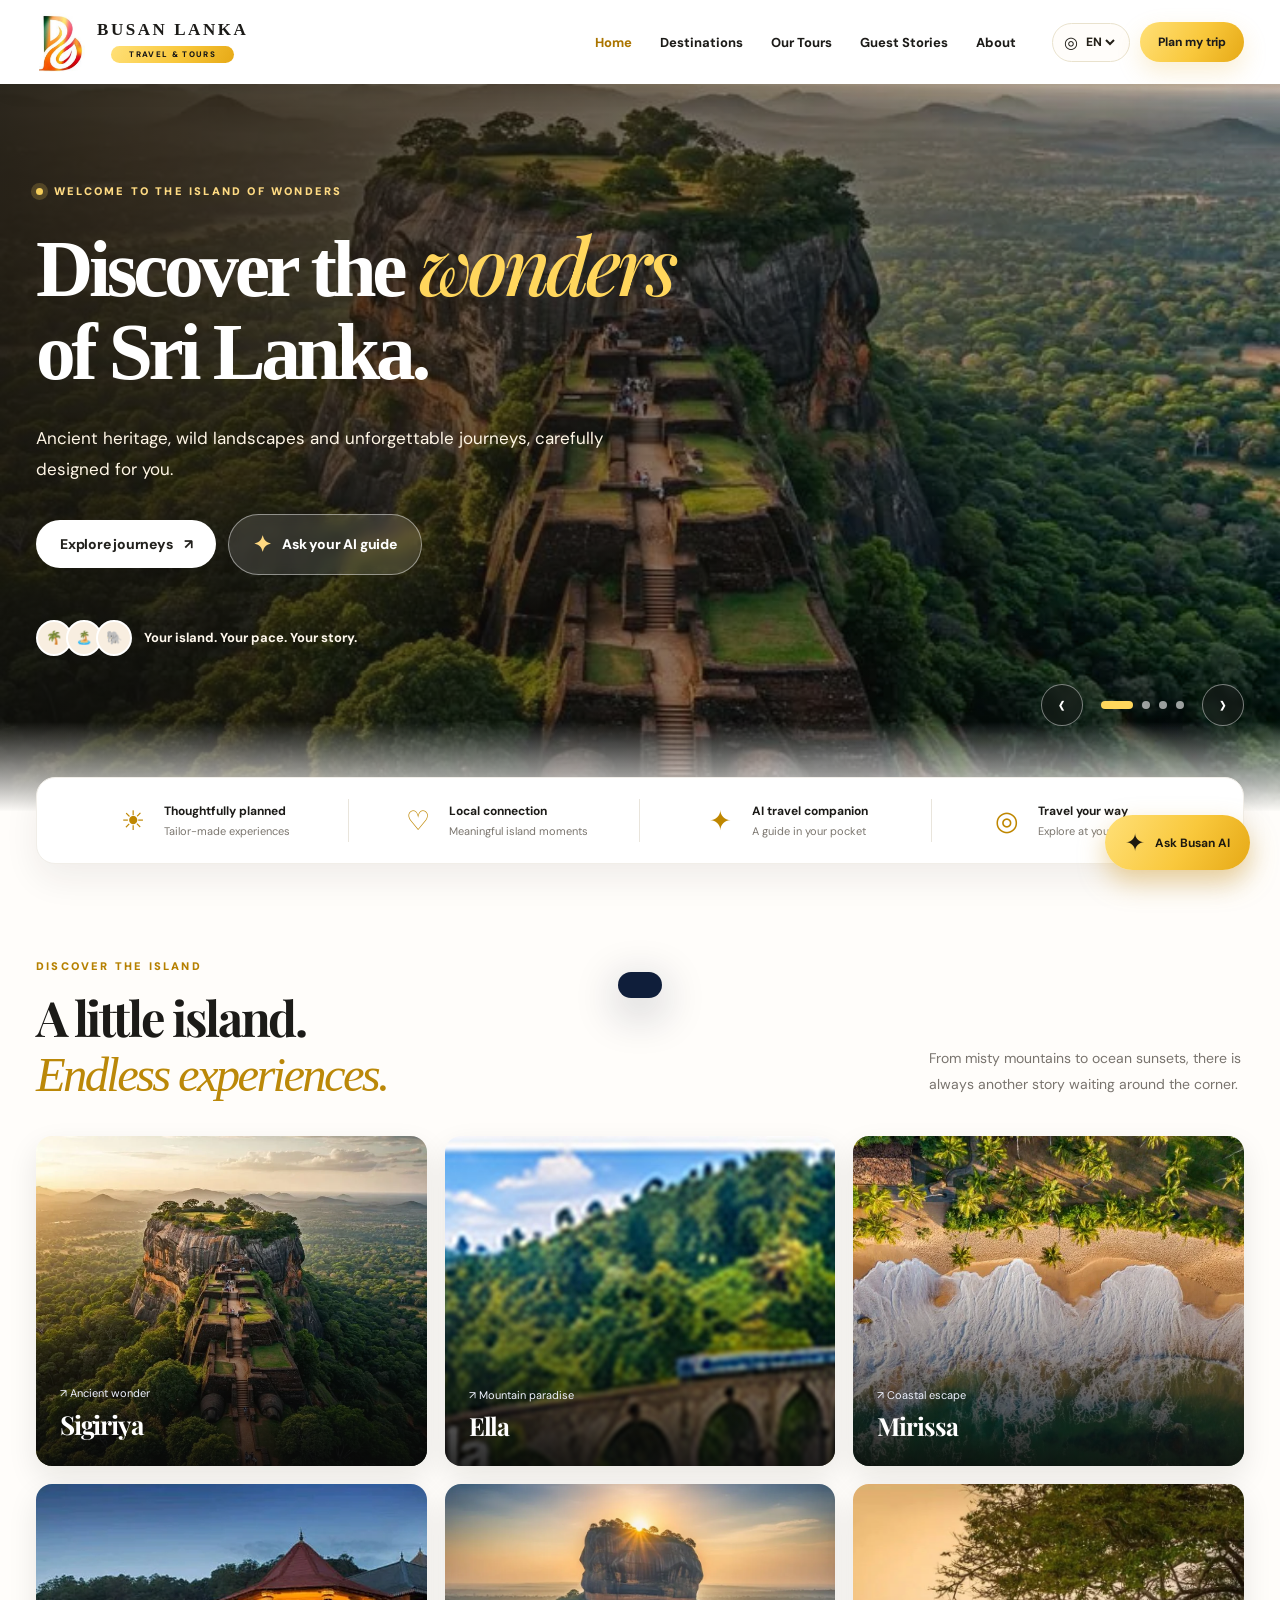
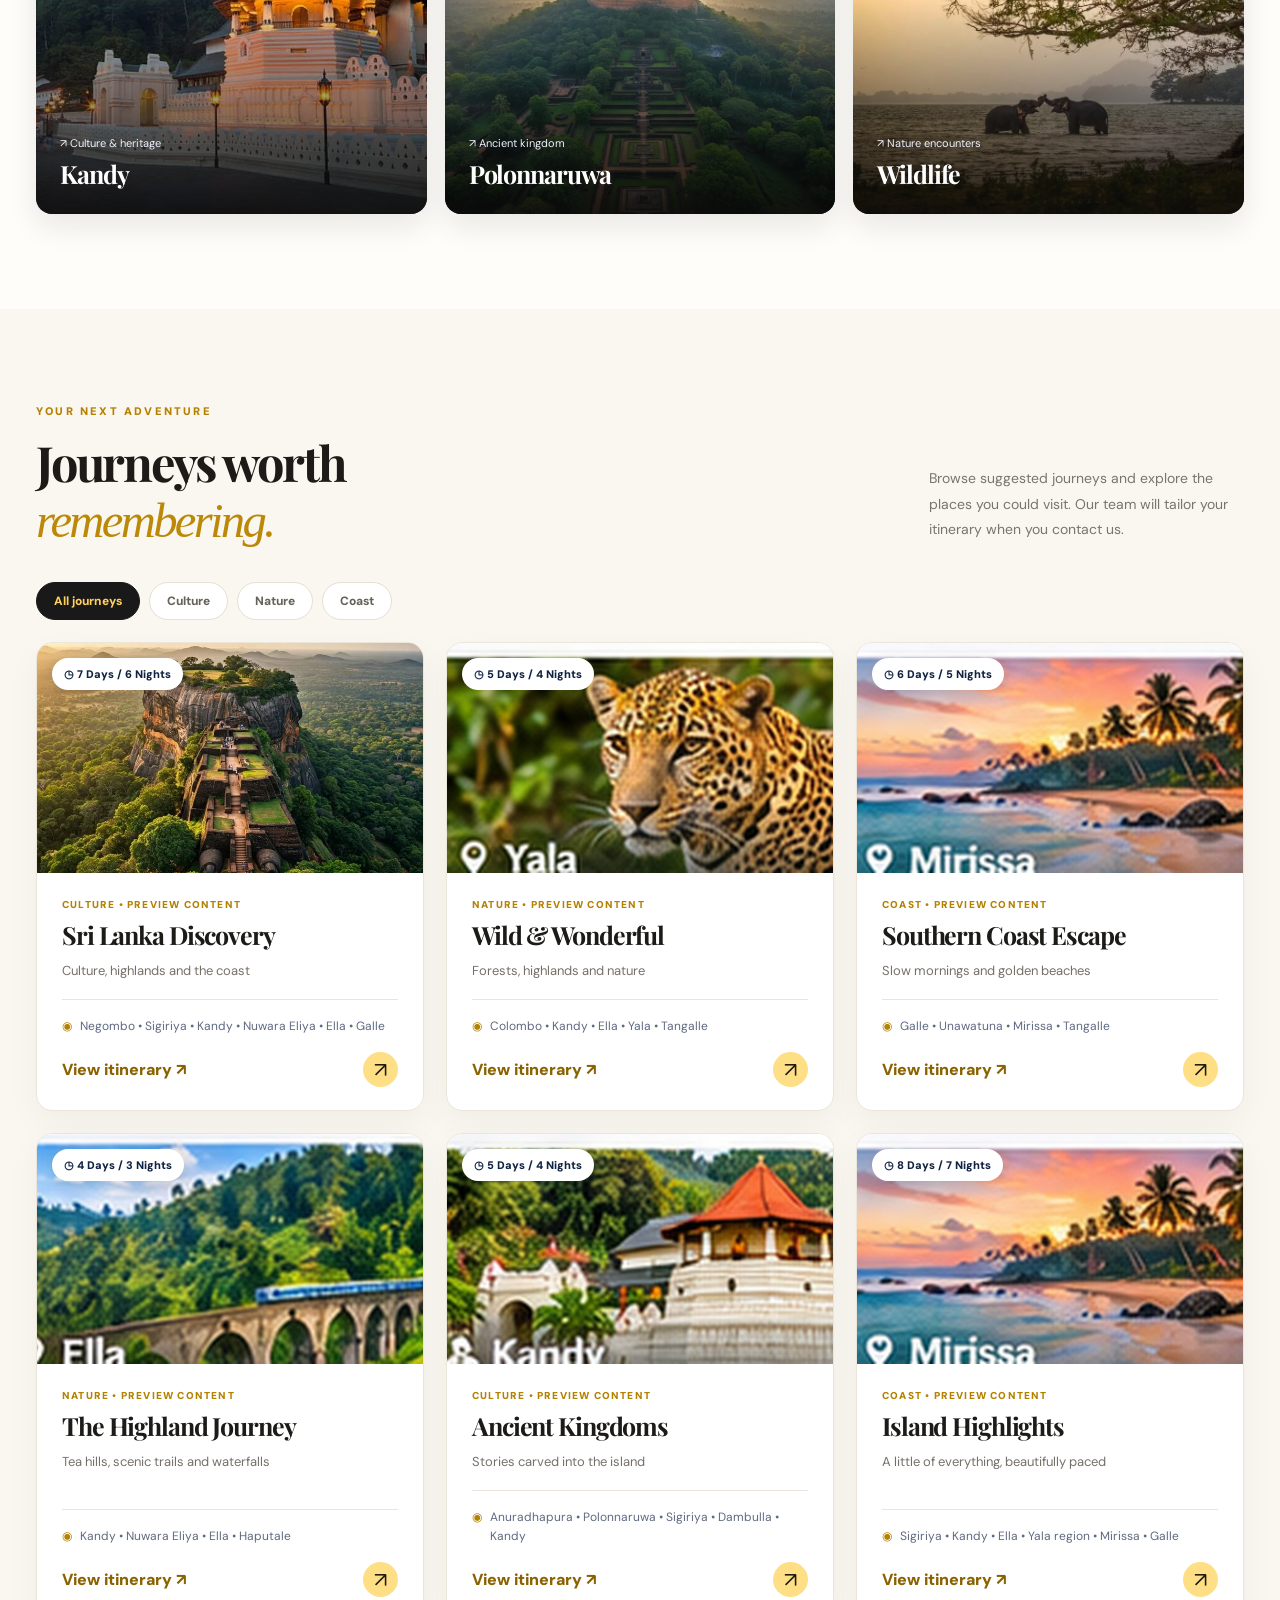
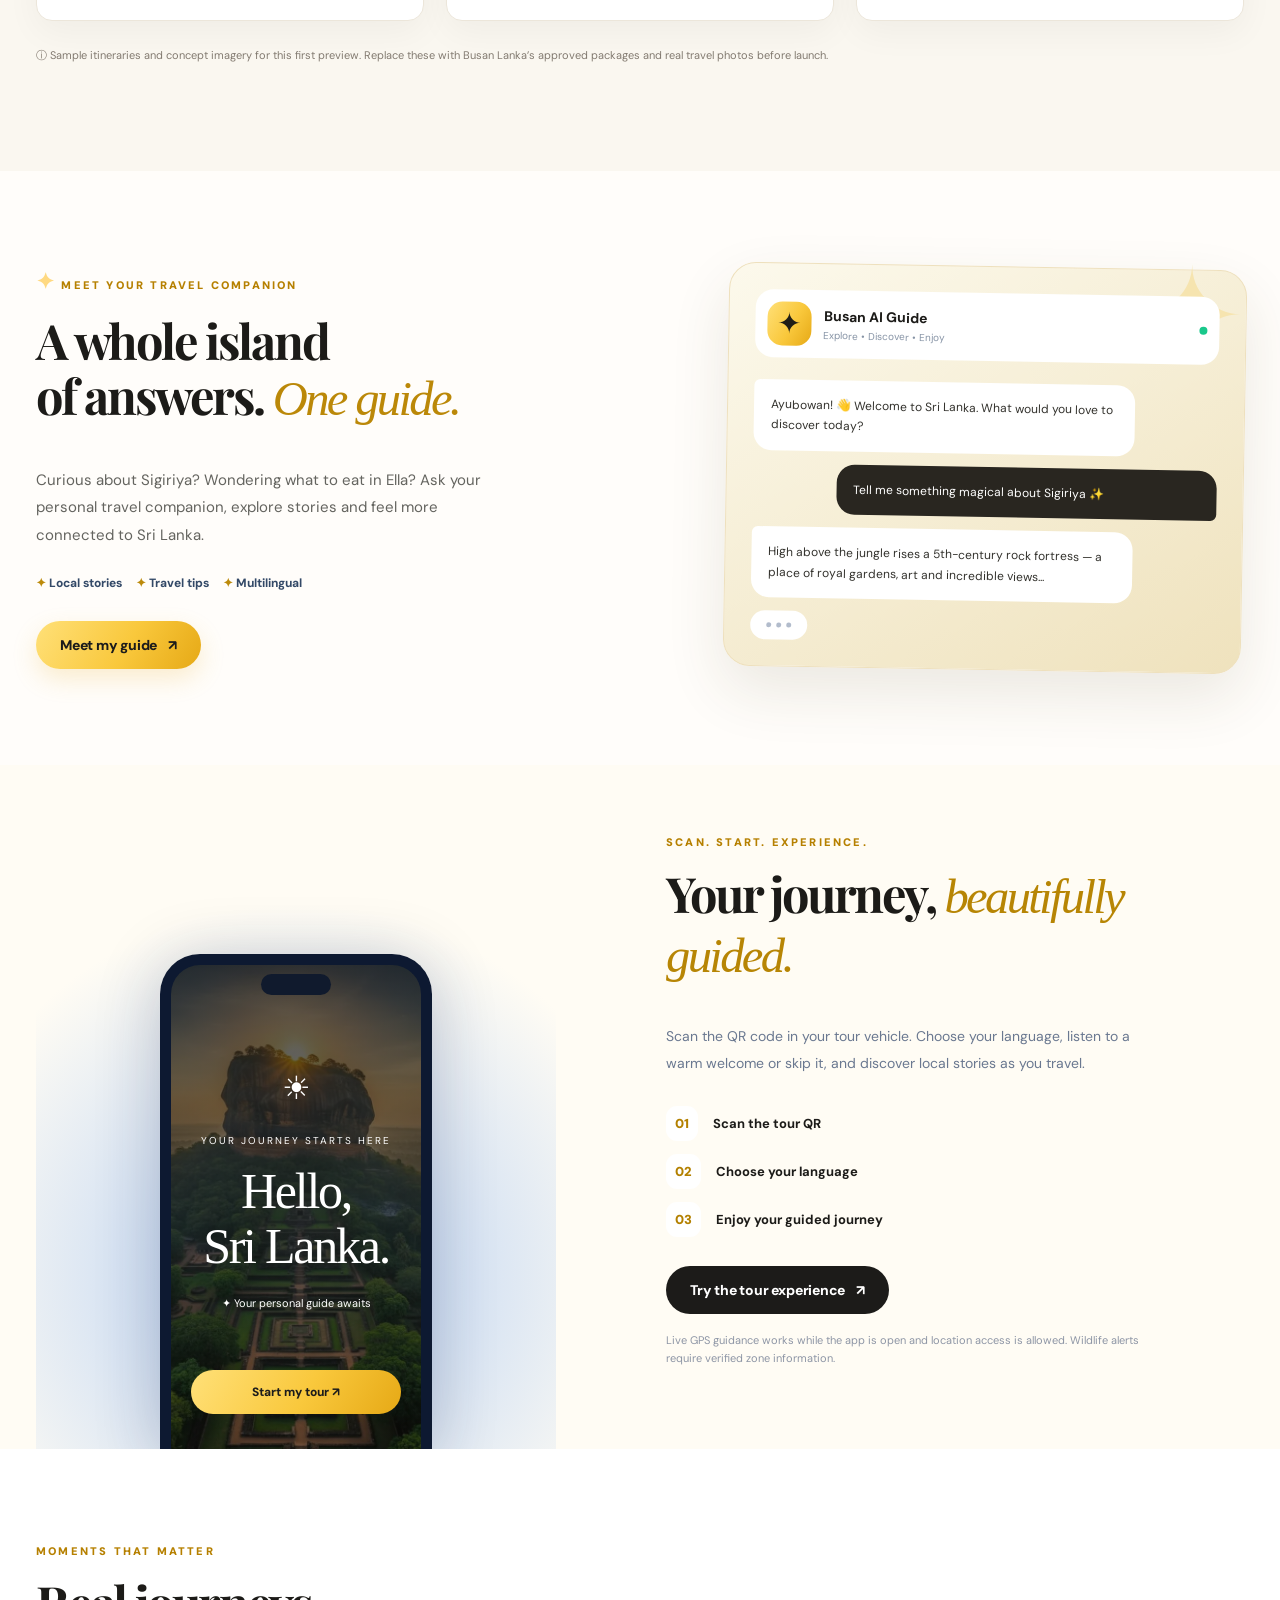
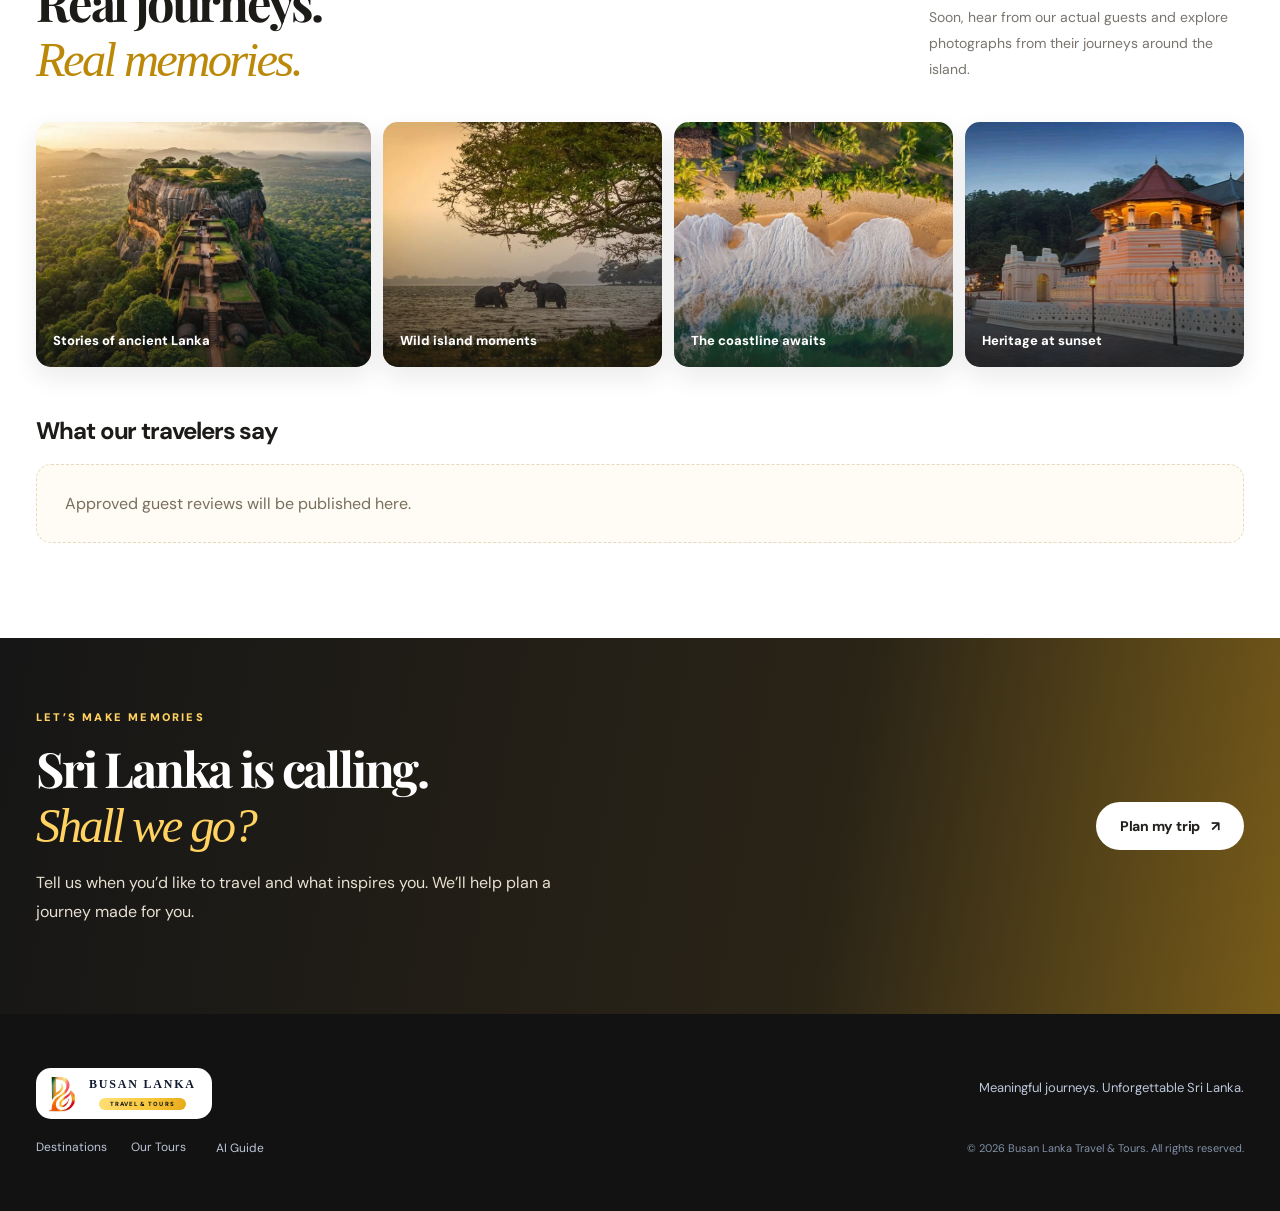
==== index.html @ 8ffa2e73 "Initial Busan Lanka V3.2 responsive travel website and CMS" ====
<!DOCTYPE html>
<html lang="en">
<head>
  <meta charset="UTF-8" />
  <meta name="viewport" content="width=device-width, initial-scale=1, viewport-fit=cover" />
  <meta name="theme-color" content="#141414" />
  <meta name="description" content="Explore Sri Lanka with Busan Lanka Travel & Tours. Discover tailored journeys and your personal travel companion." />
  <meta name="apple-mobile-web-app-capable" content="yes" />
  <meta name="apple-mobile-web-app-status-bar-style" content="default" />
  <link rel="icon" type="image/png" href="./assets/icon-192.png" />
  <link rel="apple-touch-icon" href="./assets/icon-192.png" />
  <link rel="manifest" href="./manifest.webmanifest" />
  <link rel="stylesheet" href="./styles.css" />
  <link rel="stylesheet" href="./theme-v2.css" />
  <link rel="stylesheet" href="./responsive-v3-2.css" />
  <title>Busan Lanka — Explore Sri Lanka</title>
</head>
<body>
  <header class="site-header">
    <div class="container header-inner">
      <a class="brand" href="#home" aria-label="Busan Lanka home">
        <img src="./assets/logo-mark.jpg" alt="" />
        <span class="brand-type"><b>BUSAN LANKA</b><small>TRAVEL & TOURS</small></span>
      </a>
      <nav class="desktop-nav" aria-label="Main navigation">
        <a class="active" href="#home" data-i18n="home">Home</a>
        <a href="#destinations" data-i18n="destinations">Destinations</a>
        <a href="#tours" data-i18n="tours">Our Tours</a>
        <a href="#stories" data-i18n="stories">Guest Stories</a>
        <a href="#about" data-i18n="about">About</a>
      </nav>
      <div class="header-actions">
        <label class="lang-select"><span aria-hidden="true">◎</span><span class="sr-only">Language</span><select id="langSelect" aria-label="Language"><option value="en">EN</option><option value="de">DE</option><option value="fr">FR</option><option value="ru">RU</option><option value="ko">KO</option><option value="si">සිං</option></select></label>
        <button type="button" class="button button-small button-gradient header-plan" id="headerContact" data-i18n="planTrip">Plan my trip</button>
      </div>
    </div>
  </header>

  <main>
    <section id="home" class="hero">
      <div class="hero-slides" id="heroSlides" aria-hidden="true"></div>
      <div class="container hero-content">
        <p class="eyebrow light"><span class="eyebrow-dot"></span><span id="heroKicker">A JOURNEY BEYOND THE ORDINARY</span></p>
        <h1 id="heroTitle">Find your <em>wonder</em><br />in Sri Lanka.</h1>
        <p class="hero-lead" id="heroLead">The island of golden beaches, wild nature, timeless stories and warm smiles. Your unforgettable journey starts here.</p>
        <div class="hero-buttons">
          <a href="#tours" class="button button-white"><span data-i18n="exploreTours">Explore journeys</span><span aria-hidden="true">↗</span></a>
          <button type="button" class="button button-ghost" id="heroGuide"><span class="sparkle">✦</span> <span data-i18n="askGuide">Ask your AI guide</span></button>
        </div>
        <div class="hero-proof"><span class="mini-avatars"><span>🌴</span><span>🏝️</span><span>🐘</span></span><span data-i18n="heroProof">Your island. Your pace. Your story.</span></div>
      </div>
      <div class="container hero-controls" id="heroControls"><button type="button" data-move="-1" aria-label="Previous hero image">‹</button><div class="hero-dots" id="heroDots" aria-label="Hero image carousel"></div><button type="button" data-move="1" aria-label="Next hero image">›</button></div><div class="hero-bottom-gradient"></div>
    </section>

    <section class="experience-strip container" aria-label="Trip highlights">
      <div><span class="strip-icon">☀</span><span><b data-i18n="feature1">Thoughtfully planned</b><small data-i18n="feature1s">Tailor-made experiences</small></span></div>
      <div><span class="strip-icon">♡</span><span><b data-i18n="feature2">Local connection</b><small data-i18n="feature2s">Meaningful island moments</small></span></div>
      <div><span class="strip-icon">✦</span><span><b data-i18n="feature3">AI travel companion</b><small data-i18n="feature3s">A guide in your pocket</small></span></div>
      <div><span class="strip-icon">◎</span><span><b data-i18n="feature4">Travel your way</b><small data-i18n="feature4s">Explore at your own pace</small></span></div>
    </section>

    <section class="section container" id="destinations">
      <div class="section-heading"><div><div class="section-kicker" data-i18n="discoverIsland">DISCOVER THE ISLAND</div><h2 data-i18n-html="destTitle">A little island.<br /><em>Endless experiences.</em></h2></div><p class="section-intro" data-i18n="destIntro">From misty mountains to ocean sunsets, there is always another story waiting around the corner.</p></div>
      <div class="destination-grid" id="destinationGrid"></div>
    </section>

    <section class="section section-tours" id="tours">
      <div class="container">
        <div class="section-heading"><div><div class="section-kicker" data-i18n="journeys">YOUR NEXT ADVENTURE</div><h2 data-i18n-html="toursTitle">Journeys worth<br /><em>remembering.</em></h2></div><p class="section-intro" data-i18n="toursIntro">Browse sample itineraries, discover the places you'll see, and contact our team to create your ideal trip. No public prices.</p></div>
        <div class="filters" id="tourFilters" role="group" aria-label="Filter tours"></div>
        <div class="tour-grid" id="tourGrid"></div>
        <p class="content-note"><span aria-hidden="true">ⓘ</span> <span data-i18n="sampleNote">Sample itineraries and concept imagery for this first preview. Replace these with Busan Lanka's approved packages and real travel photos before launch.</span></p>
      </div>
    </section>

    <section class="ai-section section container" id="ai">
      <div class="ai-left"><div class="section-kicker"><span class="sparkle">✦</span> <span data-i18n="aiKicker">MEET YOUR TRAVEL COMPANION</span></div><h2 data-i18n-html="aiTitle">A whole island<br />of answers. <em>One guide.</em></h2><p data-i18n="aiText">Curious about Sigiriya? Wondering what to eat in Ella? Ask your personal travel companion, explore stories and feel more connected to Sri Lanka.</p><div class="ai-features"><span>✦ <span data-i18n="aiFeat1">Local stories</span></span><span>✦ <span data-i18n="aiFeat2">Travel tips</span></span><span>✦ <span data-i18n="aiFeat3">Multilingual</span></span></div><button type="button" class="button button-gradient" id="sectionGuide"><span data-i18n="openGuide">Meet my guide</span> <span>↗</span></button></div>
      <div class="ai-preview" aria-hidden="true"><div class="ai-preview-header"><span class="ai-orb">✦</span><span><b>Busan AI Guide</b><small>Explore • Discover • Enjoy</small></span><span class="online-dot"></span></div><div class="ai-bubble bot">Ayubowan! 👋 Welcome to Sri Lanka. What would you love to discover today?</div><div class="ai-bubble guest">Tell me something magical about Sigiriya ✨</div><div class="ai-bubble bot">High above the jungle rises a 5th-century rock fortress — a place of royal gardens, art and incredible views...</div><div class="ai-typing"><span></span><span></span><span></span></div></div>
    </section>

    <section class="journey-section" id="journey"><div class="container journey-inner"><div class="journey-cover"><div class="journey-phone"><div class="phone-dot"></div><div class="phone-sun">☀</div><span>YOUR JOURNEY STARTS HERE</span><h3>Hello,<br />Sri Lanka.</h3><small>✦ Your personal guide awaits</small><div class="journey-phone-btn">Start my tour ↗</div></div></div><div class="journey-copy"><div class="section-kicker" data-i18n="qrKicker">SCAN. START. EXPERIENCE.</div><h2 data-i18n-html="qrTitle">Your journey, <em>beautifully guided.</em></h2><p data-i18n="qrText">Scan the QR code in your tour vehicle. Choose your language, listen to a warm welcome or skip it, and discover local stories as you travel.</p><div class="journey-steps"><div><span>01</span><b data-i18n="step1">Scan the tour QR</b></div><div><span>02</span><b data-i18n="step2">Choose your language</b></div><div><span>03</span><b data-i18n="step3">Enjoy your guided journey</b></div></div><button class="button button-dark" id="tryTour"><span data-i18n="demoTour">Try the tour experience</span><span>↗</span></button><p class="tiny-note" data-i18n="gpsNote">Live GPS guidance works while the app is open and location access is allowed. Wildlife alerts require verified zone information.</p></div></div></section>

    <section class="section gallery-section" id="stories"><div class="container"><div class="section-heading"><div><div class="section-kicker" data-i18n="memories">MOMENTS THAT MATTER</div><h2 data-i18n-html="storiesTitle">Real journeys.<br /><em>Real memories.</em></h2></div><p class="section-intro" data-i18n="storiesIntro">Explore curated travel imagery and real traveler stories.</p></div><div class="gallery-grid" id="galleryGrid"></div><h3 class="review-title" data-i18n="realReviews">What our travelers say</h3><div class="reviews-grid" id="reviewsGrid"></div></div></section>

    <section class="last-cta"><div class="container cta-inner"><div><div class="section-kicker" data-i18n="ctaKicker">LET'S MAKE MEMORIES</div><h2 data-i18n-html="ctaTitle">Sri Lanka is calling.<br /><em>Shall we go?</em></h2><p data-i18n="ctaText">Tell us when you'd like to travel and what inspires you. We'll help plan a journey made for you.</p></div><button class="button button-white" id="footerContact"><span data-i18n="planTrip">Plan my trip</span><span>↗</span></button></div></section>
  </main>

  <footer class="footer" id="about"><div class="container footer-inner"><a class="brand footer-brand" href="#home"><img src="./assets/logo-mark.jpg" alt=""/><span class="brand-type"><b>BUSAN LANKA</b><small>TRAVEL & TOURS</small></span></a><p data-i18n="footerText">Meaningful journeys. Unforgettable Sri Lanka.</p><div class="footer-links"><a href="#destinations" data-i18n="destinations">Destinations</a><a href="#tours" data-i18n="tours">Our Tours</a><button id="footerAi" data-i18n="aiGuide">AI Guide</button></div><div id="footerSocialLinks" class="footer-social-links" aria-label="Social media links"></div><small>© <span id="year"></span> Busan Lanka Travel & Tours. <span data-i18n="rights">All rights reserved.</span></small></div></footer>

  <nav class="bottom-nav" aria-label="Mobile app navigation">
    <a href="#home" class="is-active" data-mobile="home" aria-current="page">
      <span class="mobile-nav-icon" aria-hidden="true"><svg viewBox="0 0 24 24" fill="none" stroke="currentColor" stroke-width="1.8" stroke-linecap="round" stroke-linejoin="round"><path d="m3 10 9-7 9 7v10a1 1 0 0 1-1 1h-5v-7H9v7H4a1 1 0 0 1-1-1z"/></svg></span>
      <small data-i18n="home">Home</small>
    </a>
    <a href="#tours" data-mobile="tours">
      <span class="mobile-nav-icon" aria-hidden="true"><svg viewBox="0 0 24 24" fill="none" stroke="currentColor" stroke-width="1.8" stroke-linecap="round" stroke-linejoin="round"><rect x="3" y="6" width="18" height="15" rx="2"/><path d="M8 6V4a2 2 0 0 1 2-2h4a2 2 0 0 1 2 2v2M3 12h18M10 12v2h4v-2"/></svg></span>
      <small data-i18n="tours">Tours</small>
    </a>
    <button type="button" id="bottomGuide" class="bottom-ai" data-mobile="guide" aria-label="Open AI Guide">
      <span class="mobile-nav-icon" aria-hidden="true"><svg viewBox="0 0 24 24" fill="none" stroke="currentColor" stroke-width="1.8" stroke-linecap="round" stroke-linejoin="round"><rect x="4" y="7" width="16" height="13" rx="4"/><path d="M12 3v4M9 3h6M8 13h.01M16 13h.01M9 17c1.8 1 4.2 1 6 0"/><circle cx="8" cy="13" r=".6" fill="currentColor"/><circle cx="16" cy="13" r=".6" fill="currentColor"/></svg></span>
      <small data-i18n="aiGuide">AI Guide</small>
    </button>
    <button type="button" id="bottomTrip" data-mobile="trip" aria-label="Open My Tour">
      <span class="mobile-nav-icon" aria-hidden="true"><svg viewBox="0 0 24 24" fill="none" stroke="currentColor" stroke-width="1.8" stroke-linecap="round" stroke-linejoin="round"><path d="M3 6 9 3l6 3 6-3v15l-6 3-6-3-6 3zM9 3v15M15 6v15"/><path d="m11 10 1.5 1.5L15 9"/></svg></span>
      <small data-i18n="myTour">My Tour</small>
    </button>
  </nav>
  <button class="floating-ai" id="floatingAi" aria-label="Open Busan AI guide"><span>✦</span><b data-i18n="askMe">Ask Busan AI</b></button>

  <div class="overlay" id="genericOverlay" hidden></div>
  <section class="modal" id="packageModal" role="dialog" aria-modal="true" aria-label="Tour itinerary" hidden><div class="modal-handle"></div><button class="close-btn" data-close="packageModal" aria-label="Close">✕</button><div id="packageModalContent"></div></section>
  <section class="modal contact-modal" id="contactModal" role="dialog" aria-modal="true" aria-label="Plan your trip enquiry" hidden><div class="modal-handle"></div><button class="close-btn" data-close="contactModal" aria-label="Close">✕</button><div class="contact-modal-inner"><div class="section-kicker" data-i18n="contactKicker">START PLANNING</div><h2 data-i18n="contactHeading">Let's plan your Sri Lanka story.</h2><p data-i18n="contactDescription">Tell us a few details and send your enquiry directly to the Busan Lanka team.</p><form id="enquiryForm"><label><span data-i18n="formName">Your name</span><input name="name" required maxlength="80" placeholder="Your name"/></label><label><span data-i18n="formEmail">Email address</span><input name="email" type="email" required maxlength="180" placeholder="you@example.com"/></label><label><span>WhatsApp / phone (optional)</span><input name="phone" type="tel" maxlength="30" autocomplete="tel" placeholder="+44 ..."/></label><div class="form-duo"><label><span data-i18n="formDays">Travel days</span><input name="days" type="number" min="1" max="60" placeholder="7"/></label><label><span data-i18n="formMonth">Travel month</span><input name="month" type="month"/></label></div><label><span data-i18n="formMessage">What would you love to explore?</span><textarea name="message" rows="4" placeholder="Tell us about your dream trip..."></textarea></label><input type="hidden" name="tour" id="enquiryTour"/><button type="submit" class="button button-gradient button-full" id="submitEnquiryButton" data-i18n="sendEnquiry">Prepare my enquiry ↗</button><p class="tiny-note">Your enquiry details may be stored securely for trip follow-up when our booking system is connected. Please do not include sensitive identity or payment information.</p><p class="tiny-note" id="whatsappExplanation">When a WhatsApp number is configured, this opens a pre-filled chat. Press Send in WhatsApp to deliver your enquiry.</p><p class="tiny-note" id="contactSetupNote"></p></form></div></section>

  <section class="guide-panel" id="guidePanel" role="dialog" aria-modal="true" aria-label="Busan AI travel guide" hidden><header class="guide-header"><div class="guide-avatar">✦</div><div><b>Busan AI Guide</b><small id="guideStatus">Travel companion • Preview</small></div><button type="button" class="guide-close" data-close="guidePanel" aria-label="Close AI guide">✕</button></header><div class="guide-messages" id="guideMessages" aria-live="polite"></div><div class="guide-quick" id="guideQuick"></div><form class="guide-form" id="guideForm"><input id="guideInput" maxlength="650" aria-label="Ask a travel question" placeholder="Ask about Sri Lanka..." required/><button type="submit" aria-label="Send message">➤</button></form><p class="guide-disclaimer" data-i18n="guideDisclaimer">Preview mode uses sample knowledge. Live AI requires a configured server-side API.</p></section>

  <section class="tour-overlay" id="tourOverlay" role="dialog" aria-modal="true" aria-label="My tour experience" hidden>
    <header class="tour-topbar"><button class="tour-back" id="tourBack" aria-label="Back">←</button><div class="tour-top-brand"><span>✦</span><b>BUSAN LANKA</b><small data-i18n="myTour">My Tour</small></div><button class="tour-exit" id="tourExit" data-i18n="exit">Exit</button></header>
    <div class="tour-stage" id="tourStage"></div>
  </section>
  <dialog id="photoLightbox" class="photo-lightbox"><button type="button" id="photoClose" aria-label="Close image">✕</button><img id="fullPhoto" alt=""/><p id="photoCaption"></p></dialog>
  <div id="toast" class="toast" role="status" aria-live="polite"></div>
  <script type="module" src="./app.js"></script>
</body>
</html>
---- styles.css ----
:root{--ink:#101c36;--muted:#707b8f;--navy:#0b1936;--blue:#a77900;--pink:#f6cc4c;--peach:#fff8f3;--background:#fff;--line:#e9edf2;--shadow:0 16px 50px rgba(17,36,65,.09);--gradient:linear-gradient(110deg,#f7d96b 0%,#edbb34 48%,#de9c16 100%)}
*{box-sizing:border-box}html{scroll-behavior:smooth;scroll-padding-top:100px}body{margin:0;color:var(--ink);background:#fff;font-family:Inter,"Segoe UI",Arial,sans-serif;-webkit-font-smoothing:antialiased}button,input,select,textarea{font:inherit}button{cursor:pointer}button:disabled{cursor:not-allowed;opacity:.55}a{text-decoration:none;color:inherit}img{display:block;max-width:100%}h1,h2,h3,p{margin-top:0}h1,h2,h3{letter-spacing:-.05em}h2{font-size:clamp(35px,3.8vw,58px);line-height:1.12}h2 em,h1 em{font-family:Georgia,serif;font-weight:500;letter-spacing:-.055em}button:focus-visible,a:focus-visible,select:focus-visible,input:focus-visible,textarea:focus-visible{outline:3px solid #60a5fa;outline-offset:3px}.container{max-width:1240px;width:calc(100% - 72px);margin:auto}.sr-only{position:absolute;width:1px;height:1px;padding:0;margin:-1px;overflow:hidden;clip:rect(0,0,0,0);white-space:nowrap;border:0}[hidden]{display:none!important}
.site-header{position:sticky;top:0;z-index:30;background:rgba(255,255,255,.98);box-shadow:0 3px 26px #20305012;backdrop-filter:blur(14px)}.header-inner{min-height:84px;display:flex;align-items:center;gap:26px}.brand{display:flex;align-items:center;gap:9px;flex-shrink:0}.brand>img{height:59px;width:52px;object-fit:contain}.brand-type{display:flex;flex-direction:column;align-items:center;line-height:1.1}.brand-type b{font-family:Georgia,"Times New Roman",serif;letter-spacing:.15em;font-size:17px;white-space:nowrap}.brand-type small{font-size:8px;letter-spacing:.22em;border-radius:50px;background:var(--gradient);color:white;padding:4px 18px;margin-top:7px;white-space:nowrap}.desktop-nav{margin-left:auto;display:flex;align-items:center;gap:28px;font-size:13px;font-weight:750}.desktop-nav a{white-space:nowrap;transition:color .2s}.desktop-nav a:hover,.desktop-nav .active{color:#a47700}.header-actions{display:flex;align-items:center;gap:10px;margin-left:10px}.lang-select{padding:8px 11px;display:flex;align-items:center;gap:4px;border:1px solid #e4e8f0;border-radius:100px;white-space:nowrap;color:#253d6a}.lang-select select{border:0;outline:0;background:transparent;font-size:12px;font-weight:800;color:#243d66;max-width:65px}.button{border:0;border-radius:50px;display:inline-flex;align-items:center;justify-content:center;gap:11px;padding:15px 24px;font-weight:800;font-size:14px;transition:transform .2s,box-shadow .2s;text-align:center}.button:hover{transform:translateY(-2px);box-shadow:0 12px 28px #061b322b}.button-small{font-size:12px;padding:12px 18px}.button-gradient{background:var(--gradient);color:white;box-shadow:0 8px 26px #dc07643a}.button-white{background:#fff;color:var(--navy)}.button-ghost{background:rgba(255,255,255,.12);border:1px solid #ffffff73;color:#fff;backdrop-filter:blur(6px)}.button-dark{background:#1c1c1c;color:white}.button-full{width:100%}.sparkle{font-size:22px;color:#ffd981}
.hero{min-height:580px;position:relative;background:var(--navy);overflow:hidden;display:flex;align-items:center}.hero-photo{position:absolute;inset:0;background-image:linear-gradient(90deg,#0d1939ef 0%,#0b1d39d0 34%,#10264e2a 100%),url('./assets/sigiriya.jpg');background-position:center,center 48%;background-size:cover;transform:scale(1.012)}.hero:before{content:"";position:absolute;inset:0;background:radial-gradient(circle at 82% 15%,#f6ab5a57,transparent 36%)}.hero-content{position:relative;z-index:1;color:white;padding:82px 0 95px}.eyebrow,.section-kicker{letter-spacing:.2em;font-size:11px;font-weight:900}.eyebrow.light{color:#e8f0fc;display:flex;align-items:center;gap:11px}.eyebrow-dot{display:inline-block;width:7px;height:7px;background:#ffbd77;border-radius:50%;box-shadow:0 0 0 5px #ffbd7729}.hero h1{font-family:Georgia,"Times New Roman",serif;font-size:clamp(56px,6.1vw,92px);letter-spacing:-.055em;line-height:1.025;margin:24px 0}.hero h1 em{background:linear-gradient(100deg,#ffd77c,#ffe3a0);-webkit-background-clip:text;background-clip:text;color:transparent}.hero-lead{line-height:1.85;color:#edf4ff;max-width:510px;font-size:16px}.hero-buttons{display:flex;gap:12px;align-items:center;margin:28px 0}.hero-proof{display:flex;gap:12px;align-items:center;font-size:13px;color:#eff5ff;font-weight:700;margin-top:45px}.mini-avatars{display:flex;padding-left:6px}.mini-avatars span{width:36px;height:36px;border:2px solid white;display:grid;place-items:center;background:#f8eee0;border-radius:50%;margin-left:-6px;color:#152346}.hero-bottom-gradient{position:absolute;bottom:-1px;left:0;right:0;height:50px;background:linear-gradient(to bottom,transparent,#fff)}
.experience-strip{display:grid;grid-template-columns:repeat(4,1fr);position:relative;z-index:2;margin-top:-30px;padding:21px 20px;border-radius:22px;background:white;box-shadow:0 15px 50px #1423431a}.experience-strip>div{display:flex;align-items:center;justify-content:center;gap:13px;padding:4px 12px;border-right:1px solid var(--line)}.experience-strip>div:last-child{border-right:0}.strip-icon{font-size:27px;color:#d9a50c;width:36px;flex-shrink:0;text-align:center}.experience-strip b{display:block;font-size:12px;white-space:nowrap}.experience-strip small{font-size:11px;color:var(--muted);display:block;margin-top:5px}.section{padding-top:112px;padding-bottom:110px}.section-heading{display:flex;justify-content:space-between;align-items:end;gap:35px;margin-bottom:34px}.section-kicker{color:#af7900;margin-bottom:17px}.section-heading h2{margin-bottom:0}.section-heading h2 em{color:#b48405}.section-intro{color:var(--muted);max-width:315px;line-height:1.85;font-size:14px;margin-bottom:5px}.destination-grid{display:grid;grid-template-columns:1.25fr 1fr 1fr 1fr;gap:15px}.destination-card{height:314px;position:relative;border-radius:20px;overflow:hidden;display:flex;flex-direction:column;justify-content:end;box-shadow:0 14px 25px #13294e16}.destination-card img{position:absolute;width:100%;height:100%;object-fit:cover;transition:transform .4s}.destination-card:hover img{transform:scale(1.08)}.destination-card:after{content:"";position:absolute;inset:35% 0 0;background:linear-gradient(transparent,#0a183ce6)}.destination-content{color:white;position:relative;z-index:1;padding:24px}.destination-content small{font-size:11px;color:#eff2ff}.destination-content h3{font-size:25px;letter-spacing:-.045em;margin:5px 0 0}.destination-card:first-child .destination-content h3{font-size:29px}
.section-tours{background:#f7f9fc}.filters{display:flex;gap:9px;flex-wrap:wrap;margin-bottom:22px}.filter{border:1px solid #e4e9f0;background:#fff;padding:10px 17px;border-radius:30px;color:#526179;font-size:12px;font-weight:800}.filter.active{background:#111e3b;color:white;border-color:#111e3b}.tour-grid{display:grid;grid-template-columns:repeat(3,minmax(0,1fr));gap:20px}.tour-card{border:1px solid #e9edf2;border-radius:20px;background:#fff;overflow:hidden;box-shadow:0 9px 24px #1122420a;display:flex;flex-direction:column}.tour-photo{height:196px;position:relative;overflow:hidden}.tour-photo img{width:100%;height:100%;object-fit:cover;transition:transform .4s}.tour-card:hover .tour-photo img{transform:scale(1.08)}.tour-badge{position:absolute;top:15px;left:15px;background:#fff;border-radius:30px;padding:9px 12px;font-size:11px;color:#102342;font-weight:850}.tour-body{padding:24px 23px 21px;display:flex;flex-direction:column;flex:1}.tour-kicker{color:#ad7900;font-weight:900;font-size:10px;letter-spacing:.12em;margin-bottom:9px}.tour-card h3{font-size:23px;line-height:1.2;margin-bottom:10px}.tour-short{font-size:13px;color:var(--muted);line-height:1.75;margin-bottom:16px}.tour-stop-row{border-top:1px solid var(--line);padding-top:17px;display:flex;gap:8px;align-items:flex-start;color:#5f6980;line-height:1.6;font-size:12px;margin-top:auto}.tour-stop-row>span:first-child{color:#b48714}.tour-action{display:flex;align-items:center;justify-content:space-between;margin-top:16px}.text-action{color:#886000;font-weight:850;border:0;background:transparent;padding:7px 0}.round-arrow{width:35px;height:35px;border-radius:50%;background:#edf4ff;color:#9c7305;border:0;font-size:21px}.content-note{font-size:11px;color:#8b94a6;line-height:1.7;margin-top:25px}
.ai-section{display:grid;grid-template-columns:1fr .85fr;gap:80px;align-items:center;padding-top:114px;padding-bottom:118px}.ai-left h2 em{color:#b18713}.ai-left>p{color:var(--muted);line-height:1.85;max-width:480px;font-size:15px}.ai-features{display:flex;gap:14px;flex-wrap:wrap;margin:25px 0 30px}.ai-features span{font-size:12px;font-weight:750;color:#334967}.ai-features>span::first-letter{color:#bc8a0a}.ai-preview{border:1px solid #e8ebf4;border-radius:27px;background:linear-gradient(150deg,#f9fbff 2%,#f2f0ff 100%);padding:26px;box-shadow:0 25px 70px #21306921;position:relative;transform:rotate(1deg)}.ai-preview:before{content:"✦";position:absolute;z-index:-1;right:-36px;top:-39px;font-size:140px;color:#e6e3ff}.ai-preview-header{display:flex;align-items:center;gap:12px;background:#fff;border-radius:18px;padding:12px;margin-bottom:22px}.ai-orb,.guide-avatar{display:grid;place-items:center;flex-shrink:0;width:44px;height:44px;border-radius:15px;background:var(--gradient);color:white;font-size:29px}.ai-preview-header b,.guide-header b{display:block;font-size:14px}.ai-preview-header small,.guide-header small{display:block;color:#8693a5;font-size:10px;margin-top:4px}.online-dot{margin-left:auto;background:#19c88b;width:8px;height:8px;border-radius:50%}.ai-bubble{padding:15px 17px;border-radius:18px;font-size:12px;line-height:1.7;max-width:82%;margin-bottom:13px}.ai-bubble.bot{background:white;color:#364767;border-top-left-radius:6px}.ai-bubble.guest{background:#40341d;color:white;margin-left:auto;border-bottom-right-radius:6px}.ai-typing{background:white;padding:12px 16px;border-radius:20px;display:flex;gap:5px;width:min-content}.ai-typing span{width:5px;height:5px;background:#b2bccc;border-radius:50%}
.journey-section{background:#f4f7fc;overflow:hidden}.journey-inner{display:grid;grid-template-columns:.9fr 1fr;align-items:center;gap:110px;min-height:610px}.journey-cover{height:100%;display:flex;align-items:end;justify-content:center;position:relative;background:radial-gradient(circle at 50% 75%,#b3cdf2,transparent 65%)}.journey-phone{position:relative;width:272px;height:495px;border:11px solid #0d1931;border-bottom:0;border-radius:40px 40px 0 0;box-shadow:0 8px 65px #1824463c;background:linear-gradient(180deg,#121c4194,#10254e9e),url('./assets/sigiriya.jpg') center/cover;color:#fff;padding:35px 22px 15px;text-align:center}.phone-dot{background:#101a2d;border-radius:100px;width:70px;height:21px;margin:-26px auto 72px}.phone-sun{font-size:32px;margin-bottom:19px}.journey-phone>span{font-size:10px;letter-spacing:.2em}.journey-phone h3{font-family:Georgia,serif;font-weight:500;font-size:50px;margin:15px auto 22px;line-height:1.1}.journey-phone small{display:block;font-size:11px}.journey-phone-btn{position:absolute;bottom:35px;left:20px;right:20px;background:#fff;color:#0c1b40;font-size:12px;font-weight:800;padding:14px 10px;border-radius:100px}.journey-copy{padding:70px 0}.journey-copy h2 em{color:#b78504}.journey-copy>p{line-height:1.9;font-size:14px;color:#6a7890;max-width:480px}.journey-steps{display:grid;gap:13px;margin:29px 0}.journey-steps>div{display:flex;align-items:center;gap:15px;font-size:13px}.journey-steps span{color:#b78504;background:white;border-radius:11px;padding:9px;font-weight:900}.tiny-note{color:#8d95a5!important;font-size:11px!important;line-height:1.7!important;margin-top:17px;max-width:465px}
.stories-grid{display:grid;grid-template-columns:1.1fr .9fr 1fr;gap:18px}.story-feature,.story-side,.story-reviews{border-radius:22px;overflow:hidden;min-height:330px;position:relative}.story-feature img,.story-side img{width:100%;height:100%;position:absolute;inset:0;object-fit:cover}.story-feature:after,.story-side:after{content:"";position:absolute;inset:40% 0 0;background:linear-gradient(transparent,#091834d4)}.story-feature>div,.story-side>div{position:absolute;z-index:2;color:white;bottom:20px;left:20px;right:15px}.story-feature b,.story-side b{display:block;font-size:19px;margin-bottom:8px}.story-feature small,.story-side small{font-size:10px;color:#d9dfef}.story-reviews{background:#fffcf1;border:1px solid #fff6df;padding:34px}.quote-icon{font-family:Georgia,serif;font-size:60px;color:#b78504;line-height:.6}.story-reviews h3{font-size:23px;line-height:1.24;margin:21px 0 13px}.story-reviews p{color:#777a89;font-size:12px;line-height:1.8}.review-pending{color:#b78504;font-size:11px;font-weight:800}.last-cta{background:linear-gradient(110deg,#171717,#46391e 65%,#664e21);color:white;padding:72px 0}.cta-inner{display:flex;justify-content:space-between;align-items:center;gap:40px}.last-cta .section-kicker{color:#ffe3a0}.cta-inner h2{margin-bottom:15px}.cta-inner h2 em{color:#ffe3a0}.cta-inner p{color:#d5ddef;max-width:540px;line-height:1.8}.footer{background:#0b1730;color:white;padding:54px 0}.footer-inner{display:grid;grid-template-columns:1fr 1fr 1fr;align-items:center;gap:20px}.footer-brand{justify-self:start;background:white;border-radius:15px;padding:7px 16px 7px 10px}.footer-brand>img{height:37px;width:34px}.footer-brand .brand-type b{font-size:12px;color:#101a30}.footer-brand .brand-type small{font-size:6px;padding:3px 11px}.footer-inner p{grid-column:2/4;color:#bbc7d9;font-size:13px;text-align:right}.footer-links{display:flex;gap:24px;font-size:12px;color:#bdc6d8}.footer-links button{border:0;background:none;color:inherit;cursor:pointer}.footer-inner>small{grid-column:2/4;text-align:right;color:#8291a7;font-size:11px}
.bottom-nav{display:none}.floating-ai{position:fixed;bottom:30px;right:30px;z-index:28;background:var(--gradient);border:0;border-radius:50px;color:white;box-shadow:0 12px 35px #9c0e7666;display:flex;align-items:center;gap:10px;padding:12px 20px;font-size:12px}.floating-ai span{font-size:24px}.overlay{position:fixed;inset:0;background:#101b34ac;backdrop-filter:blur(5px);z-index:50}.modal{position:fixed;z-index:51;left:50%;top:50%;transform:translate(-50%,-50%);background:white;border-radius:23px;box-shadow:0 35px 110px #121f4399;width:min(625px,calc(100% - 28px));max-height:min(90vh,950px);overflow-y:auto}.close-btn{border:0;width:39px;height:39px;border-radius:50%;background:#f2f5f9;font-size:17px;position:sticky;float:right;top:16px;margin:16px 16px -55px -55px;z-index:5}.modal-handle{display:none}.package-modal-hero{height:245px;object-fit:cover;width:100%}.package-content{padding:30px 33px 38px}.package-content h2{font-size:35px;margin:9px 0 10px}.package-content>p{color:#66748c;font-size:13px;line-height:1.75}.package-days{display:flex;align-items:center;gap:9px;color:#b78504;font-size:12px;font-weight:800}.itinerary{border-left:2px dashed #ecedf3;margin:25px 0 26px 9px;display:grid;gap:20px}.itinerary-day{padding-left:25px;position:relative}.itinerary-day:before{content:"";background:#b78504;border:5px solid #fff2c8;width:12px;height:12px;box-sizing:content-box;border-radius:100px;position:absolute;top:0;left:-12px}.itinerary-day h4{margin:0 0 6px;font-size:13px}.itinerary-day p{margin:0;font-size:12px;color:#718095;line-height:1.6}.contact-modal-inner{padding:36px}.contact-modal-inner h2{font-size:33px;margin-bottom:12px}.contact-modal-inner>p{font-size:13px;line-height:1.7;color:#778296}.contact-modal form{display:grid;gap:14px;margin-top:20px}.contact-modal label{display:block;font-weight:800;font-size:11px;color:#46556d}.contact-modal input,.contact-modal textarea{display:block;width:100%;border:1px solid #e0e7f0;background:#fbfcfe;border-radius:11px;padding:12px 14px;margin-top:7px;outline:0;font-size:13px}.contact-modal textarea{resize:vertical}.form-duo{display:grid;grid-template-columns:1fr 1fr;gap:12px}
.guide-panel{position:fixed;z-index:81;right:25px;bottom:20px;width:min(415px,calc(100% - 30px));height:min(655px,calc(100vh - 50px));display:flex;flex-direction:column;background:white;box-shadow:0 25px 100px #0f1c4357;border:1px solid #e6eafa;border-radius:25px;overflow:hidden}.guide-header{display:flex;align-items:center;gap:12px;padding:18px;border-bottom:1px solid #eef0f6}.guide-close{margin-left:auto;border:0;border-radius:50%;background:#f1f4f8;width:33px;height:33px}.guide-messages{background:#f8faff;flex:1;min-height:0;overflow:auto;padding:18px;display:flex;flex-direction:column;gap:12px}.chat-row{max-width:90%;border-radius:17px;padding:12px 15px;font-size:13px;line-height:1.65;white-space:pre-wrap}.chat-row.bot{background:white;border:1px solid #edf0f6;color:#34445e;align-self:start;border-top-left-radius:4px}.chat-row.user{background:#916900;color:white;align-self:end;border-bottom-right-radius:4px}.guide-quick{padding:10px 15px;display:flex;gap:8px;overflow:auto}.guide-quick button{white-space:nowrap;border:1px solid #e2e8f4;border-radius:40px;background:#fff;color:#475a78;font-size:11px;padding:8px 11px}.guide-form{display:flex;gap:8px;padding:10px 14px 12px}.guide-form input{flex:1;min-width:0;border:1px solid #e3e8f1;background:#f9fbfd;border-radius:25px;padding:12px;font-size:12px}.guide-form button{border:0;background:var(--gradient);color:white;border-radius:50%;height:41px;width:41px}.guide-disclaimer{font-size:9px;color:#8c93a1;text-align:center;line-height:1.4;padding:0 20px 9px;margin:0}
.tour-overlay{position:fixed;inset:0;background:#f7f9fd;z-index:70;overflow-y:auto}.tour-topbar{height:74px;display:flex;align-items:center;padding:0 max(22px,calc((100vw - 850px)/2));gap:16px;background:white;box-shadow:0 1px 15px #12204412}.tour-back{border:0;background:#f0f3f9;width:38px;height:38px;border-radius:50%;font-size:19px}.tour-top-brand{display:flex;gap:8px;align-items:center;flex:1}.tour-top-brand>span{font-size:22px;color:#b78504}.tour-top-brand b{font-family:Georgia,serif;letter-spacing:.15em;font-size:13px}.tour-top-brand small{color:#9ba4b1;font-size:11px;border-left:1px solid #e6e8ee;padding-left:10px}.tour-exit{border:0;background:transparent;font-size:13px;font-weight:800;color:#6a7181}.tour-stage{max-width:840px;margin:0 auto;padding:45px 25px 100px}.welcome-card{position:relative;max-width:710px;min-height:450px;background:linear-gradient(160deg,#0b1741c9,#11356870),url('./assets/sigiriya.jpg') center/cover;display:flex;flex-direction:column;justify-content:center;align-items:center;text-align:center;margin:0 auto 24px;color:white;border-radius:30px;overflow:hidden;padding:35px}.welcome-card .sun{font-size:36px}.welcome-card h2{font-family:Georgia,serif;font-size:clamp(40px,6vw,64px);margin:17px 0}.welcome-card p{font-size:14px;line-height:1.8;max-width:430px;color:#f4f5fa}.welcome-card button{margin-top:10px}.welcome-card .skip-welcome{background:none;border:0;color:#fff;font-size:12px;text-decoration:underline;opacity:.9;margin-top:18px}.welcome-controls{display:flex;align-items:center;justify-content:center;gap:10px;margin-bottom:20px;flex-wrap:wrap}.welcome-controls select{border:1px solid #dfe5ed;background:#fff;border-radius:30px;padding:11px 15px;color:#334762}.welcome-controls button{border:1px solid #dfe5ed;background:#fff;border-radius:30px;padding:11px 17px;color:#334762;font-size:12px}.tour-mini-kicker{color:#b78504;font-weight:900;font-size:11px;letter-spacing:.15em;margin:0 0 12px}.setup-heading{text-align:center}.setup-heading h2{margin-bottom:12px}.setup-heading p{color:#718198;font-size:14px;line-height:1.7}.setup-options{display:grid;gap:13px;margin:33px 0}.setup-option{background:white;border:1px solid #e7ebf3;border-radius:19px;padding:19px;display:flex;align-items:center;gap:15px}.setup-option .option-icon{height:48px;width:48px;flex-shrink:0;border-radius:14px;background:#fff0c5;color:#b78504;display:grid;place-items:center;font-size:25px}.setup-option div:nth-child(2){flex:1}.setup-option b{font-size:14px}.setup-option p{font-size:12px;color:#6d7890;line-height:1.7;margin:5px 0 0}.setup-option button{border:1px solid #ccd9eb;background:#fff;border-radius:30px;color:#7a5d16;font-weight:800;padding:10px 13px;font-size:11px}.setup-option button.enabled{background:#e8f9f0;border-color:#b9ebcf;color:#097947}.setup-footer{display:flex;justify-content:center;align-items:center;gap:12px;flex-wrap:wrap}.setup-footer button{min-width:200px}.tour-active-title{display:flex;justify-content:space-between;align-items:start;gap:20px}.tour-active-title h2{font-size:37px;margin:10px 0}.tour-active-title>span{border:1px solid #b1eacb;color:#138954;background:#e5f9ec;border-radius:30px;padding:8px 12px;font-size:11px;font-weight:850}.trip-location{background:#fff;border:1px solid #e8ebf3;border-radius:18px;padding:18px;display:flex;gap:14px;align-items:center;margin:22px 0}.trip-location>span{display:grid;place-items:center;width:44px;height:44px;border-radius:14px;background:#ebf2ff;font-size:23px}.trip-location strong{font-size:13px}.trip-location p{margin:4px 0 0;color:#728096;font-size:12px;line-height:1.5}.trip-alert{margin:16px 0 22px;padding:19px;border:1px solid #e2e8f4;background:#fff;border-radius:17px}.trip-alert.warning{border-color:#f4d395;background:#fff8eb}.trip-alert.history{border-color:#b8d8ff;background:#f2f7ff}.trip-alert b{font-size:14px}.trip-alert p{font-size:13px;line-height:1.8;color:#55647b;margin:10px 0}.trip-alert .note{font-size:10px;color:#8f7583}.trip-actions{display:flex;gap:9px;flex-wrap:wrap}.pill-btn{background:#fff;border:1px solid #d4ddeb;border-radius:40px;padding:9px 15px;font-size:12px;color:#8e680e;font-weight:800}.tour-demo-list{display:grid;grid-template-columns:repeat(3,1fr);gap:12px}.tour-demo-list button{text-align:left;border:1px solid #e3e9f1;border-radius:18px;padding:17px;background:#fff;color:#182b4b;display:flex;flex-direction:column;gap:8px;min-height:105px}.tour-demo-list span{font-size:23px}.tour-demo-list b{font-size:12px}.tour-demo-list small{color:#8591a2;font-size:10px}.trip-section-caption{font-size:11px;color:#929bab;text-transform:uppercase;font-weight:850;letter-spacing:.1em;margin:33px 0 13px}.toast{position:fixed;z-index:99;left:50%;bottom:22px;transform:translate(-50%,120px);background:#0f1e3a;color:white;padding:13px 22px;border-radius:14px;box-shadow:0 12px 45px #111c3555;font-size:12px;max-width:calc(100% - 30px);text-align:center;transition:transform .3s}.toast.show{transform:translate(-50%,0)}
@media(max-width:1150px){.container{width:calc(100% - 48px)}.desktop-nav{gap:15px}.brand-type b{font-size:14px}.brand-type small{font-size:7px}.header-actions{margin-left:0}.header-plan{display:none}.experience-strip>div{gap:8px;padding:4px}.experience-strip b{font-size:11px}.ai-section{gap:40px}.journey-inner{gap:50px}}
@media(max-width:820px){.desktop-nav{display:none}.header-inner{min-height:74px}.header-actions{margin-left:auto}.hero{min-height:580px}.hero-content{padding:82px 0 88px}.hero-photo{background-position:center,right center}.experience-strip{grid-template-columns:1fr 1fr;gap:12px;padding:17px}.experience-strip>div{justify-content:start;border-right:0}.experience-strip>div:nth-child(odd){border-right:1px solid var(--line)}.destination-grid{grid-template-columns:repeat(2,1fr)}.destination-card{height:245px}.tour-grid{grid-template-columns:repeat(2,1fr)}.ai-section{grid-template-columns:1fr;gap:40px}.ai-preview{max-width:500px;justify-self:center}.journey-inner{grid-template-columns:.85fr 1fr;gap:26px}.journey-phone{transform:scale(.86);transform-origin:bottom center}.stories-grid{grid-template-columns:1fr 1fr}.story-reviews{grid-column:1/-1;min-height:240px}.footer-inner{grid-template-columns:1fr 1fr}}
@media(max-width:600px){html{scroll-padding-top:76px}.container{width:calc(100% - 34px)}.header-inner{min-height:67px}.brand>img{height:48px;width:40px}.brand-type b{font-size:13px;letter-spacing:.11em}.brand-type small{font-size:6px;padding:4px 14px;margin-top:5px}.lang-select{padding:8px 8px}.lang-select select{font-size:11px;max-width:48px}.hero{min-height:570px;align-items:start}.hero-photo{background-image:linear-gradient(180deg,#0a1937be,#0d2350a6 57%,#0e284bdc 100%),url('./assets/sigiriya.jpg');background-position:center,61% center}.hero-content{padding:79px 0 115px}.hero h1{font-size:56px;line-height:1.05;margin:22px 0}.hero-lead{font-size:13px;line-height:1.83;max-width:330px}.hero-buttons{gap:9px;flex-wrap:wrap;margin-top:27px}.hero-buttons .button{font-size:12px;padding:13px 16px}.hero-proof{font-size:10px;margin-top:29px}.experience-strip{margin-top:-48px;gap:6px;padding:11px 10px;border-radius:17px}.experience-strip>div{gap:8px;padding:8px 3px}.strip-icon{font-size:19px;width:23px}.experience-strip b{font-size:10px;white-space:normal}.experience-strip small{font-size:9px;line-height:1.4}.section{padding-top:80px;padding-bottom:77px}.section-heading{align-items:start;display:block;margin-bottom:23px}.section-kicker{font-size:10px;letter-spacing:.16em}.section-heading h2,h2{font-size:38px}.section-intro{margin-top:16px;max-width:380px;font-size:13px}.destination-grid{grid-template-columns:1fr 1fr;gap:10px}.destination-card{height:230px;border-radius:15px}.destination-content{padding:15px}.destination-content h3,.destination-card:first-child .destination-content h3{font-size:20px}.destination-content small{font-size:10px}.filters{gap:7px}.filter{font-size:10px;padding:9px 13px}.tour-grid{grid-template-columns:1fr;gap:14px}.tour-photo{height:215px}.tour-card h3{font-size:23px}.tour-body{padding:20px}.ai-section{gap:35px}.ai-left>p{font-size:13px}.ai-preview{padding:17px;width:100%;transform:none}.ai-bubble{font-size:11px}.journey-inner{grid-template-columns:1fr;gap:0}.journey-copy{grid-row:1;padding:77px 0 20px}.journey-phone{height:430px;transform:scale(.88);margin-top:0}.journey-cover{height:400px;overflow:hidden}.stories-grid{grid-template-columns:1fr 1fr;gap:10px}.story-feature,.story-side{min-height:225px;border-radius:15px}.story-feature>div,.story-side>div{left:12px;right:10px;bottom:12px}.story-feature b,.story-side b{font-size:14px}.story-feature small,.story-side small{font-size:9px;line-height:1.5;display:block}.story-reviews{grid-column:1/-1;min-height:235px;border-radius:15px;padding:22px}.story-reviews h3{font-size:22px}.last-cta{padding:64px 0}.cta-inner{display:block}.cta-inner p{font-size:13px}.cta-inner button{margin-top:20px}.footer{padding:41px 0 100px}.footer-inner{display:flex;flex-direction:column;align-items:flex-start}.footer-inner p{margin:0}.footer-inner>small{font-size:10px}.footer-links{gap:12px;font-size:11px;flex-wrap:wrap}.bottom-nav{z-index:40;display:flex;position:fixed;bottom:0;left:0;right:0;min-height:calc(64px + env(safe-area-inset-bottom));padding:7px 6px calc(7px + env(safe-area-inset-bottom));background:#fff;border-top:1px solid #e8ebf2;box-shadow:0 -5px 25px #0f21451c;justify-content:space-around}.bottom-nav>*{width:20%;border:0;background:transparent;display:flex;align-items:center;flex-direction:column;justify-content:center;gap:2px;color:#728099;font-weight:800}.bottom-nav .is-active{color:#a77900}.bottom-nav .bottom-ai{color:#b78504}.nav-icon{font-size:24px;line-height:1.1}.bottom-nav small{font-size:10px}.floating-ai{display:none}.modal{top:auto;bottom:0;left:0;right:0;transform:none;width:100%;border-radius:23px 23px 0 0;max-height:91dvh;padding-bottom:env(safe-area-inset-bottom)}.modal-handle{display:block;width:45px;height:4px;border-radius:10px;background:#ccd4e0;margin:9px auto}.package-modal-hero{height:180px}.package-content{padding:22px 20px 30px}.package-content h2{font-size:30px}.contact-modal-inner{padding:20px}.contact-modal-inner h2{font-size:30px}.guide-panel{inset:0;width:100%;height:100dvh;border-radius:0;border:0;bottom:0}.guide-messages{padding-bottom:15px}.guide-header{padding-top:max(15px,env(safe-area-inset-top))}.guide-form{padding-bottom:calc(11px + env(safe-area-inset-bottom))}.tour-topbar{padding:0 15px;height:65px}.tour-stage{padding:25px 17px 90px}.tour-top-brand b{font-size:11px}.tour-top-brand small{font-size:10px}.welcome-card{min-height:380px;border-radius:23px}.welcome-card h2{font-size:48px}.setup-option{gap:11px;padding:15px}.setup-option b{font-size:12px}.setup-option p{font-size:11px}.setup-option button{padding:9px 10px;font-size:10px}.tour-demo-list{grid-template-columns:1fr 1fr;gap:10px}.tour-active-title h2{font-size:31px}.tour-active-title>span{font-size:9px}.tour-stage h2{font-size:32px}}
@media(max-width:380px){.brand-type b{font-size:11px}.brand>img{height:43px;width:33px}.hero h1{font-size:47px}.hero-buttons .button{font-size:11px;padding:12px}.experience-strip small{font-size:8px}.destination-card{height:205px}.bottom-nav small{font-size:9px}.section-heading h2,h2{font-size:34px}}
@media(prefers-reduced-motion:reduce){*{scroll-behavior:auto!important;animation:none!important;transition:none!important}}
---- theme-v2.css ----
/* Busan Lanka v2 — warm editorial travel design / yellow, black & white */
@import url('https://fonts.googleapis.com/css2?family=DM+Sans:wght@400;500;600;700;800&family=Playfair+Display:wght@500;600;700&display=swap');
:root{--ink:#181818;--muted:#64645f;--navy:#171717;--blue:#a77900;--pink:#f8c735;--peach:#fff9eb;--background:#fff;--line:#e9e5dc;--shadow:0 16px 45px rgba(26,24,14,.10);--gradient:linear-gradient(120deg,#ffe078 0%,#f9c83c 55%,#e6a916 100%)}
body{background:#fffdfa;color:#1c1b18;font-family:'DM Sans',Inter,'Segoe UI',Arial,sans-serif}
h1,h2,h3{letter-spacing:-.045em}h1,h2,.section-heading h2,.package-header h2{font-family:'Playfair Display',Georgia,serif}
button:focus-visible,a:focus-visible,select:focus-visible,input:focus-visible{outline-color:#e7a800}
.site-header{background:rgba(255,255,255,.97);box-shadow:0 5px 26px #1814100b}
.brand-type small{color:#171717;font-weight:850;letter-spacing:.17em}
.desktop-nav .active,.desktop-nav a:hover{color:#ab7500}
.lang-select{background:#fffdfa;border-color:#e9e2cd;color:#211f19}.lang-select select{color:#242018}
.button-gradient{background:var(--gradient);color:#1b1b1b;box-shadow:0 10px 25px #e8b23738}
.button-dark{background:#1c1b19;color:#fff}.button-white{color:#22211d}
.button{letter-spacing:-.015em}.button:hover{box-shadow:0 12px 26px #18130b25}
.hero{min-height:690px;background:#101010;isolation:isolate}
.hero-slides,.hero-slide{position:absolute;inset:0}.hero-slide{background-size:cover;background-position:center 50%;opacity:0;transition:opacity 1.05s ease-in-out,transform 7s ease;transform:scale(1.04)}.hero-slide.current{opacity:1;transform:scale(1)}
.hero:before{z-index:0;background:linear-gradient(0deg,#16130e49,transparent 30%);pointer-events:none}
.hero-content{padding:100px 0 155px;max-width:1240px;z-index:1}
.hero h1{font-size:clamp(64px,6.2vw,95px);line-height:1.05;max-width:790px;margin:24px 0 28px;color:#fff}
.hero h1 em{font-family:'Playfair Display',Georgia,serif;background:none;color:#ffd65c}
.hero-lead{font-size:17px;line-height:1.85;max-width:570px;color:#fff6e6}
.hero .eyebrow.light{color:#ffdb83}.eyebrow-dot{background:#f5ce5a;box-shadow:0 0 0 5px #f5ce5a33}
.hero-proof{color:#fff8ed}.mini-avatars span{color:#151515}
.hero-bottom-gradient{height:90px;background:linear-gradient(to bottom,transparent,#fffdfa)}
.hero-controls{position:absolute;z-index:3;bottom:85px;left:50%;transform:translateX(-50%);display:flex;gap:18px;align-items:center;justify-content:flex-end;pointer-events:none}
.hero-controls>button{pointer-events:auto;width:42px;height:42px;border-radius:50%;background:#1b1b1b7a;color:white;border:1px solid #ffffff70;font-size:28px;line-height:1;backdrop-filter:blur(5px)}
.hero-dots{display:flex;align-items:center;gap:9px;pointer-events:auto}.hero-dot{border:0;background:#ffffff9a;width:8px;height:8px;border-radius:25px;padding:0;transition:width .22s,background .22s}.hero-dot.is-active{background:#ffd75c;width:32px}
.experience-strip{border:1px solid #f1eee8;box-shadow:0 15px 35px #2a221912;margin-top:-34px;border-radius:19px}
.strip-icon{color:#bf8700}.experience-strip small{color:#7b766f}
.section{padding-top:95px;padding-bottom:95px}.section-kicker{color:#b68000}.section-heading h2 em,.ai-left h2 em{color:#bb8808}
.section-intro{color:#79746e}.section-tours{background:#faf7f0}
.destination-grid{grid-template-columns:repeat(3,minmax(0,1fr));gap:18px}.destination-card{height:330px;border-radius:16px;box-shadow:0 12px 30px #16110e18}.destination-card:first-child{grid-column:span 1}.destination-card:after{background:linear-gradient(transparent,rgba(10,10,10,.87))}
.destination-card:hover{transform:translateY(-3px)}.destination-content h3{font-family:'Playfair Display',Georgia,serif}.destination-card:first-child .destination-content h3{font-size:26px}
.filters .filter{border-color:#e6dfd2;color:#666258}.filter.active{background:#191919;border-color:#191919;color:#ffd15b}
.tour-grid{gap:22px}.tour-card{border-radius:16px;border-color:#ece6da;box-shadow:0 12px 35px #1714090b}.tour-photo{height:230px}.tour-body{padding:25px 25px 23px}.tour-card h3{font-family:'Playfair Display',Georgia,serif;font-size:25px}.tour-badge{box-shadow:0 3px 15px #0002}
.tour-kicker,.tour-stop-row>span:first-child{color:#b58200}.text-action{color:#8a6200}.round-arrow{background:#ffdf85;color:#201b10}.tour-card .tour-short{color:#767069}
.content-note{color:#827a70}
.ai-preview{background:linear-gradient(150deg,#fcf9ec,#efe2bd);box-shadow:0 24px 60px #473c1b1c;border-color:#eee0bd}.ai-preview:before{color:#f6e4af}
.ai-bubble.bot{color:#33322d}.ai-bubble.guest{background:#292620;color:#fff}.ai-orb,.guide-avatar{background:var(--gradient);color:#1f1d16}
.journey-section{background:#fffcf4}.journey-phone-btn{background:var(--gradient)!important;color:#1b1b1b!important}.journey-steps span{color:#b38000}
.gallery-section{background:#fff}.gallery-grid{display:grid;grid-template-columns:1.2fr 1fr 1fr 1fr;gap:12px}
.gallery-item{position:relative;height:245px;padding:0;border:0;border-radius:15px;overflow:hidden;background:#eee;display:block;text-align:left;box-shadow:0 10px 26px #1e171117}
.gallery-item img{width:100%;height:100%;object-fit:cover;transition:transform .4s}.gallery-item:hover img{transform:scale(1.07)}
.gallery-item:after{content:'';position:absolute;inset:35% 0 0;background:linear-gradient(transparent,#141414a8)}
.gallery-item span{position:absolute;z-index:1;bottom:18px;left:17px;right:10px;color:#fff;font-weight:800;font-size:13px}
.review-title{margin-top:48px;margin-bottom:18px;font-size:24px}.reviews-grid{display:grid;grid-template-columns:repeat(3,1fr);gap:17px}.review-empty{grid-column:1/-1;border:1px dashed #e5dabc;border-radius:15px;background:#fffcf5;padding:28px;color:#786f5d}.review-tile{background:#fff9ed;border:1px solid #ede1c4;padding:24px;border-radius:15px}.review-stars{color:#da9f00}.review-tile p{line-height:1.8;color:#3b3831;font-size:14px}.review-tile strong{display:block}.review-tile small{color:#706a60}
.last-cta{background:linear-gradient(100deg,#161616,#2a2417 65%,#775b19)}.last-cta .section-kicker,.cta-inner h2 em{color:#ffd261}.cta-inner p{color:#e7e0d1}.footer{background:#121212}
.bottom-nav{border-color:#ece2c9}.bottom-nav .is-active,.bottom-nav .bottom-ai{color:#ac7a00}.floating-ai{background:var(--gradient)!important;color:#1e1a10!important;box-shadow:0 12px 26px #dbac4580!important}
.guide-messages{background:#fcf8ef}.guide-form button{background:#dca800!important;color:#171717!important}
.guide-disclaimer{color:#706d65}.guide-panel{border-color:#eee1c6}.guide-quick button{border-color:#ecdcb7!important;color:#7b5c13!important;background:#fffaf0!important}
.tour-overlay{background:#fffaf0}.tour-topbar{box-shadow:0 1px 16px #18181810}.tour-top-brand>span,.tour-mini-kicker{color:#ad7c00}
.setup-option .option-icon{background:#fff0bf;color:#a16f00}.welcome-card{background-image:linear-gradient(160deg,#171712c9,#17171255),var(--welcome-bg,url('./assets/sigiriya-aerial.webp'))}.trip-alert.history{border-color:#f1ddb2;background:#fff9e9}.trip-location>span{background:#fff0c5}.pill-btn{color:#886300;border-color:#e2d3ae}
/* Rich itinerary modal, desktop and app-style mobile */
#packageModal{width:min(1100px,calc(100% - 32px));max-height:min(93dvh,1050px);border-radius:22px;overscroll-behavior:contain}
#packageModal .close-btn{position:sticky;background:#fff;box-shadow:0 3px 20px #0003}
.package-header{display:grid;grid-template-columns:43% 57%;min-height:245px;background:#1a1a1a;color:white}
.package-header>img{height:100%;width:100%;object-fit:cover;min-height:245px}.package-header-copy{padding:35px 45px;display:flex;flex-direction:column;justify-content:center}
.package-header-copy .section-kicker{color:#f8d364}.package-header h2{font-size:clamp(30px,3vw,44px);margin:7px 0 8px;color:white}.package-header p{font-size:14px;line-height:1.7;color:#e8dfcd}.package-header .package-days{color:#ffda61}.route-names{font-size:12px!important;opacity:.85}
.package-content{padding:30px 36px 35px}.package-heading{margin-bottom:22px}.package-heading h3{font-size:28px;font-family:'Playfair Display',Georgia,serif;margin:0 0 8px}.package-heading p{font-size:13px;color:#77716a;margin:0}
.itinerary-layout{display:grid;grid-template-columns:minmax(220px,35%) minmax(0,65%);gap:22px}
.itinerary-list{display:flex;flex-direction:column;gap:8px;max-height:500px;overflow-y:auto;padding-right:5px}
.itinerary-day-btn{border:1px solid #e8e4da;background:#fff;border-radius:12px;padding:13px 12px;display:flex;align-items:center;gap:11px;text-align:left;color:#25231e;min-width:0}
.itinerary-day-btn.active{border-color:#dcad2f;background:#fff7e0;box-shadow:0 3px 16px #d9ad2d14}
.itinerary-day-btn .day-number{display:grid;place-items:center;flex-shrink:0;width:37px;height:37px;border-radius:50%;background:#f5f2e9;color:#a57c0c;font-size:12px;font-weight:900}
.itinerary-day-btn.active .day-number{background:#f5cc55;color:#171717}
.itinerary-day-btn span:nth-child(2){flex:1;min-width:0}.itinerary-day-btn strong{display:block;font-size:13px;line-height:1.4}.itinerary-day-btn small{display:block;font-size:11px;color:#7f796d;line-height:1.55;margin-top:4px}.itinerary-day-btn>span:last-child{color:#a17a16}
.itinerary-detail{border:1px solid #eee6d8;padding:24px;border-radius:16px;background:#fffefa;min-width:0}
.day-label{display:inline-flex;align-items:center;background:#f9e6a2;color:#342a0e;border-radius:25px;padding:7px 11px;font-size:10px;letter-spacing:.07em;font-weight:900}
.day-detail-head h3{margin:15px 0 7px;font-size:27px;font-family:'Playfair Display',Georgia,serif}.day-summary{font-weight:750;font-size:13px;color:#aa7a00}
.day-description{font-size:13px;line-height:1.9;color:#5f5b55}
.day-highlights{background:#fff6d9;border-radius:11px;padding:16px 18px;margin:20px 0}.day-highlights strong{font-size:13px}.day-highlights ul{padding-left:20px;margin:11px 0 0;display:grid;gap:8px}.day-highlights li{font-size:12px;color:#494536;line-height:1.5}.day-highlights li::marker{color:#c69816}
.day-gallery-heading{display:flex;align-items:baseline;justify-content:space-between;gap:8px;margin:21px 0 13px}.day-gallery-heading strong{font-size:14px}.day-gallery-heading small{font-size:10px;color:#99917e}
.day-gallery{display:grid;grid-template-columns:repeat(3,minmax(0,1fr));gap:8px}.day-gallery button{height:115px;padding:0;border:0;border-radius:10px;overflow:hidden;background:#eee}.day-gallery img{height:100%;width:100%;object-fit:cover;transition:transform .3s}.day-gallery button:hover img{transform:scale(1.05)}
.day-navigation{display:flex;justify-content:space-between;gap:12px;margin-top:20px}.day-navigation button{background:#191919;border:0;color:#fff;font-size:12px;font-weight:700;padding:11px 15px;border-radius:30px}.day-navigation button:disabled{background:#eae8e2;color:#918c82}
.package-footer{margin-top:27px;padding-top:20px;border-top:1px solid #eae4d8;display:flex;align-items:center;gap:18px;flex-wrap:wrap}.package-footer span{font-size:12px;color:#706c62}.package-content>.tiny-note{margin:20px 0 0}
.photo-lightbox{position:fixed;z-index:999;border:0;background:#141414;padding:22px;max-width:94vw;max-height:94dvh;color:white;border-radius:14px;box-shadow:0 15px 60px #0006}.photo-lightbox::backdrop{background:#050505dc}.photo-lightbox img{max-width:85vw;max-height:73dvh;object-fit:contain}.photo-lightbox p{margin:10px 0 0;font-size:12px}.photo-lightbox button{position:absolute;right:10px;top:10px;background:#fff;color:#111;border:0;width:35px;height:35px;border-radius:50%}
@media(max-width:1050px){.container{width:calc(100% - 44px)}.destination-grid{grid-template-columns:repeat(3,1fr)}.gallery-grid{grid-template-columns:repeat(2,1fr)}.itinerary-layout{grid-template-columns:38% 62%;gap:15px}}
@media(max-width:700px){
 .container{width:calc(100% - 32px)}.hero{min-height:590px}.hero-content{padding:70px 0 115px}.hero h1{font-size:clamp(43px,11vw,64px);margin:18px 0;max-width:370px}.hero-lead{font-size:14px;max-width:370px}.hero-proof{margin-top:27px}
 .hero-controls{bottom:82px;justify-content:center;gap:14px}.hero-controls>button{width:32px;height:32px;font-size:22px}
 .destination-grid{grid-template-columns:1fr 1fr;gap:11px}.destination-card{height:225px}.gallery-grid{grid-template-columns:1fr 1fr;gap:9px}.gallery-item{height:175px}
 .reviews-grid{grid-template-columns:1fr}.section{padding-top:76px;padding-bottom:70px}.ai-section{gap:30px}.section-heading h2{font-size:39px}
 #packageModal{width:100%;max-height:95dvh;left:0;bottom:0;top:auto;transform:none;border-radius:23px 23px 0 0}
 .package-header{display:block;background:#1b1b1b}.package-header>img{height:185px;min-height:0}.package-header-copy{padding:23px}.package-header h2{font-size:31px}.package-header p{margin-bottom:8px}.route-names{margin-bottom:0}
 .package-content{padding:23px 16px 30px}.package-heading h3{font-size:23px}.itinerary-layout{display:flex;flex-direction:column;gap:14px}.itinerary-list{flex-direction:row;overflow-x:auto;max-height:none;padding:0 0 7px;scroll-snap-type:x mandatory}.itinerary-day-btn{min-width:177px;max-width:210px;scroll-snap-align:start;padding:10px}.itinerary-day-btn .day-number{width:29px;height:29px}.itinerary-day-btn strong{font-size:11px}.itinerary-day-btn small{font-size:10px}.itinerary-day-btn>span:last-child{display:none}
 .itinerary-detail{padding:17px}.day-detail-head h3{font-size:25px}.day-gallery{grid-template-columns:repeat(2,1fr)}.day-gallery button{height:125px}.package-footer{align-items:stretch;flex-direction:column}.package-footer .button{width:100%}.photo-lightbox{padding:12px}
 .bottom-nav{background:#fffdf8}.bottom-nav .nav-icon{color:#b78b18}.site-header{background:#fff}
}
@media(max-width:380px){.hero h1{font-size:42px}.gallery-item{height:145px}.destination-card{height:194px}.hero-buttons .button{font-size:11px;padding:12px 13px}}
@media(prefers-reduced-motion:reduce){.hero-slide{transition:none!important;transform:none!important}}

.journey-phone{background-image:linear-gradient(180deg,#12120bb2,#11110f75),var(--journey-bg,url('./assets/sigiriya-heritage.webp'))}

/* V3 – verified business social links */
.footer-social-links{display:flex;gap:9px;justify-content:center;align-items:center;flex-wrap:wrap;margin:12px 0}
.footer-social-links a{display:inline-flex;align-items:center;justify-content:center;gap:6px;border:1px solid #ffffff36;color:#fff;padding:9px 13px;border-radius:30px;font-size:12px;font-weight:700;text-decoration:none;transition:background .2s}
.footer-social-links a:hover,.footer-social-links a:focus-visible{background:#ffd75d;color:#171717}
#whatsappExplanation{font-size:11px;color:#796c4f;line-height:1.5}
@media(max-width:650px){.footer-social-links a{font-size:11px;padding:9px 10px}}
---- responsive-v3-2.css ----
/* Busan Lanka V3.2 — mobile-first responsive polish.
   Loaded AFTER styles.css / theme-v2.css to deliberately correct the legacy rules. */

html { max-width: 100%; scroll-padding-top: 84px; }
body { min-width: 0; max-width: 100%; overflow-x: clip; }
main, section, .container, .header-inner, .footer-inner { min-width: 0; }
img, svg, video, iframe { max-width: 100%; }
.hero { width: 100%; min-width: 0; isolation: isolate; }
.hero-content { box-sizing: border-box; min-width: 0; }
.hero h1, .hero-lead { overflow-wrap: anywhere; }
.hero-slides, .hero-slide { width: 100%; height: 100%; }
.hero-slide { background-size: cover; background-repeat: no-repeat; }
.hero-controls { max-width: calc(100% - 32px); }
.ai-section, .journey-inner, .journey-copy, .section-heading, .gallery-section, .gallery-grid,
.tour-grid, .tour-card, .destination-grid, .reviews-grid, .experience-strip { min-width: 0; }
.ai-preview { min-width: 0; }
.ai-preview::before { right: 0; font-size: clamp(70px, 12vw, 130px); }
.section-heading h2, .ai-left h2, .journey-copy h2, .cta-inner h2 { overflow-wrap: anywhere; }

@media (min-width: 601px) and (max-width: 820px) {
  .container { width: calc(100% - 48px); }
  .hero { min-height: 610px; }
  .hero-content { padding: 84px 0 120px; }
  .hero h1 { font-size: clamp(48px, 7vw, 66px); max-width: 690px; }
  .hero-slide { background-position: center center; }
  .hero-controls { bottom: 67px; }
  .ai-section { grid-template-columns: minmax(0, 1fr); }
  .journey-inner { grid-template-columns: minmax(0, 1fr) minmax(0, 1fr); }
  .gallery-grid { grid-template-columns: repeat(2,minmax(0,1fr)); }
  .tour-grid { grid-template-columns: repeat(2,minmax(0,1fr)); }
  .experience-strip { grid-template-columns: repeat(2,minmax(0,1fr)); }
}

@media (max-width: 600px) {
  :root { --mobile-gutter: clamp(15px, 4.7vw, 22px); }
  html { scroll-padding-top: 77px; }
  body { padding-bottom: calc(104px + env(safe-area-inset-bottom, 0px)); }
  .container { width: calc(100% - (var(--mobile-gutter) * 2)); max-width: none; margin-inline: auto; }
  .site-header { position: sticky; top: 0; z-index: 31; width: 100%; }
  .header-inner { gap: 8px; min-height: 66px; }
  .brand { gap: 5px; min-width: 0; }
  .brand > img { width: 38px; height: 45px; flex-shrink: 0; }
  .brand-type b { font-size: clamp(10px,3.2vw,13px); letter-spacing: .105em; }
  .brand-type small { font-size: 6px; letter-spacing: .16em; padding: 4px 11px; }
  .header-actions { margin-left: auto; min-width: 0; }
  .lang-select { padding: 8px 7px; }
  .lang-select select { font-size: 11px; max-width: 47px; }
  .header-plan, .desktop-nav { display: none; }

  /* The hero slide ALWAYS fills the screen; text never uses a desktop width. */
  .hero { width: 100%; min-height: clamp(640px, 80svh, 780px); height: auto; align-items: flex-start; overflow: hidden; }
  .hero-content { width: calc(100% - (var(--mobile-gutter) * 2)); max-width: 100%;
    min-width: 0; flex: 0 1 auto; margin: 0 auto; padding: clamp(60px, 8svh, 92px) 0 150px;
    position: relative; z-index: 2; }
  .hero-slide {
    inset: 0; min-height: 100%; background-position: 59% center !important;
    background-size: cover !important;
  }
  /* Overlay ensures text readable across bright beaches, temples and hills. */
  .hero-slides::after { content: ''; position: absolute; inset: 0;
    background: linear-gradient(180deg, rgba(8,11,9,.68) 0%, rgba(9,12,9,.45) 40%, rgba(12,13,11,.28) 65%, rgba(15,14,12,.72) 100%);
    pointer-events: none; }
  .hero h1 { font-size: clamp(37px, 9.25vw, 53px); line-height: 1.09; margin: 17px 0 19px;
    max-width: 100%; letter-spacing: -.045em; text-wrap: balance; overflow-wrap: anywhere; }
  .hero h1 em { color: #ffdf70; }
  .hero .eyebrow.light { line-height: 1.6; letter-spacing: .12em; font-size: 9px; max-width: 100%; }
  .hero-lead { font-size: clamp(12px,3.35vw,14px); line-height: 1.75; max-width: min(100%,390px); margin: 0; }
  .hero-buttons { display: flex; flex-wrap: wrap; gap: 10px; align-items: stretch; margin: 26px 0 0; max-width: 100%; }
  .hero-buttons .button { font-size: 12px; line-height: 1.3; white-space: normal; text-align: center; min-width: 0;
    min-height: 47px; padding: 12px 14px; border-radius: 15px; flex: 1 1 140px; }
  .hero-buttons .button-ghost { background: rgba(19,19,17,.24); }
  .hero-proof { align-items: center; gap: 9px; margin-top: 30px; font-size: 10px; max-width: 100%; }
  .mini-avatars span { width: 30px; height: 30px; }
  .hero-controls { position: absolute; bottom: 85px; top: auto; left: 50%; transform: translateX(-50%);
    width: auto; max-width: calc(100% - 32px); margin: 0; display: flex; justify-content: center; gap: 12px; }
  .hero-controls > button { width: 36px; height: 36px; min-width: 36px; border: 1px solid #ffffff80; }
  .hero-dots { gap: 7px; }
  .hero-bottom-gradient { height: 62px; }

  .experience-strip { grid-template-columns: repeat(2,minmax(0,1fr)); margin-top: -32px;
    gap: 2px; padding: 11px 9px; border-radius: 20px; }
  .experience-strip > div { min-width: 0; justify-content: flex-start; padding: 8px 4px; gap: 7px; }
  .experience-strip > div:nth-child(even) { border-right: 0; }
  .strip-icon { width: 23px; flex: 0 0 23px; font-size: 18px; }
  .experience-strip b { white-space: normal; font-size: 10px; line-height: 1.3; overflow-wrap: anywhere; }
  .experience-strip small { font-size: 9px; line-height: 1.4; overflow-wrap: anywhere; }

  .section { padding-block: 68px 65px; }
  .section-heading { display: block; }
  .section-heading h2, .ai-left h2, .journey-copy h2, .cta-inner h2 { font-size: clamp(30px,8.7vw,41px); }
  .destination-grid, .gallery-grid { grid-template-columns: repeat(2, minmax(0,1fr)); gap: 10px; }
  .destination-card { width: 100%; height: clamp(200px,53vw,255px); }
  .destination-content { padding: 12px; }
  .destination-content h3, .destination-card:first-child .destination-content h3 { font-size: clamp(18px,4.9vw,23px); }
  .gallery-item { height: clamp(140px,41vw,185px); }
  .tour-grid { grid-template-columns: minmax(0,1fr); }
  .tour-card { min-width: 0; }
  .tour-photo { height: clamp(205px,62vw,275px); }
  .ai-section { grid-template-columns: minmax(0,1fr); }
  .ai-preview { transform: none; width: 100%; }
  .journey-inner { display: grid; grid-template-columns: minmax(0,1fr); }
  .journey-copy { min-width: 0; }
  .journey-cover { min-width: 0; }
  .footer-inner { min-width: 0; }
  .floating-ai { display: none; }

  /* A floating, elevated 4-tab navigation designed like a native travel app. */
  .bottom-nav {
    position: fixed; z-index: 60; display: grid; grid-template-columns: repeat(4,minmax(0,1fr));
    left: max(12px,env(safe-area-inset-left,0px)); right: max(12px,env(safe-area-inset-right,0px));
    bottom: calc(11px + env(safe-area-inset-bottom,0px)); top: auto; width: auto; max-width: 520px;
    margin-inline: auto; min-height: 77px; padding: 7px 8px;
    border-radius: 23px; border: 1px solid rgba(255,226,124,.16);
    background: rgba(21,22,20,.96); color: #fcfaf3; box-shadow: 0 14px 38px rgba(0,0,0,.3);
    backdrop-filter: blur(18px); -webkit-backdrop-filter: blur(18px);
    justify-content: stretch; gap: 4px;
  }
  .bottom-nav > a, .bottom-nav > button {
    -webkit-tap-highlight-color: transparent; background: transparent; border: 0; border-radius: 17px;
    color: #bdc1bd; width: 100%; height: 100%; min-width: 0; margin: 0; padding: 5px 2px;
    display: flex; flex-direction: column; align-items: center; justify-content: center; gap: 3px;
    font-weight: 700; line-height: 1.1; transition: background .18s ease,color .18s ease;
  }
  .bottom-nav .mobile-nav-icon { height: 28px; width: 34px; display: grid; place-items: center;
    color: inherit; border-radius: 13px; }
  .bottom-nav .mobile-nav-icon svg { display: block; width: 23px; height: 23px; overflow: visible; }
  .bottom-nav small { color: inherit; font-size: clamp(9px,2.55vw,11px);
    font-weight: 700; white-space: normal; text-align: center; overflow-wrap: anywhere; line-height: 1.1; }
  .bottom-nav .is-active:not(.bottom-ai) { color: #ffd762; background: rgba(255,212,72,.105); }
  .bottom-nav .bottom-ai { color: #ffdb65; }
  .bottom-nav .bottom-ai .mobile-nav-icon { height: 38px; width: 42px;
    background: linear-gradient(145deg,#ffe58a,#eab729); color: #1c1c19;
    box-shadow: 0 3px 14px rgba(255,206,64,.24); }
  .bottom-nav .bottom-ai small { color: #ffe18e; }
  .bottom-nav .bottom-ai.is-active { background: rgba(255,212,72,.1); }
  .bottom-nav .is-active:not(.bottom-ai) .mobile-nav-icon { color: #ffdc70; }
  .bottom-nav > :focus-visible { outline: 2px solid #ffe18e; outline-offset: -2px; }

  #packageModal { width: 100%; max-width: 100%; max-height: min(94dvh,1040px); overflow-x: clip; }
  #packageModal .package-header, #packageModal .package-content, #packageModal .itinerary-layout,
  #packageModal .itinerary-detail { min-width: 0; max-width: 100%; }
  #packageModal .package-header > img { width: 100%; height: 190px; object-fit: cover; }
  #packageModal .package-header-copy { padding: 20px var(--mobile-gutter); }
  #packageModal .itinerary-list { max-width: 100%; }
  #packageModal .itinerary-detail { overflow-wrap: anywhere; }
  .contact-modal { width: 100%; max-width: 100%; overflow-x: clip; }
  .contact-modal-inner { padding: 20px var(--mobile-gutter) 25px; }
  .guide-panel { max-width: 100%; }
}

@media (max-width: 360px) {
  .hero { min-height: 660px; }
  .hero-content { padding-top: 57px; }
  .hero h1 { font-size: 36px; }
  .hero-buttons { flex-direction: column; }
  .hero-buttons .button { flex: 0 0 auto; width: 100%; min-height: 46px; }
  .hero-controls { bottom: 80px; }
  .bottom-nav { left: 8px; right: 8px; padding: 6px 5px; }
  .bottom-nav small { font-size: 9px; }
  .brand-type b { font-size: 10px; }
}

@media (prefers-reduced-motion: reduce) {
  .bottom-nav > * { transition: none !important; }
}

/* Full-screen sheets and tour flows take priority over persistent app tabs. */
@media (max-width: 600px) {
  body:has(#genericOverlay:not([hidden])) .bottom-nav,
  body:has(#guidePanel:not([hidden])) .bottom-nav,
  body:has(#tourOverlay:not([hidden])) .bottom-nav,
  body:has(#photoLightbox[open]) .bottom-nav { display: none !important; }
  body:has(#genericOverlay:not([hidden])) .floating-ai { display: none !important; }
}
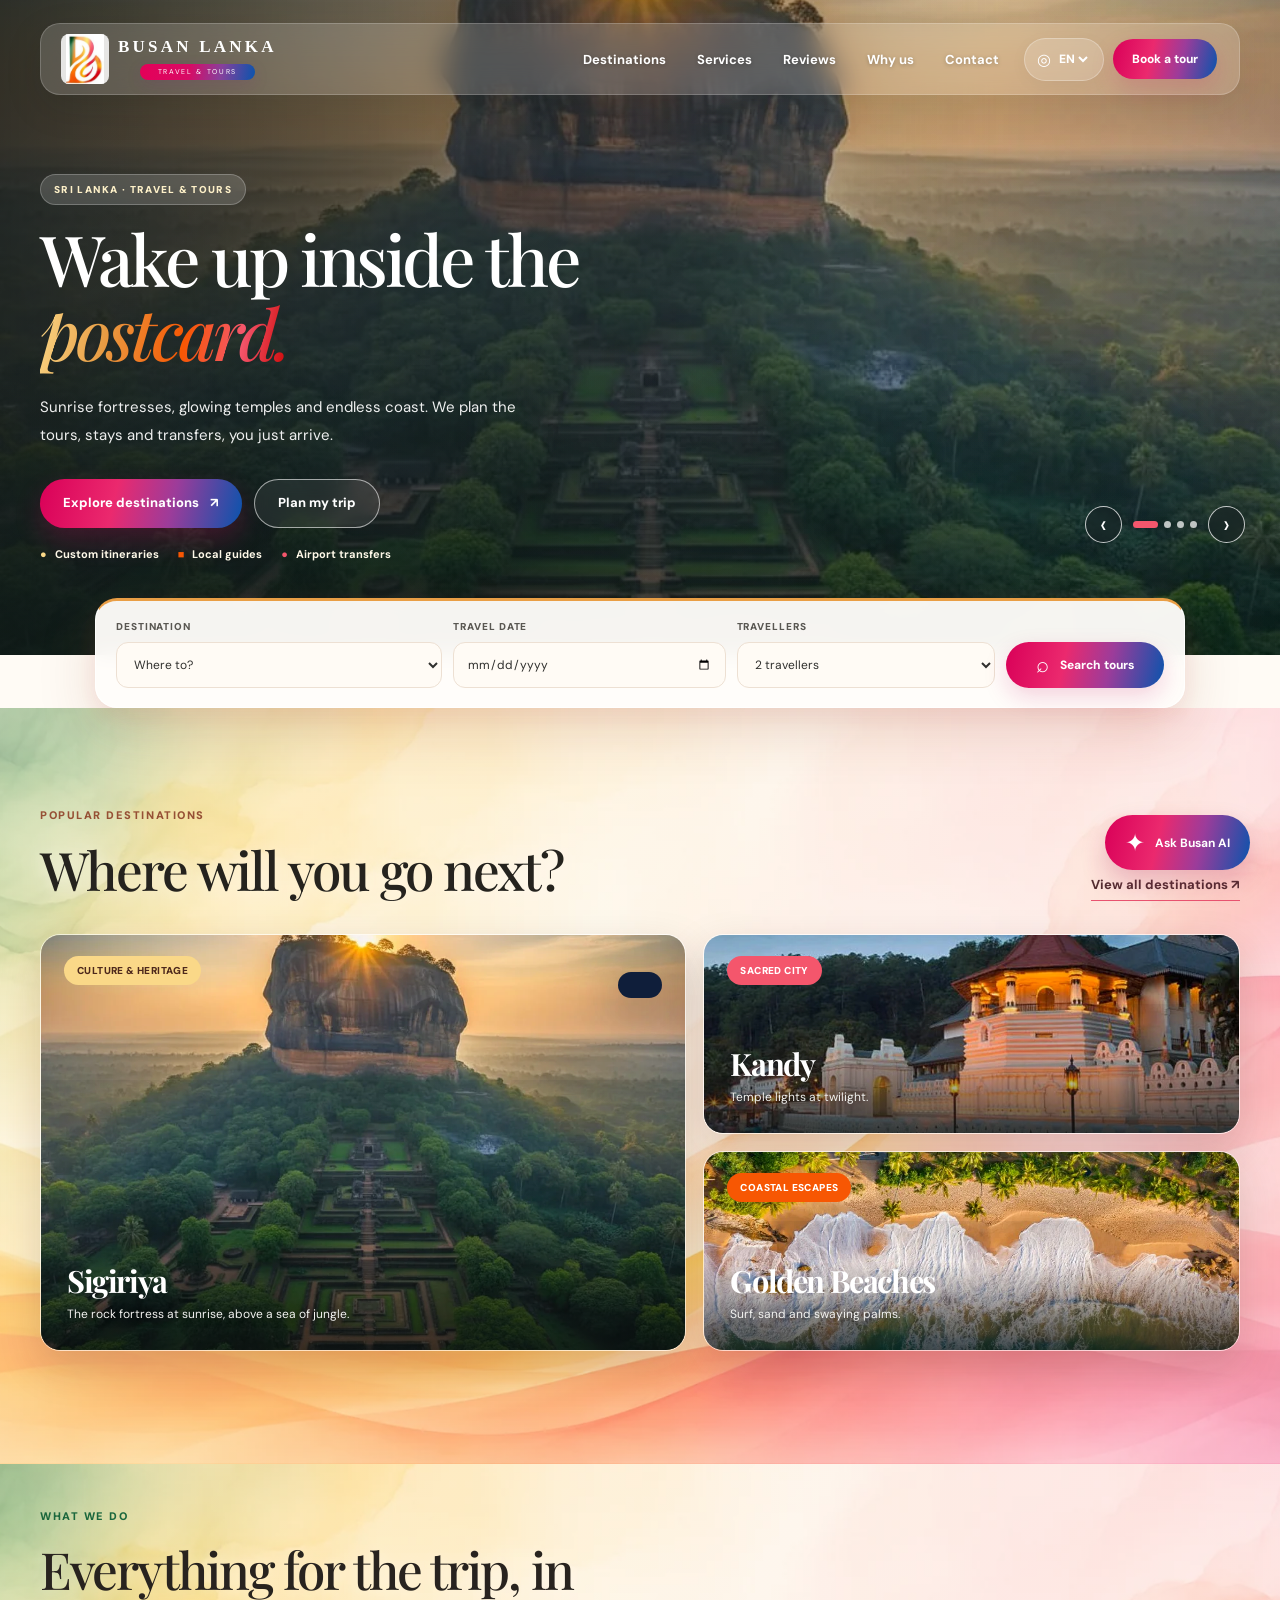
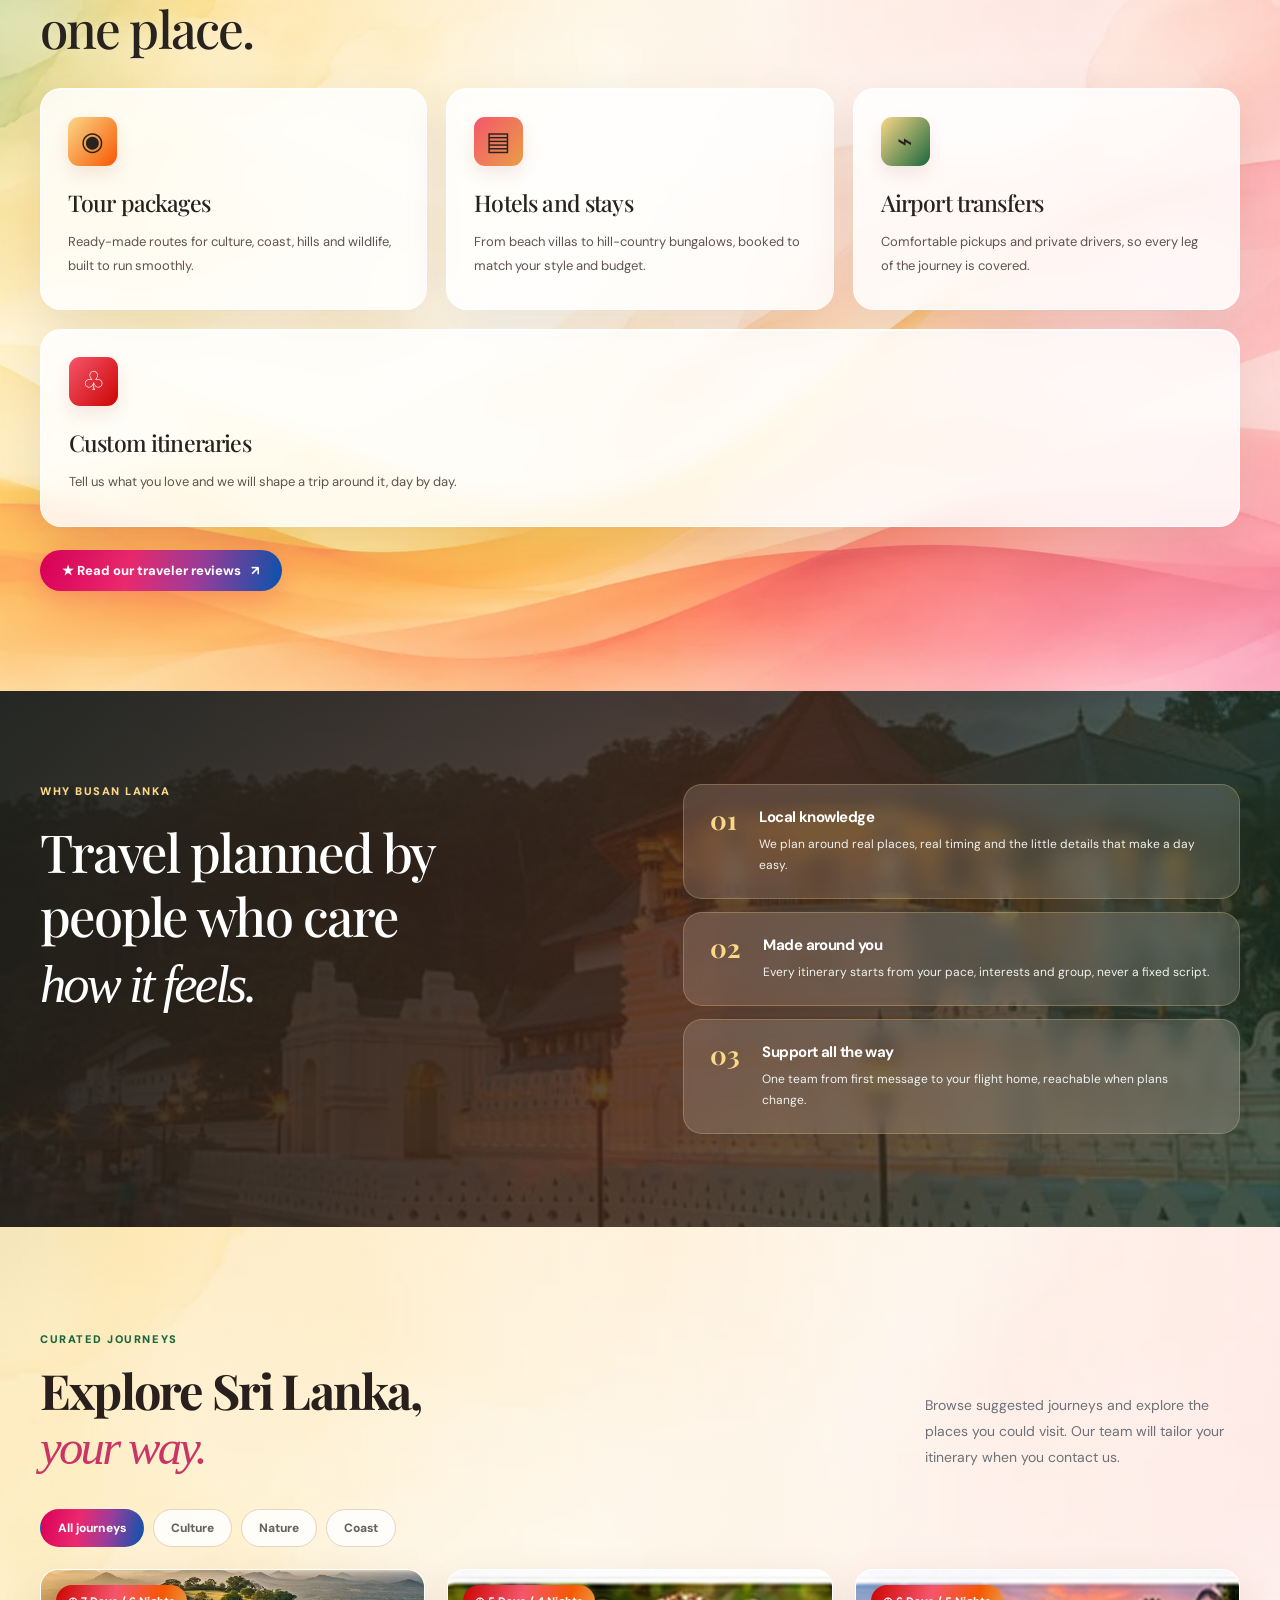
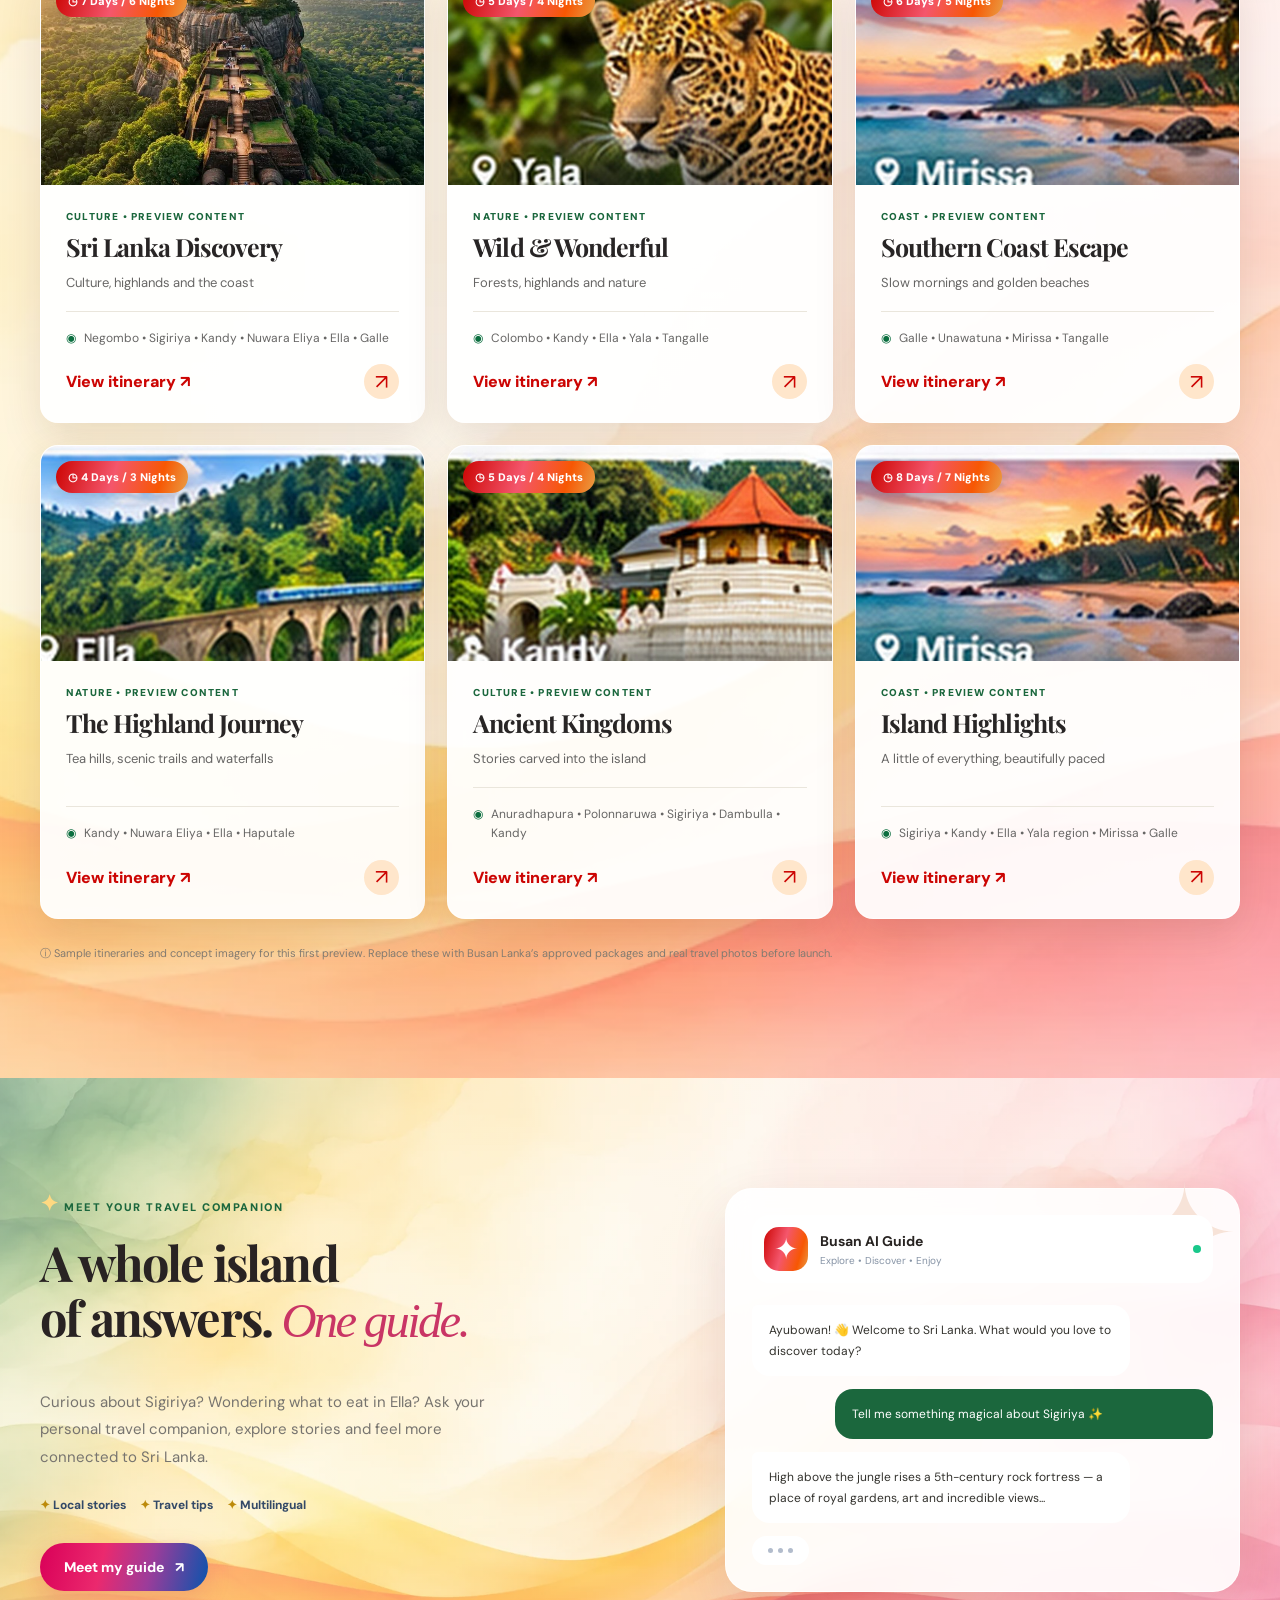
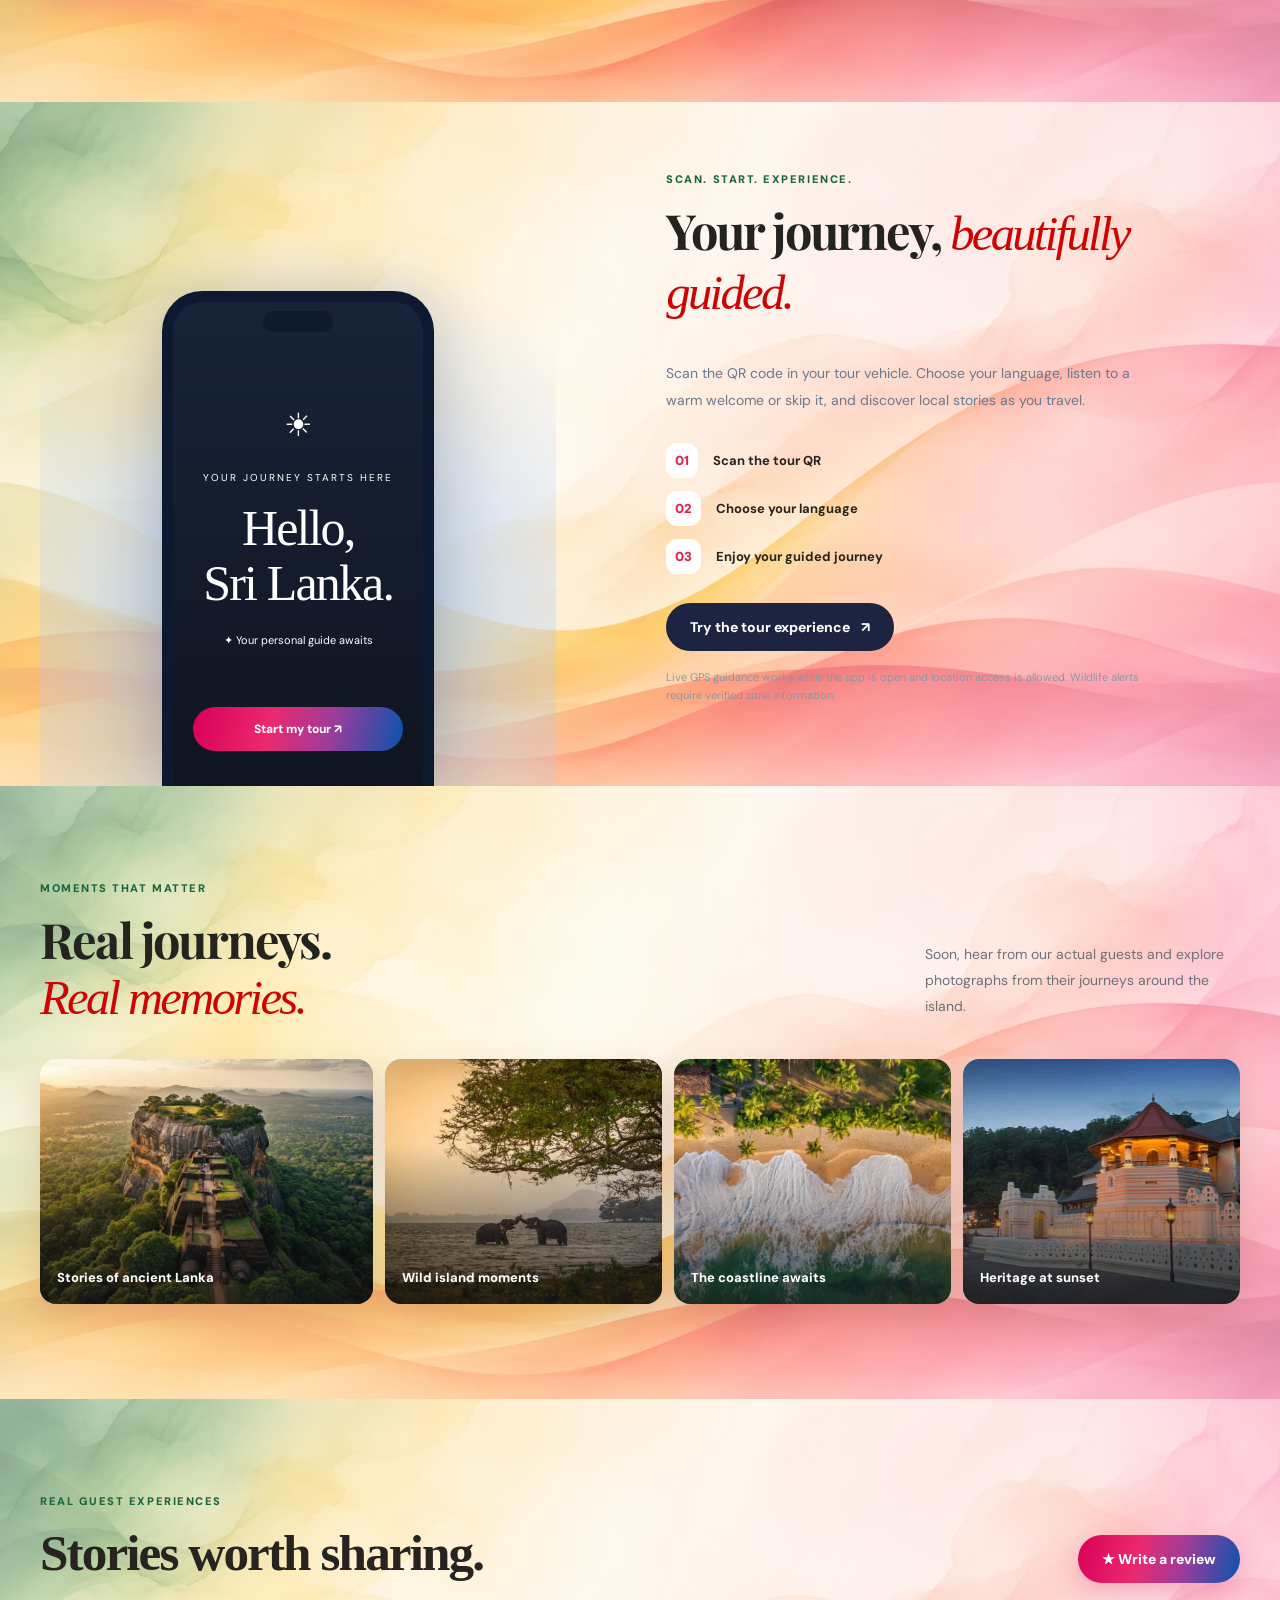
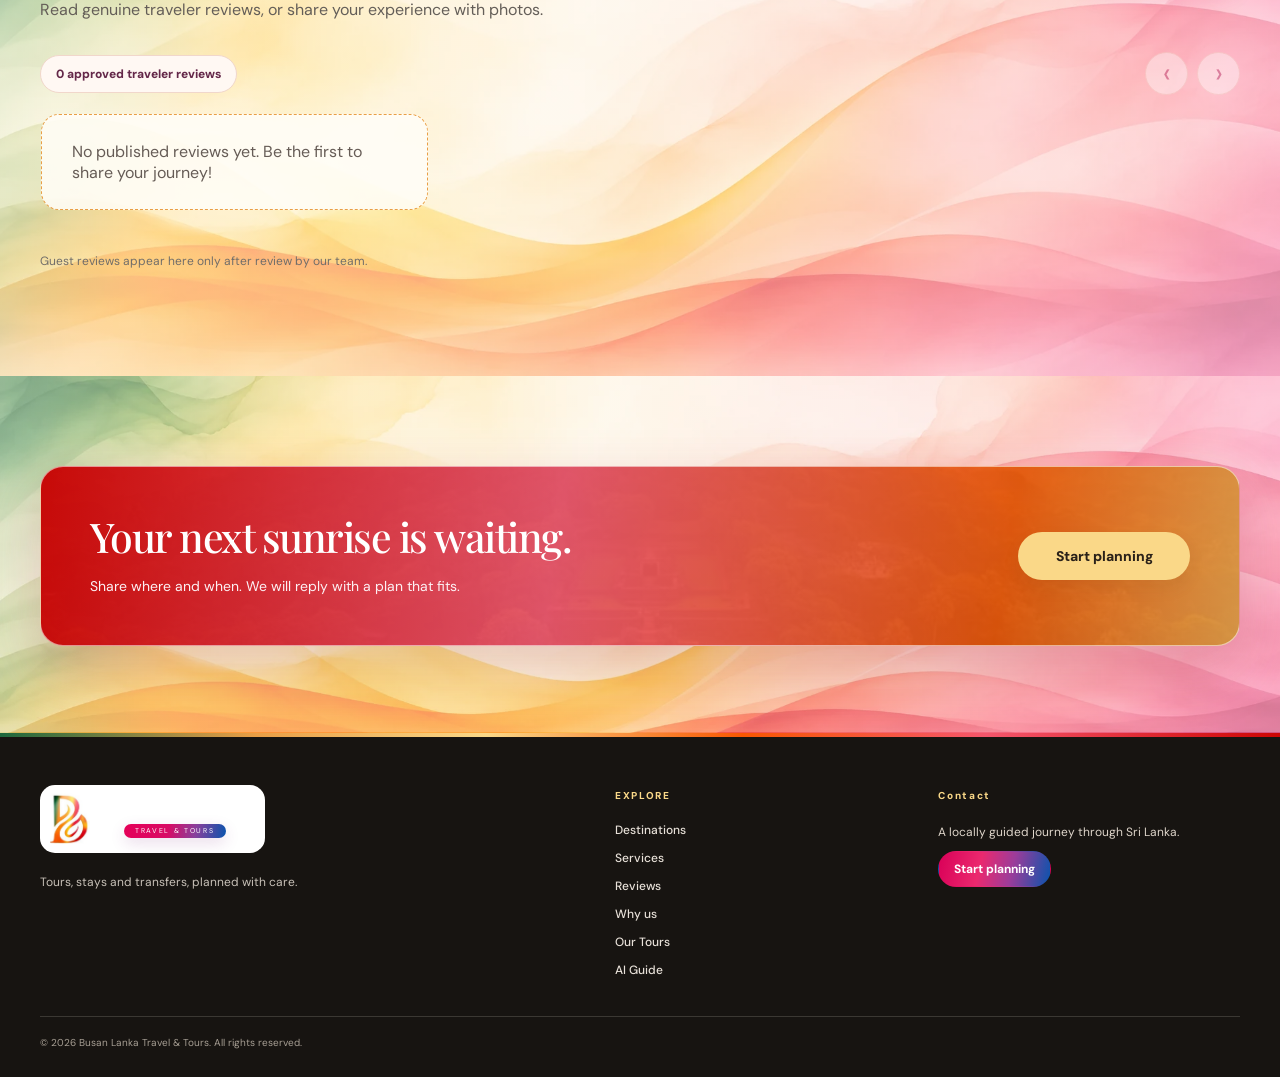
==== commit cb17e2ab: "Busan Lanka V4.7 - Enquiries, Reviews and Mobile UI" ====
--- a/index.html
+++ b/index.html
@@ -1,124 +1,141 @@
 <!DOCTYPE html>
+
 <html lang="en">
 <head>
-  <meta charset="UTF-8" />
-  <meta name="viewport" content="width=device-width, initial-scale=1, viewport-fit=cover" />
-  <meta name="theme-color" content="#141414" />
-  <meta name="description" content="Explore Sri Lanka with Busan Lanka Travel & Tours. Discover tailored journeys and your personal travel companion." />
-  <meta name="apple-mobile-web-app-capable" content="yes" />
-  <meta name="apple-mobile-web-app-status-bar-style" content="default" />
-  <link rel="icon" type="image/png" href="./assets/icon-192.png" />
-  <link rel="apple-touch-icon" href="./assets/icon-192.png" />
-  <link rel="manifest" href="./manifest.webmanifest" />
-  <link rel="stylesheet" href="./styles.css" />
-  <link rel="stylesheet" href="./theme-v2.css" />
-  <link rel="stylesheet" href="./responsive-v3-2.css" />
-  <title>Busan Lanka — Explore Sri Lanka</title>
-</head>
+<meta charset="utf-8"/>
+<meta content="width=device-width, initial-scale=1, viewport-fit=cover" name="viewport"/>
+<meta content="#FFF9F2" name="theme-color"/>
+<meta content="Busan Lanka Travel &amp; Tours — curated Sri Lanka journeys, custom itineraries, local guides and transfers. Discover every destination and plan your trip." name="description"/>
+<meta content="yes" name="apple-mobile-web-app-capable"/>
+<meta content="default" name="apple-mobile-web-app-status-bar-style"/>
+<link href="./assets/icon-192.png" rel="icon" type="image/png"/>
+<link href="./assets/icon-192.png" rel="apple-touch-icon"/>
+<link href="./manifest.webmanifest" rel="manifest"/>
+<link href="./styles.css" rel="stylesheet"/>
+<link href="./theme-v2.css" rel="stylesheet"/>
+<link href="./responsive-v3-2.css" rel="stylesheet"/>
+
+
+<title>Busan Lanka — Explore Sri Lanka</title>
+<link href="./pdf-home-v4.css" rel="stylesheet"/><link href="./brand-background-v4-2.css" rel="stylesheet"/><link href="./brand-polish-v4-3.css" rel="stylesheet"/><link href="./guest-reviews.css?v=47" rel="stylesheet"/><link href="./watercolor-ui-v4-6.css?v=46" rel="stylesheet"/><link href="./engagement-v4-7.css?v=47" rel="stylesheet"/></head>
 <body>
-  <header class="site-header">
-    <div class="container header-inner">
-      <a class="brand" href="#home" aria-label="Busan Lanka home">
-        <img src="./assets/logo-mark.jpg" alt="" />
-        <span class="brand-type"><b>BUSAN LANKA</b><small>TRAVEL & TOURS</small></span>
-      </a>
-      <nav class="desktop-nav" aria-label="Main navigation">
-        <a class="active" href="#home" data-i18n="home">Home</a>
-        <a href="#destinations" data-i18n="destinations">Destinations</a>
-        <a href="#tours" data-i18n="tours">Our Tours</a>
-        <a href="#stories" data-i18n="stories">Guest Stories</a>
-        <a href="#about" data-i18n="about">About</a>
-      </nav>
-      <div class="header-actions">
-        <label class="lang-select"><span aria-hidden="true">◎</span><span class="sr-only">Language</span><select id="langSelect" aria-label="Language"><option value="en">EN</option><option value="de">DE</option><option value="fr">FR</option><option value="ru">RU</option><option value="ko">KO</option><option value="si">සිං</option></select></label>
-        <button type="button" class="button button-small button-gradient header-plan" id="headerContact" data-i18n="planTrip">Plan my trip</button>
-      </div>
-    </div>
-  </header>
+<header class="site-header">
+<div class="container header-inner">
+<a aria-label="Busan Lanka home" class="brand" href="#home">
+<img alt="" src="./assets/logo-mark.jpg"/>
+<span class="brand-type"><b>BUSAN LANKA</b><small>TRAVEL &amp; TOURS</small></span>
+</a>
+<nav aria-label="Main navigation" class="desktop-nav"><a data-i18n="destinations" href="#destinations">Destinations</a><a data-i18n="pdfServicesNav" href="#services">Services</a><a href="#reviews" id="reviewHeaderLink">Reviews</a><a data-i18n="pdfWhyNav" href="#why-us">Why us</a><a data-i18n="pdfContactNav" href="#contact">Contact</a></nav>
+<div class="header-actions"><button type="button" class="public-menu-toggle" id="publicMenuToggle" aria-controls="publicMobileMenu" aria-expanded="false" aria-label="Open navigation menu"><span>☰</span><small>Menu</small></button>
+<label class="lang-select"><span aria-hidden="true">◎</span><span class="sr-only">Language</span><select aria-label="Language" id="langSelect"><option value="en">EN</option><option value="de">DE</option><option value="fr">FR</option><option value="ru">RU</option><option value="ko">KO</option><option value="si">සිං</option></select></label>
+<button class="button button-small button-gradient header-plan" data-i18n="pdfBookTour" id="headerContact" type="button">Book a tour</button>
+</div>
+</div>
+</header>
+<nav id="publicMobileMenu" class="public-mobile-menu" aria-label="Mobile main menu" hidden>
+ <a href="#home">⌂ Home</a><a href="#destinations">✧ Destinations</a><a href="#services">◈ Services</a><a href="#reviews">★ Reviews</a><a href="#why-us">✦ Why Busan Lanka</a><a href="#tours">▤ Tour packages</a><a href="#contact">✉ Contact</a>
+ <button type="button" id="mobileMenuContact">Plan a trip ↗</button>
+</nav>
+<main>
+<section class="hero pdf-hero" id="home">
+<div aria-hidden="true" class="hero-slides" id="heroSlides"></div>
+<div class="container hero-content">
+<p class="eyebrow light"><span class="eyebrow-dot"></span><span id="heroKicker">SRI LANKA · TRAVEL &amp; TOURS</span></p>
+<h1 id="heroTitle">Wake up inside the <em>postcard.</em></h1>
+<p class="hero-lead" id="heroLead">Sunrise fortresses, glowing temples and endless coast. We plan the tours, stays and transfers, you just arrive.</p>
+<div class="hero-buttons"><a class="button pdf-explore-btn" href="#destinations"><span data-i18n="pdfExploreDest">Explore destinations</span> <span aria-hidden="true">↗</span></a><button class="button pdf-outline-btn" id="heroGuide" type="button"><span data-i18n="planTrip">Plan my trip</span></button></div>
+<div class="hero-proof"><span class="pdf-proof-item"><span class="pdf-proof-dot">●</span><span data-i18n="pdfBenefit1">Custom itineraries</span></span><span class="pdf-proof-item"><span class="pdf-proof-dot">■</span><span data-i18n="pdfBenefit2">Local guides</span></span><span class="pdf-proof-item"><span class="pdf-proof-dot">●</span><span data-i18n="pdfBenefit3">Airport transfers</span></span></div>
+</div>
+<div class="container hero-controls" id="heroControls"><button aria-label="Previous hero image" data-move="-1" type="button">‹</button><div aria-label="Hero image carousel" class="hero-dots" id="heroDots"></div><button aria-label="Next hero image" data-move="1" type="button">›</button></div><div class="hero-bottom-gradient"></div>
+</section><section aria-label="Find a Sri Lanka tour" class="pdf-search-wrap"><form class="pdf-search container" id="pdfTourSearch"><div class="pdf-search-field"><label data-i18n="pdfDestinationLabel" for="pdfDestination">DESTINATION</label><select id="pdfDestination" name="destination"><option data-i18n="pdfWhere" value="">Where to?</option><option value="Sigiriya">Sigiriya</option><option value="Kandy">Kandy</option><option value="Ella">Ella</option><option value="Mirissa">Mirissa</option><option value="Galle">Galle</option><option value="Yala">Yala</option><option value="Nuwara Eliya">Nuwara Eliya</option><option value="Negombo">Negombo</option></select></div><div class="pdf-search-field"><label data-i18n="pdfTravelDate" for="pdfDate">TRAVEL DATE</label><input aria-label="Travel date" id="pdfDate" name="travelDate" type="date"/></div><div class="pdf-search-field"><label data-i18n="pdfTravellers" for="pdfTravellers">TRAVELLERS</label><select id="pdfTravellers" name="travellers"><option value="1">1 traveller</option><option selected="" value="2">2 travellers</option><option value="3">3 travellers</option><option value="4">4 travellers</option><option value="5">5 travellers</option><option value="6">6 travellers</option><option value="8">8 travellers</option><option value="10">10 travellers</option></select></div><button class="button pdf-search-submit" type="submit"><span aria-hidden="true">⌕</span><span data-i18n="pdfSearchTours">Search tours</span></button></form><p aria-live="polite" class="pdf-search-status" hidden="" id="pdfSearchStatus" role="status"></p></section>
 
-  <main>
-    <section id="home" class="hero">
-      <div class="hero-slides" id="heroSlides" aria-hidden="true"></div>
-      <div class="container hero-content">
-        <p class="eyebrow light"><span class="eyebrow-dot"></span><span id="heroKicker">A JOURNEY BEYOND THE ORDINARY</span></p>
-        <h1 id="heroTitle">Find your <em>wonder</em><br />in Sri Lanka.</h1>
-        <p class="hero-lead" id="heroLead">The island of golden beaches, wild nature, timeless stories and warm smiles. Your unforgettable journey starts here.</p>
-        <div class="hero-buttons">
-          <a href="#tours" class="button button-white"><span data-i18n="exploreTours">Explore journeys</span><span aria-hidden="true">↗</span></a>
-          <button type="button" class="button button-ghost" id="heroGuide"><span class="sparkle">✦</span> <span data-i18n="askGuide">Ask your AI guide</span></button>
-        </div>
-        <div class="hero-proof"><span class="mini-avatars"><span>🌴</span><span>🏝️</span><span>🐘</span></span><span data-i18n="heroProof">Your island. Your pace. Your story.</span></div>
-      </div>
-      <div class="container hero-controls" id="heroControls"><button type="button" data-move="-1" aria-label="Previous hero image">‹</button><div class="hero-dots" id="heroDots" aria-label="Hero image carousel"></div><button type="button" data-move="1" aria-label="Next hero image">›</button></div><div class="hero-bottom-gradient"></div>
-    </section>
+<section class="section container pdf-destinations" id="destinations">
+<div class="section-heading"><div><div class="section-kicker" data-i18n="pdfPopularDestinations">POPULAR DESTINATIONS</div><h2 data-i18n="pdfWhereNext">Where will you go next?</h2></div><button class="pdf-view-all" data-i18n="pdfViewAll" id="pdfViewDestinations" type="button">View all destinations <span aria-hidden="true">↗</span></button></div>
+<div class="destination-grid" id="destinationGrid"></div>
+</section><section class="pdf-services section" id="services"><div class="container"><div class="section-kicker" data-i18n="pdfWhatWeDo">WHAT WE DO</div><h2 class="pdf-services-title" data-i18n-html="pdfServicesTitle">Everything for the trip, in<br/>one place.</h2><div class="pdf-service-grid"><article class="pdf-service"><span aria-hidden="true" class="pdf-service-icon pdf-icon-orange">◉</span><h3 data-i18n="pdfServiceTourTitle">Tour packages</h3><p data-i18n="pdfServiceTourDesc">Ready-made routes for culture, coast, hills and wildlife, built to run smoothly.</p></article><article class="pdf-service"><span aria-hidden="true" class="pdf-service-icon pdf-icon-coral">▤</span><h3 data-i18n="pdfServiceHotelTitle">Hotels and stays</h3><p data-i18n="pdfServiceHotelDesc">From beach villas to hill-country bungalows, booked to match your style and budget.</p></article><article class="pdf-service"><span aria-hidden="true" class="pdf-service-icon pdf-icon-green">⌁</span><h3 data-i18n="pdfServiceAirportTitle">Airport transfers</h3><p data-i18n="pdfServiceAirportDesc">Comfortable pickups and private drivers, so every leg of the journey is covered.</p></article><article class="pdf-service pdf-service-wide"><span aria-hidden="true" class="pdf-service-icon pdf-icon-rose">♧</span><h3 data-i18n="pdfServiceCustomTitle">Custom itineraries</h3><p data-i18n="pdfServiceCustomDesc">Tell us what you love and we will shape a trip around it, day by day.</p></article></div><a class="review-service-cta" href="#reviews">★ Read our traveler reviews <span>↗</span></a></div></section><section class="pdf-why" id="why-us"><div class="container pdf-why-grid"><div class="pdf-why-copy"><div class="section-kicker" data-i18n="pdfWhyHeading">WHY BUSAN LANKA</div><h2 data-i18n-html="pdfWhyTitle">Travel planned by<br/>people who care<br/><em>how it feels.</em></h2></div><div class="pdf-why-list"><article><span>01</span><div><h3 data-i18n="pdfWhy1Title">Local knowledge</h3><p data-i18n="pdfWhy1Desc">We plan around real places, real timing and the little details that make a day easy.</p></div></article><article><span>02</span><div><h3 data-i18n="pdfWhy2Title">Made around you</h3><p data-i18n="pdfWhy2Desc">Every itinerary starts from your pace, interests and group, never a fixed script.</p></div></article><article><span>03</span><div><h3 data-i18n="pdfWhy3Title">Support all the way</h3><p data-i18n="pdfWhy3Desc">One team from first message to your flight home, reachable when plans change.</p></div></article></div></div></section>
+<!-- V3.5 / Scroll Story 01: Wild Sri Lanka -->
 
-    <section class="experience-strip container" aria-label="Trip highlights">
-      <div><span class="strip-icon">☀</span><span><b data-i18n="feature1">Thoughtfully planned</b><small data-i18n="feature1s">Tailor-made experiences</small></span></div>
-      <div><span class="strip-icon">♡</span><span><b data-i18n="feature2">Local connection</b><small data-i18n="feature2s">Meaningful island moments</small></span></div>
-      <div><span class="strip-icon">✦</span><span><b data-i18n="feature3">AI travel companion</b><small data-i18n="feature3s">A guide in your pocket</small></span></div>
-      <div><span class="strip-icon">◎</span><span><b data-i18n="feature4">Travel your way</b><small data-i18n="feature4s">Explore at your own pace</small></span></div>
-    </section>
+<section class="section section-tours" id="tours">
+<div class="container">
+<div class="section-heading"><div><div class="section-kicker" data-i18n="pdfToursKicker">CURATED JOURNEYS</div><h2 data-i18n-html="pdfToursTitle">Explore Sri Lanka,<br/><em>your way.</em></h2></div><p class="section-intro" data-i18n="toursIntro">Browse sample itineraries, discover the places you'll see, and contact our team to create your ideal trip. No public prices.</p></div>
+<div aria-label="Filter tours" class="filters" id="tourFilters" role="group"></div>
+<div class="tour-grid" id="tourGrid"></div>
+<p class="content-note"><span aria-hidden="true">ⓘ</span> <span data-i18n="sampleNote">Sample itineraries and concept imagery for this first preview. Replace these with Busan Lanka's approved packages and real travel photos before launch.</span></p>
+</div>
+</section>
+<!-- V3.5 / Scroll Story 02: The Highlands -->
 
-    <section class="section container" id="destinations">
-      <div class="section-heading"><div><div class="section-kicker" data-i18n="discoverIsland">DISCOVER THE ISLAND</div><h2 data-i18n-html="destTitle">A little island.<br /><em>Endless experiences.</em></h2></div><p class="section-intro" data-i18n="destIntro">From misty mountains to ocean sunsets, there is always another story waiting around the corner.</p></div>
-      <div class="destination-grid" id="destinationGrid"></div>
-    </section>
+<section class="ai-section section container" id="ai">
+<div class="ai-left"><div class="section-kicker"><span class="sparkle">✦</span> <span data-i18n="aiKicker">MEET YOUR TRAVEL COMPANION</span></div><h2 data-i18n-html="aiTitle">A whole island<br/>of answers. <em>One guide.</em></h2><p data-i18n="aiText">Curious about Sigiriya? Wondering what to eat in Ella? Ask your personal travel companion, explore stories and feel more connected to Sri Lanka.</p><div class="ai-features"><span>✦ <span data-i18n="aiFeat1">Local stories</span></span><span>✦ <span data-i18n="aiFeat2">Travel tips</span></span><span>✦ <span data-i18n="aiFeat3">Multilingual</span></span></div><button class="button button-gradient" id="sectionGuide" type="button"><span data-i18n="openGuide">Meet my guide</span> <span>↗</span></button></div>
+<div aria-hidden="true" class="ai-preview"><div class="ai-preview-header"><span class="ai-orb">✦</span><span><b>Busan AI Guide</b><small data-i18n="aiPreviewSub">Explore • Discover • Enjoy</small></span><span class="online-dot"></span></div><div class="ai-bubble bot" data-i18n="aiPreviewWelcome">Ayubowan! 👋 Welcome to Sri Lanka. What would you love to discover today?</div><div class="ai-bubble guest" data-i18n="aiPreviewQuestion">Tell me something magical about Sigiriya ✨</div><div class="ai-bubble bot" data-i18n="aiPreviewAnswer">High above the jungle rises a 5th-century rock fortress — a place of royal gardens, art and incredible views...</div><div class="ai-typing"><span></span><span></span><span></span></div></div>
+</section>
+<!-- V3.5 / Scroll Story 03: Nine Arch Bridge -->
 
-    <section class="section section-tours" id="tours">
-      <div class="container">
-        <div class="section-heading"><div><div class="section-kicker" data-i18n="journeys">YOUR NEXT ADVENTURE</div><h2 data-i18n-html="toursTitle">Journeys worth<br /><em>remembering.</em></h2></div><p class="section-intro" data-i18n="toursIntro">Browse sample itineraries, discover the places you'll see, and contact our team to create your ideal trip. No public prices.</p></div>
-        <div class="filters" id="tourFilters" role="group" aria-label="Filter tours"></div>
-        <div class="tour-grid" id="tourGrid"></div>
-        <p class="content-note"><span aria-hidden="true">ⓘ</span> <span data-i18n="sampleNote">Sample itineraries and concept imagery for this first preview. Replace these with Busan Lanka's approved packages and real travel photos before launch.</span></p>
-      </div>
-    </section>
+<section class="journey-section" id="journey"><div class="container journey-inner"><div class="journey-cover"><div class="journey-phone"><div class="phone-dot"></div><div class="phone-sun">☀</div><span data-i18n="journeyPhoneKicker">YOUR JOURNEY STARTS HERE</span><h3 data-i18n-html="journeyPhoneTitle">Hello,<br/>Sri Lanka.</h3><small data-i18n="journeyPhoneSub">✦ Your personal guide awaits</small><div class="journey-phone-btn" data-i18n="journeyPhoneButton">Start my tour ↗</div></div></div><div class="journey-copy"><div class="section-kicker" data-i18n="qrKicker">SCAN. START. EXPERIENCE.</div><h2 data-i18n-html="qrTitle">Your journey, <em>beautifully guided.</em></h2><p data-i18n="qrText">Scan the QR code in your tour vehicle. Choose your language, listen to a warm welcome or skip it, and discover local stories as you travel.</p><div class="journey-steps"><div><span>01</span><b data-i18n="step1">Scan the tour QR</b></div><div><span>02</span><b data-i18n="step2">Choose your language</b></div><div><span>03</span><b data-i18n="step3">Enjoy your guided journey</b></div></div><button class="button button-dark" id="tryTour"><span data-i18n="demoTour">Try the tour experience</span><span>↗</span></button><p class="tiny-note" data-i18n="gpsNote">Live GPS guidance works while the app is open and location access is allowed. Wildlife alerts require verified zone information.</p></div></div></section>
+<!-- V3.5 / Scroll Story 04: Beneath the Blue -->
 
-    <section class="ai-section section container" id="ai">
-      <div class="ai-left"><div class="section-kicker"><span class="sparkle">✦</span> <span data-i18n="aiKicker">MEET YOUR TRAVEL COMPANION</span></div><h2 data-i18n-html="aiTitle">A whole island<br />of answers. <em>One guide.</em></h2><p data-i18n="aiText">Curious about Sigiriya? Wondering what to eat in Ella? Ask your personal travel companion, explore stories and feel more connected to Sri Lanka.</p><div class="ai-features"><span>✦ <span data-i18n="aiFeat1">Local stories</span></span><span>✦ <span data-i18n="aiFeat2">Travel tips</span></span><span>✦ <span data-i18n="aiFeat3">Multilingual</span></span></div><button type="button" class="button button-gradient" id="sectionGuide"><span data-i18n="openGuide">Meet my guide</span> <span>↗</span></button></div>
-      <div class="ai-preview" aria-hidden="true"><div class="ai-preview-header"><span class="ai-orb">✦</span><span><b>Busan AI Guide</b><small>Explore • Discover • Enjoy</small></span><span class="online-dot"></span></div><div class="ai-bubble bot">Ayubowan! 👋 Welcome to Sri Lanka. What would you love to discover today?</div><div class="ai-bubble guest">Tell me something magical about Sigiriya ✨</div><div class="ai-bubble bot">High above the jungle rises a 5th-century rock fortress — a place of royal gardens, art and incredible views...</div><div class="ai-typing"><span></span><span></span><span></span></div></div>
-    </section>
+<section class="section gallery-section" id="stories"><div class="container"><div class="section-heading"><div><div class="section-kicker" data-i18n="memories">MOMENTS THAT MATTER</div><h2 data-i18n-html="storiesTitle">Real journeys.<br/><em>Real memories.</em></h2></div><p class="section-intro" data-i18n="storiesIntro">Explore curated travel imagery and real traveler stories.</p></div><div class="gallery-grid" id="galleryGrid"></div></div></section>
 
-    <section class="journey-section" id="journey"><div class="container journey-inner"><div class="journey-cover"><div class="journey-phone"><div class="phone-dot"></div><div class="phone-sun">☀</div><span>YOUR JOURNEY STARTS HERE</span><h3>Hello,<br />Sri Lanka.</h3><small>✦ Your personal guide awaits</small><div class="journey-phone-btn">Start my tour ↗</div></div></div><div class="journey-copy"><div class="section-kicker" data-i18n="qrKicker">SCAN. START. EXPERIENCE.</div><h2 data-i18n-html="qrTitle">Your journey, <em>beautifully guided.</em></h2><p data-i18n="qrText">Scan the QR code in your tour vehicle. Choose your language, listen to a warm welcome or skip it, and discover local stories as you travel.</p><div class="journey-steps"><div><span>01</span><b data-i18n="step1">Scan the tour QR</b></div><div><span>02</span><b data-i18n="step2">Choose your language</b></div><div><span>03</span><b data-i18n="step3">Enjoy your guided journey</b></div></div><button class="button button-dark" id="tryTour"><span data-i18n="demoTour">Try the tour experience</span><span>↗</span></button><p class="tiny-note" data-i18n="gpsNote">Live GPS guidance works while the app is open and location access is allowed. Wildlife alerts require verified zone information.</p></div></div></section>
+<section class="section guest-reviews-section" id="reviews" aria-labelledby="guestReviewsTitle"><div class="container">
+ <div class="guest-reviews-head"><div><p class="section-kicker" id="reviewKicker">REAL GUEST EXPERIENCES</p><h2 id="guestReviewsTitle">Stories worth <em>sharing.</em></h2><p id="reviewIntro">Read genuine traveler reviews, or share your experience with photos.</p></div>
+ <button class="button button-gradient" id="writeReviewButton" type="button">★ Write a review</button></div>
+ <div class="review-carousel-top"><span id="reviewTotal" class="review-total" aria-live="polite">0 traveler reviews</span><div class="review-carousel-controls"><button type="button" id="reviewPrev" aria-label="Previous reviews">‹</button><button type="button" id="reviewNext" aria-label="Next reviews">›</button></div></div>
+ <div class="reviews-grid guest-reviews-grid" id="reviewsGrid" aria-label="Traveler reviews carousel" tabindex="0"><p>Loading reviews...</p></div>
+ <p class="review-moderation-note" id="reviewsDisclaimer">Guest reviews appear here only after review by our team.</p>
+</div></section>
+<section class="last-cta" id="contact"><div class="container cta-inner"><div><h2 data-i18n-html="pdfCtaTitle">Your next sunrise is waiting.</h2><p data-i18n="pdfCtaDesc">Share where and when. We will reply with a plan that fits.</p></div><button class="button button-white" data-i18n="pdfStartPlanning" id="footerContact">Start planning</button></div></section>
+</main>
+<footer class="footer" id="about"><div class="container pdf-footer-grid"><div class="pdf-footer-brand"><a class="brand footer-brand" href="#home"><img alt="Busan Lanka icon" src="./assets/logo-mark.jpg"/><span class="brand-type"><b>BUSAN LANKA</b><small>TRAVEL &amp; TOURS</small></span></a><p data-i18n="pdfFooterTag">Tours, stays and transfers, planned with care.</p></div><div class="pdf-footer-explore"><h3 data-i18n="pdfFooterExplore">EXPLORE</h3><div class="footer-links"><a data-i18n="destinations" href="#destinations">Destinations</a><a data-i18n="pdfServicesNav" href="#services">Services</a><a href="#reviews">Reviews</a><a data-i18n="pdfWhyNav" href="#why-us">Why us</a><a data-i18n="tours" href="#tours">Our Tours</a><button data-i18n="aiGuide" id="footerAi">AI Guide</button></div></div><div class="pdf-footer-contact"><h3 data-i18n="pdfContactNav">CONTACT</h3><div class="pdf-contact-lines" id="pdfFooterContacts"></div><button class="pdf-footer-plan" data-i18n="pdfStartPlanning" id="footerContactExtra" type="button">Start planning</button><div class="footer-social-links" id="footerSocialLinks"></div></div></div><div class="container pdf-footer-legal">© <span id="year"></span> Busan Lanka Travel &amp; Tours. <span data-i18n="rights">All rights reserved.</span></div></footer>
+<nav aria-label="Mobile app navigation" class="bottom-nav">
+<a aria-current="page" class="is-active" data-mobile="home" href="#home">
+<span aria-hidden="true" class="mobile-nav-icon"><svg fill="none" stroke="currentColor" stroke-linecap="round" stroke-linejoin="round" stroke-width="1.8" viewbox="0 0 24 24"><path d="m3 10 9-7 9 7v10a1 1 0 0 1-1 1h-5v-7H9v7H4a1 1 0 0 1-1-1z"></path></svg></span>
+<small data-i18n="home">Home</small>
+</a>
+<a data-mobile="tours" href="#tours">
+<span aria-hidden="true" class="mobile-nav-icon"><svg fill="none" stroke="currentColor" stroke-linecap="round" stroke-linejoin="round" stroke-width="1.8" viewbox="0 0 24 24"><rect height="15" rx="2" width="18" x="3" y="6"></rect><path d="M8 6V4a2 2 0 0 1 2-2h4a2 2 0 0 1 2 2v2M3 12h18M10 12v2h4v-2"></path></svg></span>
+<small data-i18n="tours">Tours</small>
+</a>
+<button aria-label="Open AI Guide" class="bottom-ai" data-mobile="guide" id="bottomGuide" type="button">
+<span aria-hidden="true" class="mobile-nav-icon"><svg fill="none" stroke="currentColor" stroke-linecap="round" stroke-linejoin="round" stroke-width="1.8" viewbox="0 0 24 24"><rect height="13" rx="4" width="16" x="4" y="7"></rect><path d="M12 3v4M9 3h6M8 13h.01M16 13h.01M9 17c1.8 1 4.2 1 6 0"></path><circle cx="8" cy="13" fill="currentColor" r=".6"></circle><circle cx="16" cy="13" fill="currentColor" r=".6"></circle></svg></span>
+<small data-i18n="aiGuide">AI Guide</small>
+</button>
+<button aria-label="Open My Tour" data-mobile="trip" id="bottomTrip" type="button">
+<span aria-hidden="true" class="mobile-nav-icon"><svg fill="none" stroke="currentColor" stroke-linecap="round" stroke-linejoin="round" stroke-width="1.8" viewbox="0 0 24 24"><path d="M3 6 9 3l6 3 6-3v15l-6 3-6-3-6 3zM9 3v15M15 6v15"></path><path d="m11 10 1.5 1.5L15 9"></path></svg></span>
+<small data-i18n="myTour">My Tour</small>
+</button>
+</nav>
+<button aria-label="Open Busan AI guide" class="floating-ai" id="floatingAi"><span>✦</span><b data-i18n="askMe">Ask Busan AI</b></button>
+<div class="overlay" hidden="" id="genericOverlay"></div>
+<section aria-label="Tour itinerary" aria-modal="true" class="modal" hidden="" id="packageModal" role="dialog"><div class="modal-handle"></div><button aria-label="Close" class="close-btn" data-close="packageModal">✕</button><div id="packageModalContent"></div></section>
+<section aria-label="Plan your trip enquiry" aria-modal="true" class="modal contact-modal" hidden="" id="contactModal" role="dialog"><div class="modal-handle"></div><button aria-label="Close" class="close-btn" data-close="contactModal">✕</button><div class="contact-modal-inner"><div class="section-kicker" data-i18n="contactKicker">START PLANNING</div><h2 data-i18n="contactHeading">Let's plan your Sri Lanka story.</h2><p data-i18n="contactDescription">Tell us a few details and send your enquiry directly to the Busan Lanka team.</p><form id="enquiryForm"><label><span data-i18n="formName">Your name</span><input maxlength="80" name="name" placeholder="Your name" required=""/></label><label><span data-i18n="formEmail">Email address</span><input maxlength="180" name="email" placeholder="you@example.com" required="" type="email"/></label><label><span data-i18n="enquiryPhoneLabel">WhatsApp / phone (optional)</span><input autocomplete="tel" maxlength="30" name="phone" placeholder="+44 ..." type="tel"/></label><div class="form-duo"><label><span data-i18n="formDays">Travel days</span><input max="60" min="1" name="days" placeholder="7" type="number"/></label><label><span data-i18n="formMonth">Travel month</span><input name="month" type="month"/></label></div><label><span data-i18n="formMessage">What would you love to explore?</span><textarea name="message" data-i18n-placeholder="enquiryMessagePlaceholder" placeholder="Tell us about your dream trip..." rows="4"></textarea></label><input id="enquiryTour" name="tour" type="hidden"/><fieldset class="enquiry-channel-fieldset"><legend data-i18n="contactChannelPrompt">Choose how to contact Busan Lanka</legend><div class="enquiry-channel-options" id="enquiryChannelOptions"></div></fieldset><p id="enquirySaveStatus" class="enquiry-save-status" role="status" aria-live="polite"></p><p class="tiny-note" data-i18n="enquiryPrivacyNotice">Your enquiry details may be stored securely for trip follow-up when our booking system is connected. Please do not include sensitive identity or payment information.</p><p class="tiny-note" id="whatsappExplanation">Your enquiry is recorded before we open your selected app. You must send the message in that app; Instagram, Messenger and Telegram may require pasting the copied text.</p><p class="tiny-note" id="contactSetupNote"></p></form></div></section>
+<section aria-label="Busan AI travel guide" aria-modal="true" class="guide-panel" hidden="" id="guidePanel" role="dialog"><header class="guide-header"><div class="guide-avatar">✦</div><div><b>Busan AI Guide</b><small id="guideStatus">Travel companion • Preview</small></div><button aria-label="Close AI guide" class="guide-close" data-close="guidePanel" type="button">✕</button></header><div aria-live="polite" class="guide-messages" id="guideMessages"></div><div class="guide-quick" id="guideQuick"></div><form class="guide-form" id="guideForm"><input aria-label="Ask a travel question" id="guideInput" maxlength="650" data-i18n-placeholder="aiInputPlaceholder" placeholder="Ask about Sri Lanka..." required=""/><button aria-label="Send message" type="submit">➤</button></form><p class="guide-disclaimer" data-i18n="guideDisclaimer">Preview mode uses sample knowledge. Live AI requires a configured server-side API.</p></section>
+<section aria-label="My tour experience" aria-modal="true" class="tour-overlay" hidden="" id="tourOverlay" role="dialog">
+<header class="tour-topbar"><button aria-label="Back" class="tour-back" id="tourBack">←</button><div class="tour-top-brand"><span>✦</span><b>BUSAN LANKA</b><small data-i18n="myTour">My Tour</small></div><button class="tour-exit" data-i18n="exit" id="tourExit">Exit</button></header>
+<div class="tour-stage" id="tourStage"></div>
+</section>
+<dialog class="photo-lightbox" id="photoLightbox"><button aria-label="Close image" id="photoClose" type="button">✕</button><img alt="" id="fullPhoto"/><p id="photoCaption"></p></dialog>
 
-    <section class="section gallery-section" id="stories"><div class="container"><div class="section-heading"><div><div class="section-kicker" data-i18n="memories">MOMENTS THAT MATTER</div><h2 data-i18n-html="storiesTitle">Real journeys.<br /><em>Real memories.</em></h2></div><p class="section-intro" data-i18n="storiesIntro">Explore curated travel imagery and real traveler stories.</p></div><div class="gallery-grid" id="galleryGrid"></div><h3 class="review-title" data-i18n="realReviews">What our travelers say</h3><div class="reviews-grid" id="reviewsGrid"></div></div></section>
+<dialog id="guestReviewDialog" class="guest-review-dialog" aria-labelledby="newReviewTitle">
+<form id="guestReviewForm" class="guest-review-form">
+<header><div><p class="section-kicker" id="newReviewKicker">YOUR SRI LANKA EXPERIENCE</p><h2 id="newReviewTitle">Share your story.</h2></div><button id="closeGuestReview" type="button" class="review-close" aria-label="Close">✕</button></header>
+<p id="reviewFormIntro">How was your journey? Submit a genuine experience to be reviewed before publication.</p>
+<div class="review-form-row"><label><span id="reviewNameLabel">Your name</span><input name="name" autocomplete="name" required minlength="2" maxlength="90" placeholder="Your name"/></label>
+<label><span id="reviewCountryLabel">Country</span><select name="country_code" id="reviewCountry" required><option value="">Select country</option></select></label></div>
+<div class="review-form-row"><label><span id="reviewMonthLabel">Date visited (month/year)</span><input name="visited_month" type="month" id="reviewMonth" required/></label>
+<label><span id="reviewTripTypeLabel">Trip type</span><select name="trip_type" required id="reviewTripType"><option value="">Select trip type</option><option value="Couples">Couples</option><option value="Family">Family</option><option value="Friends">Friends</option><option value="Solo">Solo</option><option value="Business">Business</option><option value="Other">Other</option></select></label></div>
+<fieldset class="review-rating"><legend id="reviewRatingLabel">Your rating</legend><div id="reviewStarButtons" class="review-star-buttons" role="group" aria-label="Rating out of 5"><button type="button" data-rating="1" aria-pressed="false">★</button><button type="button" data-rating="2" aria-pressed="false">★</button><button type="button" data-rating="3" aria-pressed="false">★</button><button type="button" data-rating="4" aria-pressed="false">★</button><button type="button" data-rating="5" aria-pressed="true">★</button><span id="reviewRatingText">5 / 5</span></div><input type="hidden" name="rating" value="5"/></fieldset>
+<label><span id="reviewTitleLabel">Review title</span><input name="title" maxlength="120" minlength="2" required placeholder="A wonderful Sri Lankan experience"/></label>
+<label><span id="reviewTextLabel">Your review</span><textarea name="review_text" minlength="15" maxlength="2500" rows="5" required placeholder="Tell us about your journey..."></textarea></label>
+<label class="review-uploads"><span id="reviewPhotosLabel">Add up to 2 photos (optional)</span><input id="guestReviewPhotos" type="file" accept="image/jpeg,image/png,image/webp" multiple/><small id="reviewPhotoHint">JPEG, PNG or WebP. Up to 6 MB each; resized before upload.</small></label>
+<div id="reviewPhotoPreviews" class="review-photo-previews"></div>
+<label class="review-consent"><input type="checkbox" name="consent" required/><span id="reviewConsentText">I own this review and photos and agree they may be published after approval.</span></label>
+<label class="review-hp" aria-hidden="true">Website<input name="website" tabindex="-1" autocomplete="off"/></label>
+<p id="reviewFormStatus" class="review-form-status" role="status"></p>
+<button type="submit" class="button button-gradient button-full" id="guestReviewSubmit">Submit review for approval</button>
+<p class="review-privacy-note" id="reviewFormPrivacy">Your review is kept private while pending. Submitted photos are not published until approval.</p>
+</form></dialog>
+<div aria-live="polite" class="toast" id="toast" role="status"></div>
+<script src="./app.js" type="module"></script>
 
-    <section class="last-cta"><div class="container cta-inner"><div><div class="section-kicker" data-i18n="ctaKicker">LET'S MAKE MEMORIES</div><h2 data-i18n-html="ctaTitle">Sri Lanka is calling.<br /><em>Shall we go?</em></h2><p data-i18n="ctaText">Tell us when you'd like to travel and what inspires you. We'll help plan a journey made for you.</p></div><button class="button button-white" id="footerContact"><span data-i18n="planTrip">Plan my trip</span><span>↗</span></button></div></section>
-  </main>
-
-  <footer class="footer" id="about"><div class="container footer-inner"><a class="brand footer-brand" href="#home"><img src="./assets/logo-mark.jpg" alt=""/><span class="brand-type"><b>BUSAN LANKA</b><small>TRAVEL & TOURS</small></span></a><p data-i18n="footerText">Meaningful journeys. Unforgettable Sri Lanka.</p><div class="footer-links"><a href="#destinations" data-i18n="destinations">Destinations</a><a href="#tours" data-i18n="tours">Our Tours</a><button id="footerAi" data-i18n="aiGuide">AI Guide</button></div><div id="footerSocialLinks" class="footer-social-links" aria-label="Social media links"></div><small>© <span id="year"></span> Busan Lanka Travel & Tours. <span data-i18n="rights">All rights reserved.</span></small></div></footer>
-
-  <nav class="bottom-nav" aria-label="Mobile app navigation">
-    <a href="#home" class="is-active" data-mobile="home" aria-current="page">
-      <span class="mobile-nav-icon" aria-hidden="true"><svg viewBox="0 0 24 24" fill="none" stroke="currentColor" stroke-width="1.8" stroke-linecap="round" stroke-linejoin="round"><path d="m3 10 9-7 9 7v10a1 1 0 0 1-1 1h-5v-7H9v7H4a1 1 0 0 1-1-1z"/></svg></span>
-      <small data-i18n="home">Home</small>
-    </a>
-    <a href="#tours" data-mobile="tours">
-      <span class="mobile-nav-icon" aria-hidden="true"><svg viewBox="0 0 24 24" fill="none" stroke="currentColor" stroke-width="1.8" stroke-linecap="round" stroke-linejoin="round"><rect x="3" y="6" width="18" height="15" rx="2"/><path d="M8 6V4a2 2 0 0 1 2-2h4a2 2 0 0 1 2 2v2M3 12h18M10 12v2h4v-2"/></svg></span>
-      <small data-i18n="tours">Tours</small>
-    </a>
-    <button type="button" id="bottomGuide" class="bottom-ai" data-mobile="guide" aria-label="Open AI Guide">
-      <span class="mobile-nav-icon" aria-hidden="true"><svg viewBox="0 0 24 24" fill="none" stroke="currentColor" stroke-width="1.8" stroke-linecap="round" stroke-linejoin="round"><rect x="4" y="7" width="16" height="13" rx="4"/><path d="M12 3v4M9 3h6M8 13h.01M16 13h.01M9 17c1.8 1 4.2 1 6 0"/><circle cx="8" cy="13" r=".6" fill="currentColor"/><circle cx="16" cy="13" r=".6" fill="currentColor"/></svg></span>
-      <small data-i18n="aiGuide">AI Guide</small>
-    </button>
-    <button type="button" id="bottomTrip" data-mobile="trip" aria-label="Open My Tour">
-      <span class="mobile-nav-icon" aria-hidden="true"><svg viewBox="0 0 24 24" fill="none" stroke="currentColor" stroke-width="1.8" stroke-linecap="round" stroke-linejoin="round"><path d="M3 6 9 3l6 3 6-3v15l-6 3-6-3-6 3zM9 3v15M15 6v15"/><path d="m11 10 1.5 1.5L15 9"/></svg></span>
-      <small data-i18n="myTour">My Tour</small>
-    </button>
-  </nav>
-  <button class="floating-ai" id="floatingAi" aria-label="Open Busan AI guide"><span>✦</span><b data-i18n="askMe">Ask Busan AI</b></button>
-
-  <div class="overlay" id="genericOverlay" hidden></div>
-  <section class="modal" id="packageModal" role="dialog" aria-modal="true" aria-label="Tour itinerary" hidden><div class="modal-handle"></div><button class="close-btn" data-close="packageModal" aria-label="Close">✕</button><div id="packageModalContent"></div></section>
-  <section class="modal contact-modal" id="contactModal" role="dialog" aria-modal="true" aria-label="Plan your trip enquiry" hidden><div class="modal-handle"></div><button class="close-btn" data-close="contactModal" aria-label="Close">✕</button><div class="contact-modal-inner"><div class="section-kicker" data-i18n="contactKicker">START PLANNING</div><h2 data-i18n="contactHeading">Let's plan your Sri Lanka story.</h2><p data-i18n="contactDescription">Tell us a few details and send your enquiry directly to the Busan Lanka team.</p><form id="enquiryForm"><label><span data-i18n="formName">Your name</span><input name="name" required maxlength="80" placeholder="Your name"/></label><label><span data-i18n="formEmail">Email address</span><input name="email" type="email" required maxlength="180" placeholder="you@example.com"/></label><label><span>WhatsApp / phone (optional)</span><input name="phone" type="tel" maxlength="30" autocomplete="tel" placeholder="+44 ..."/></label><div class="form-duo"><label><span data-i18n="formDays">Travel days</span><input name="days" type="number" min="1" max="60" placeholder="7"/></label><label><span data-i18n="formMonth">Travel month</span><input name="month" type="month"/></label></div><label><span data-i18n="formMessage">What would you love to explore?</span><textarea name="message" rows="4" placeholder="Tell us about your dream trip..."></textarea></label><input type="hidden" name="tour" id="enquiryTour"/><button type="submit" class="button button-gradient button-full" id="submitEnquiryButton" data-i18n="sendEnquiry">Prepare my enquiry ↗</button><p class="tiny-note">Your enquiry details may be stored securely for trip follow-up when our booking system is connected. Please do not include sensitive identity or payment information.</p><p class="tiny-note" id="whatsappExplanation">When a WhatsApp number is configured, this opens a pre-filled chat. Press Send in WhatsApp to deliver your enquiry.</p><p class="tiny-note" id="contactSetupNote"></p></form></div></section>
-
-  <section class="guide-panel" id="guidePanel" role="dialog" aria-modal="true" aria-label="Busan AI travel guide" hidden><header class="guide-header"><div class="guide-avatar">✦</div><div><b>Busan AI Guide</b><small id="guideStatus">Travel companion • Preview</small></div><button type="button" class="guide-close" data-close="guidePanel" aria-label="Close AI guide">✕</button></header><div class="guide-messages" id="guideMessages" aria-live="polite"></div><div class="guide-quick" id="guideQuick"></div><form class="guide-form" id="guideForm"><input id="guideInput" maxlength="650" aria-label="Ask a travel question" placeholder="Ask about Sri Lanka..." required/><button type="submit" aria-label="Send message">➤</button></form><p class="guide-disclaimer" data-i18n="guideDisclaimer">Preview mode uses sample knowledge. Live AI requires a configured server-side API.</p></section>
-
-  <section class="tour-overlay" id="tourOverlay" role="dialog" aria-modal="true" aria-label="My tour experience" hidden>
-    <header class="tour-topbar"><button class="tour-back" id="tourBack" aria-label="Back">←</button><div class="tour-top-brand"><span>✦</span><b>BUSAN LANKA</b><small data-i18n="myTour">My Tour</small></div><button class="tour-exit" id="tourExit" data-i18n="exit">Exit</button></header>
-    <div class="tour-stage" id="tourStage"></div>
-  </section>
-  <dialog id="photoLightbox" class="photo-lightbox"><button type="button" id="photoClose" aria-label="Close image">✕</button><img id="fullPhoto" alt=""/><p id="photoCaption"></p></dialog>
-  <div id="toast" class="toast" role="status" aria-live="polite"></div>
-  <script type="module" src="./app.js"></script>
-</body>
+<script src="./pdf-home-v4.js" type="module"></script><script src="./guest-reviews.js?v=45" type="module"></script></body>
 </html>
--- a/theme-v2.css
+++ b/theme-v2.css
@@ -1,98 +1,161 @@
-/* Busan Lanka v2 — warm editorial travel design / yellow, black & white */
+/* Busan Lanka v3.3 — logo-inspired Sri Lanka flag palette */
 @import url('https://fonts.googleapis.com/css2?family=DM+Sans:wght@400;500;600;700;800&family=Playfair+Display:wght@500;600;700&display=swap');
-:root{--ink:#181818;--muted:#64645f;--navy:#171717;--blue:#a77900;--pink:#f8c735;--peach:#fff9eb;--background:#fff;--line:#e9e5dc;--shadow:0 16px 45px rgba(26,24,14,.10);--gradient:linear-gradient(120deg,#ffe078 0%,#f9c83c 55%,#e6a916 100%)}
-body{background:#fffdfa;color:#1c1b18;font-family:'DM Sans',Inter,'Segoe UI',Arial,sans-serif}
-h1,h2,h3{letter-spacing:-.045em}h1,h2,.section-heading h2,.package-header h2{font-family:'Playfair Display',Georgia,serif}
-button:focus-visible,a:focus-visible,select:focus-visible,input:focus-visible{outline-color:#e7a800}
-.site-header{background:rgba(255,255,255,.97);box-shadow:0 5px 26px #1814100b}
-.brand-type small{color:#171717;font-weight:850;letter-spacing:.17em}
-.desktop-nav .active,.desktop-nav a:hover{color:#ab7500}
-.lang-select{background:#fffdfa;border-color:#e9e2cd;color:#211f19}.lang-select select{color:#242018}
-.button-gradient{background:var(--gradient);color:#1b1b1b;box-shadow:0 10px 25px #e8b23738}
-.button-dark{background:#1c1b19;color:#fff}.button-white{color:#22211d}
-.button{letter-spacing:-.015em}.button:hover{box-shadow:0 12px 26px #18130b25}
-.hero{min-height:690px;background:#101010;isolation:isolate}
-.hero-slides,.hero-slide{position:absolute;inset:0}.hero-slide{background-size:cover;background-position:center 50%;opacity:0;transition:opacity 1.05s ease-in-out,transform 7s ease;transform:scale(1.04)}.hero-slide.current{opacity:1;transform:scale(1)}
-.hero:before{z-index:0;background:linear-gradient(0deg,#16130e49,transparent 30%);pointer-events:none}
-.hero-content{padding:100px 0 155px;max-width:1240px;z-index:1}
-.hero h1{font-size:clamp(64px,6.2vw,95px);line-height:1.05;max-width:790px;margin:24px 0 28px;color:#fff}
-.hero h1 em{font-family:'Playfair Display',Georgia,serif;background:none;color:#ffd65c}
-.hero-lead{font-size:17px;line-height:1.85;max-width:570px;color:#fff6e6}
-.hero .eyebrow.light{color:#ffdb83}.eyebrow-dot{background:#f5ce5a;box-shadow:0 0 0 5px #f5ce5a33}
-.hero-proof{color:#fff8ed}.mini-avatars span{color:#151515}
-.hero-bottom-gradient{height:90px;background:linear-gradient(to bottom,transparent,#fffdfa)}
-.hero-controls{position:absolute;z-index:3;bottom:85px;left:50%;transform:translateX(-50%);display:flex;gap:18px;align-items:center;justify-content:flex-end;pointer-events:none}
-.hero-controls>button{pointer-events:auto;width:42px;height:42px;border-radius:50%;background:#1b1b1b7a;color:white;border:1px solid #ffffff70;font-size:28px;line-height:1;backdrop-filter:blur(5px)}
-.hero-dots{display:flex;align-items:center;gap:9px;pointer-events:auto}.hero-dot{border:0;background:#ffffff9a;width:8px;height:8px;border-radius:25px;padding:0;transition:width .22s,background .22s}.hero-dot.is-active{background:#ffd75c;width:32px}
-.experience-strip{border:1px solid #f1eee8;box-shadow:0 15px 35px #2a221912;margin-top:-34px;border-radius:19px}
-.strip-icon{color:#bf8700}.experience-strip small{color:#7b766f}
-.section{padding-top:95px;padding-bottom:95px}.section-kicker{color:#b68000}.section-heading h2 em,.ai-left h2 em{color:#bb8808}
-.section-intro{color:#79746e}.section-tours{background:#faf7f0}
-.destination-grid{grid-template-columns:repeat(3,minmax(0,1fr));gap:18px}.destination-card{height:330px;border-radius:16px;box-shadow:0 12px 30px #16110e18}.destination-card:first-child{grid-column:span 1}.destination-card:after{background:linear-gradient(transparent,rgba(10,10,10,.87))}
-.destination-card:hover{transform:translateY(-3px)}.destination-content h3{font-family:'Playfair Display',Georgia,serif}.destination-card:first-child .destination-content h3{font-size:26px}
-.filters .filter{border-color:#e6dfd2;color:#666258}.filter.active{background:#191919;border-color:#191919;color:#ffd15b}
-.tour-grid{gap:22px}.tour-card{border-radius:16px;border-color:#ece6da;box-shadow:0 12px 35px #1714090b}.tour-photo{height:230px}.tour-body{padding:25px 25px 23px}.tour-card h3{font-family:'Playfair Display',Georgia,serif;font-size:25px}.tour-badge{box-shadow:0 3px 15px #0002}
-.tour-kicker,.tour-stop-row>span:first-child{color:#b58200}.text-action{color:#8a6200}.round-arrow{background:#ffdf85;color:#201b10}.tour-card .tour-short{color:#767069}
+:root{
+  --ink:#16181b;
+  --muted:#666d78;
+  --navy:#10223d;
+  --blue:#0e58b6;
+  --green:#0b6e3f;
+  --saffron:#f0bc3f;
+  --orange:#f58b1f;
+  --red:#df214e;
+  --magenta:#d8146b;
+  --peach:#fff8f2;
+  --cream:#fffdf9;
+  --background:#fff;
+  --line:#ebe6de;
+  --shadow:0 18px 48px rgba(20,24,35,.10);
+  --gradient:linear-gradient(92deg,var(--green) 0%, var(--saffron) 18%, var(--orange) 38%, var(--red) 68%, var(--blue) 100%);
+  --warm-gradient:linear-gradient(92deg,var(--saffron) 0%, var(--orange) 42%, var(--red) 100%);
+  --cta-gradient:linear-gradient(92deg,var(--magenta) 0%, #e42f55 35%, var(--blue) 100%);
+}
+body{background:linear-gradient(180deg,#fffefc 0%,#fffaf4 100%);color:var(--ink);font-family:'DM Sans',Inter,'Segoe UI',Arial,sans-serif}
+h1,h2,h3{letter-spacing:-.045em}
+h1,h2,.section-heading h2,.package-header h2{font-family:'Playfair Display',Georgia,serif}
+button:focus-visible,a:focus-visible,select:focus-visible,input:focus-visible{outline-color:var(--red)}
+.site-header{background:rgba(255,255,255,.94);box-shadow:0 10px 34px rgba(30,20,15,.08);border-bottom:1px solid rgba(235,230,222,.7)}
+.brand-type b{color:#1a1b1f}
+.brand-type small{background:var(--cta-gradient)!important;color:#fff!important;box-shadow:0 8px 18px rgba(216,20,107,.18)}
+.desktop-nav a{position:relative;color:#222}
+.desktop-nav .active,.desktop-nav a:hover{color:var(--red)}
+.desktop-nav .active:after,.desktop-nav a:hover:after{content:'';position:absolute;left:0;right:0;bottom:-12px;height:3px;border-radius:20px;background:var(--cta-gradient)}
+.lang-select{background:#fff;border-color:#efe6d8;color:#25314d;box-shadow:0 4px 18px rgba(15,31,45,.04)}
+.lang-select select{color:#25314d}
+.button-gradient{background:var(--cta-gradient);color:#fff;box-shadow:0 12px 28px rgba(216,20,107,.22)}
+.button-dark{background:#1c2441;color:#fff}
+.button-white{background:#fff;color:#1c2240;box-shadow:0 8px 22px rgba(16,34,61,.11)}
+.button-ghost{background:rgba(255,255,255,.15);border:1px solid rgba(255,255,255,.68)}
+.button:hover{box-shadow:0 16px 34px rgba(23,24,34,.16)}
+.hero{min-height:700px;background:#101010;isolation:isolate}
+.hero-slides,.hero-slide{position:absolute;inset:0}
+.hero-slide{background-size:cover;background-position:center 50%;opacity:0;transition:opacity 1.05s ease-in-out,transform 7s ease;transform:scale(1.04)}
+.hero-slide.current{opacity:1;transform:scale(1)}
+.hero:before{content:'';position:absolute;inset:0;z-index:0;background:
+linear-gradient(180deg,rgba(12,14,17,.28) 0%,rgba(14,15,20,.18) 28%,rgba(9,9,12,.68) 100%),
+linear-gradient(90deg,rgba(14,16,26,.78) 0%,rgba(14,16,26,.44) 35%,rgba(13,17,28,.12) 66%,rgba(12,14,20,.55) 100%);
+pointer-events:none}
+.hero:after{content:'';position:absolute;left:-6%;right:-6%;bottom:54px;height:16px;background:var(--gradient);filter:blur(.2px);border-radius:999px;opacity:.92;z-index:1}
+.hero-content{padding:102px 0 162px;max-width:1240px;z-index:2}
+.hero h1{font-size:clamp(64px,6.2vw,94px);line-height:1.03;max-width:790px;margin:24px 0 28px;color:#fff}
+.hero h1 em{background:linear-gradient(92deg,#ffd86d 0%,#ffb73a 28%,#ff8d26 58%,#ff5984 82%,#8dbbff 100%);-webkit-background-clip:text;background-clip:text;color:transparent}
+.hero-lead{font-size:17px;line-height:1.85;max-width:570px;color:#f8f2ea}
+.hero .eyebrow.light{color:#ffe39a}.eyebrow-dot{background:#ffc95f;box-shadow:0 0 0 5px rgba(255,201,95,.28)}
+.hero-proof{color:#fff8ed}.mini-avatars span{color:#17202f}
+.hero-bottom-gradient{height:100px;background:linear-gradient(to bottom,transparent 0%, rgba(255,255,255,.72) 55%, #fffdfa 100%)}
+.hero-controls{position:absolute;z-index:3;bottom:86px;left:50%;transform:translateX(-50%);display:flex;gap:18px;align-items:center;justify-content:flex-end;pointer-events:none}
+.hero-controls>button{pointer-events:auto;width:42px;height:42px;border-radius:50%;background:rgba(22,23,28,.52);color:white;border:1px solid rgba(255,255,255,.7);font-size:28px;line-height:1;backdrop-filter:blur(8px)}
+.hero-dots{display:flex;align-items:center;gap:9px;pointer-events:auto}.hero-dot{border:0;background:rgba(255,255,255,.82);width:8px;height:8px;border-radius:25px;padding:0;transition:width .22s,background .22s}.hero-dot.is-active{background:var(--orange);width:32px}
+.experience-strip{border:1px solid #f1eee8;background:rgba(255,255,255,.96);backdrop-filter:blur(12px);box-shadow:0 20px 48px rgba(32,22,15,.12);margin-top:-34px;border-radius:22px}
+.strip-icon{color:var(--red)}.experience-strip small{color:#6e6e6f}
+.experience-strip>div:nth-child(2) .strip-icon{color:var(--green)}
+.experience-strip>div:nth-child(3) .strip-icon{color:var(--blue)}
+.experience-strip>div:nth-child(4) .strip-icon{color:var(--orange)}
+.section{padding-top:95px;padding-bottom:95px}.section-kicker{color:var(--green)}.section-heading h2 em,.ai-left h2 em{color:var(--red)}
+.section-intro{color:#6d7179}
+.section-tours{background:linear-gradient(180deg,#fffdfa 0%,#fff7f0 100%)}
+.destination-grid{grid-template-columns:repeat(3,minmax(0,1fr));gap:18px}
+.destination-card{height:330px;border-radius:18px;box-shadow:0 16px 34px rgba(22,20,18,.12)}
+.destination-card:after{background:linear-gradient(transparent,rgba(10,10,12,.88))}
+.destination-card:hover{transform:translateY(-4px)}
+.destination-content h3{font-family:'Playfair Display',Georgia,serif}
+.destination-content small{color:#fff1dd}
+.destination-card:first-child{grid-column:span 1}
+.destination-card:first-child .destination-content h3{font-size:26px}
+.filters .filter{border-color:#ecdcc6;color:#5f6771;background:#fff}
+.filter.active{background:var(--cta-gradient);border-color:transparent;color:#fff}
+.tour-grid{gap:22px}
+.tour-card{border-radius:18px;border-color:#efe6d8;box-shadow:0 12px 35px rgba(23,20,9,.08)}
+.tour-card:hover{transform:translateY(-2px)}
+.tour-photo{height:230px}.tour-body{padding:25px 25px 23px}
+.tour-card h3{font-family:'Playfair Display',Georgia,serif;font-size:25px}
+.tour-badge{box-shadow:0 3px 15px rgba(0,0,0,.12);background:var(--cta-gradient);color:#fff}
+.tour-kicker,.tour-stop-row>span:first-child{color:var(--green)}
+.text-action{color:var(--red)}
+.round-arrow{background:linear-gradient(130deg,#ffefe8,#ffd3a8);color:#9d1f46}
 .content-note{color:#827a70}
-.ai-preview{background:linear-gradient(150deg,#fcf9ec,#efe2bd);box-shadow:0 24px 60px #473c1b1c;border-color:#eee0bd}.ai-preview:before{color:#f6e4af}
-.ai-bubble.bot{color:#33322d}.ai-bubble.guest{background:#292620;color:#fff}.ai-orb,.guide-avatar{background:var(--gradient);color:#1f1d16}
-.journey-section{background:#fffcf4}.journey-phone-btn{background:var(--gradient)!important;color:#1b1b1b!important}.journey-steps span{color:#b38000}
-.gallery-section{background:#fff}.gallery-grid{display:grid;grid-template-columns:1.2fr 1fr 1fr 1fr;gap:12px}
-.gallery-item{position:relative;height:245px;padding:0;border:0;border-radius:15px;overflow:hidden;background:#eee;display:block;text-align:left;box-shadow:0 10px 26px #1e171117}
+.ai-preview{background:linear-gradient(160deg,#fffef9,#fff4ee 40%,#f7fbff 100%);box-shadow:0 24px 60px rgba(71,60,27,.12);border-color:#eee0d4}
+.ai-preview:before{color:#f7e3d8}
+.ai-bubble.bot{color:#33322d}
+.ai-bubble.guest{background:#232d44;color:#fff}
+.ai-orb,.guide-avatar{background:var(--cta-gradient);color:#fff}
+.journey-section{background:linear-gradient(180deg,#fffdf9,#fff8f0)}
+.journey-phone{background:linear-gradient(180deg,#182339,#101420)}
+.journey-phone-btn,.tour-exit,.guide-form button{background:var(--cta-gradient)!important;color:#fff!important}
+.journey-steps span{color:var(--red)}
+.gallery-section{background:#fff}
+.gallery-grid{display:grid;grid-template-columns:1.2fr 1fr 1fr 1fr;gap:12px}
+.gallery-item{position:relative;height:245px;padding:0;border:0;border-radius:16px;overflow:hidden;background:#eee;display:block;text-align:left;box-shadow:0 10px 26px rgba(30,23,17,.09)}
 .gallery-item img{width:100%;height:100%;object-fit:cover;transition:transform .4s}.gallery-item:hover img{transform:scale(1.07)}
-.gallery-item:after{content:'';position:absolute;inset:35% 0 0;background:linear-gradient(transparent,#141414a8)}
+.gallery-item:after{content:'';position:absolute;inset:35% 0 0;background:linear-gradient(transparent,rgba(20,20,22,.72))}
 .gallery-item span{position:absolute;z-index:1;bottom:18px;left:17px;right:10px;color:#fff;font-weight:800;font-size:13px}
-.review-title{margin-top:48px;margin-bottom:18px;font-size:24px}.reviews-grid{display:grid;grid-template-columns:repeat(3,1fr);gap:17px}.review-empty{grid-column:1/-1;border:1px dashed #e5dabc;border-radius:15px;background:#fffcf5;padding:28px;color:#786f5d}.review-tile{background:#fff9ed;border:1px solid #ede1c4;padding:24px;border-radius:15px}.review-stars{color:#da9f00}.review-tile p{line-height:1.8;color:#3b3831;font-size:14px}.review-tile strong{display:block}.review-tile small{color:#706a60}
-.last-cta{background:linear-gradient(100deg,#161616,#2a2417 65%,#775b19)}.last-cta .section-kicker,.cta-inner h2 em{color:#ffd261}.cta-inner p{color:#e7e0d1}.footer{background:#121212}
-.bottom-nav{border-color:#ece2c9}.bottom-nav .is-active,.bottom-nav .bottom-ai{color:#ac7a00}.floating-ai{background:var(--gradient)!important;color:#1e1a10!important;box-shadow:0 12px 26px #dbac4580!important}
-.guide-messages{background:#fcf8ef}.guide-form button{background:#dca800!important;color:#171717!important}
-.guide-disclaimer{color:#706d65}.guide-panel{border-color:#eee1c6}.guide-quick button{border-color:#ecdcb7!important;color:#7b5c13!important;background:#fffaf0!important}
-.tour-overlay{background:#fffaf0}.tour-topbar{box-shadow:0 1px 16px #18181810}.tour-top-brand>span,.tour-mini-kicker{color:#ad7c00}
-.setup-option .option-icon{background:#fff0bf;color:#a16f00}.welcome-card{background-image:linear-gradient(160deg,#171712c9,#17171255),var(--welcome-bg,url('./assets/sigiriya-aerial.webp'))}.trip-alert.history{border-color:#f1ddb2;background:#fff9e9}.trip-location>span{background:#fff0c5}.pill-btn{color:#886300;border-color:#e2d3ae}
-/* Rich itinerary modal, desktop and app-style mobile */
+.review-title{margin-top:48px;margin-bottom:18px;font-size:24px}
+.reviews-grid{display:grid;grid-template-columns:repeat(3,1fr);gap:17px}
+.review-empty{grid-column:1/-1;border:1px dashed #eed7cc;border-radius:15px;background:#fff8f2;padding:28px;color:#78685d}
+.review-tile{background:linear-gradient(180deg,#fff 0%,#fff8f0 100%);border:1px solid #f0e1d5;padding:24px;border-radius:16px}
+.review-stars{color:var(--orange)}.review-tile p{line-height:1.8;color:#3b3831;font-size:14px}.review-tile strong{display:block}.review-tile small{color:#706a60}
+.last-cta{background:linear-gradient(96deg,#0d1224 0%, #16213c 28%, #a61957 58%, #0e58b6 100%)}
+.last-cta .section-kicker,.cta-inner h2 em{color:#ffd76f}.cta-inner p{color:#eef0f4}
+.footer{background:#101828}
+.footer-social-links a,.footer-links a,.footer-links button{transition:opacity .2s,color .2s}.footer-links a:hover,.footer-links button:hover,.footer-social-links a:hover{color:#ffbf55}
+.bottom-nav{border-color:#ebded1}
+.bottom-nav .is-active,.bottom-nav .bottom-ai{color:var(--red)}
+.floating-ai{background:var(--cta-gradient)!important;color:#fff!important;box-shadow:0 12px 26px rgba(216,20,107,.34)!important}
+.guide-messages{background:#fffaf4}
+.guide-disclaimer{color:#706d65}.guide-panel{border-color:#eee1d4}
+.guide-quick button{border-color:#efd9d0!important;color:#8b2442!important;background:#fff7f3!important}
+.tour-overlay{background:#fffaf5}.tour-topbar{box-shadow:0 1px 16px rgba(24,24,24,.06)}.tour-top-brand>span,.tour-mini-kicker{color:var(--orange)}
+.setup-option .option-icon{background:#fff0df;color:var(--red)}
+.welcome-card{background-image:linear-gradient(160deg,rgba(20,22,34,.86),rgba(20,22,34,.34)),var(--welcome-bg,url('./assets/sigiriya-aerial.webp'))}
+.trip-alert.history{border-color:#d5def6;background:#f5f8ff}.trip-location>span{background:#fff0e2}.pill-btn{color:#974208;border-color:#ead3bc}
+/* package modal */
 #packageModal{width:min(1100px,calc(100% - 32px));max-height:min(93dvh,1050px);border-radius:22px;overscroll-behavior:contain}
-#packageModal .close-btn{position:sticky;background:#fff;box-shadow:0 3px 20px #0003}
-.package-header{display:grid;grid-template-columns:43% 57%;min-height:245px;background:#1a1a1a;color:white}
-.package-header>img{height:100%;width:100%;object-fit:cover;min-height:245px}.package-header-copy{padding:35px 45px;display:flex;flex-direction:column;justify-content:center}
-.package-header-copy .section-kicker{color:#f8d364}.package-header h2{font-size:clamp(30px,3vw,44px);margin:7px 0 8px;color:white}.package-header p{font-size:14px;line-height:1.7;color:#e8dfcd}.package-header .package-days{color:#ffda61}.route-names{font-size:12px!important;opacity:.85}
-.package-content{padding:30px 36px 35px}.package-heading{margin-bottom:22px}.package-heading h3{font-size:28px;font-family:'Playfair Display',Georgia,serif;margin:0 0 8px}.package-heading p{font-size:13px;color:#77716a;margin:0}
+#packageModal .close-btn{position:sticky;background:#fff;box-shadow:0 3px 20px rgba(0,0,0,.15)}
+.package-header{display:grid;grid-template-columns:43% 57%;min-height:245px;background:linear-gradient(96deg,#182339,#132340 40%,#25385b 100%);color:white}
+.package-header>img{height:100%;width:100%;object-fit:cover;min-height:245px}
+.package-header-copy{padding:35px 45px;display:flex;flex-direction:column;justify-content:center}
+.package-header-copy .section-kicker{color:#ffd86f}.package-header h2{font-size:clamp(30px,3vw,44px);margin:7px 0 8px;color:white}.package-header p{font-size:14px;line-height:1.7;color:#efe8dc}.package-header .package-days{color:#ffcf61}.route-names{font-size:12px!important;opacity:.85}
+.package-content{padding:30px 36px 35px;background:#fffdfa}.package-heading{margin-bottom:22px}.package-heading h3{font-size:28px;font-family:'Playfair Display',Georgia,serif;margin:0 0 8px}.package-heading p{font-size:13px;color:#77716a;margin:0}
 .itinerary-layout{display:grid;grid-template-columns:minmax(220px,35%) minmax(0,65%);gap:22px}
 .itinerary-list{display:flex;flex-direction:column;gap:8px;max-height:500px;overflow-y:auto;padding-right:5px}
-.itinerary-day-btn{border:1px solid #e8e4da;background:#fff;border-radius:12px;padding:13px 12px;display:flex;align-items:center;gap:11px;text-align:left;color:#25231e;min-width:0}
-.itinerary-day-btn.active{border-color:#dcad2f;background:#fff7e0;box-shadow:0 3px 16px #d9ad2d14}
-.itinerary-day-btn .day-number{display:grid;place-items:center;flex-shrink:0;width:37px;height:37px;border-radius:50%;background:#f5f2e9;color:#a57c0c;font-size:12px;font-weight:900}
-.itinerary-day-btn.active .day-number{background:#f5cc55;color:#171717}
-.itinerary-day-btn span:nth-child(2){flex:1;min-width:0}.itinerary-day-btn strong{display:block;font-size:13px;line-height:1.4}.itinerary-day-btn small{display:block;font-size:11px;color:#7f796d;line-height:1.55;margin-top:4px}.itinerary-day-btn>span:last-child{color:#a17a16}
-.itinerary-detail{border:1px solid #eee6d8;padding:24px;border-radius:16px;background:#fffefa;min-width:0}
-.day-label{display:inline-flex;align-items:center;background:#f9e6a2;color:#342a0e;border-radius:25px;padding:7px 11px;font-size:10px;letter-spacing:.07em;font-weight:900}
-.day-detail-head h3{margin:15px 0 7px;font-size:27px;font-family:'Playfair Display',Georgia,serif}.day-summary{font-weight:750;font-size:13px;color:#aa7a00}
+.itinerary-day-btn{border:1px solid #ece6db;background:#fff;border-radius:14px;padding:13px 12px;display:flex;align-items:center;gap:11px;text-align:left;color:#25231e;min-width:0}
+.itinerary-day-btn.active{border-color:#ef8e2d;background:#fff5e9;box-shadow:0 3px 16px rgba(239,142,45,.12)}
+.itinerary-day-btn .day-number{display:grid;place-items:center;flex-shrink:0;width:37px;height:37px;border-radius:50%;background:#fff3e8;color:#b84c14;font-size:12px;font-weight:900}
+.itinerary-day-btn.active .day-number{background:var(--cta-gradient);color:#fff}
+.itinerary-day-btn span:nth-child(2){flex:1;min-width:0}.itinerary-day-btn strong{display:block;font-size:13px;line-height:1.4}.itinerary-day-btn small{display:block;font-size:11px;color:#7f796d;line-height:1.55;margin-top:4px}.itinerary-day-btn>span:last-child{color:var(--red)}
+.itinerary-detail{border:1px solid #f0e7dc;padding:24px;border-radius:16px;background:#fff;min-width:0;box-shadow:0 8px 20px rgba(0,0,0,.03)}
+.day-label{display:inline-flex;align-items:center;background:#ffe9cf;color:#7b2f00;border-radius:25px;padding:7px 11px;font-size:10px;letter-spacing:.07em;font-weight:900}
+.day-detail-head h3{margin:15px 0 7px;font-size:27px;font-family:'Playfair Display',Georgia,serif}.day-summary{font-weight:750;font-size:13px;color:var(--green)}
 .day-description{font-size:13px;line-height:1.9;color:#5f5b55}
-.day-highlights{background:#fff6d9;border-radius:11px;padding:16px 18px;margin:20px 0}.day-highlights strong{font-size:13px}.day-highlights ul{padding-left:20px;margin:11px 0 0;display:grid;gap:8px}.day-highlights li{font-size:12px;color:#494536;line-height:1.5}.day-highlights li::marker{color:#c69816}
-.day-gallery-heading{display:flex;align-items:baseline;justify-content:space-between;gap:8px;margin:21px 0 13px}.day-gallery-heading strong{font-size:14px}.day-gallery-heading small{font-size:10px;color:#99917e}
-.day-gallery{display:grid;grid-template-columns:repeat(3,minmax(0,1fr));gap:8px}.day-gallery button{height:115px;padding:0;border:0;border-radius:10px;overflow:hidden;background:#eee}.day-gallery img{height:100%;width:100%;object-fit:cover;transition:transform .3s}.day-gallery button:hover img{transform:scale(1.05)}
-.day-navigation{display:flex;justify-content:space-between;gap:12px;margin-top:20px}.day-navigation button{background:#191919;border:0;color:#fff;font-size:12px;font-weight:700;padding:11px 15px;border-radius:30px}.day-navigation button:disabled{background:#eae8e2;color:#918c82}
-.package-footer{margin-top:27px;padding-top:20px;border-top:1px solid #eae4d8;display:flex;align-items:center;gap:18px;flex-wrap:wrap}.package-footer span{font-size:12px;color:#706c62}.package-content>.tiny-note{margin:20px 0 0}
-.photo-lightbox{position:fixed;z-index:999;border:0;background:#141414;padding:22px;max-width:94vw;max-height:94dvh;color:white;border-radius:14px;box-shadow:0 15px 60px #0006}.photo-lightbox::backdrop{background:#050505dc}.photo-lightbox img{max-width:85vw;max-height:73dvh;object-fit:contain}.photo-lightbox p{margin:10px 0 0;font-size:12px}.photo-lightbox button{position:absolute;right:10px;top:10px;background:#fff;color:#111;border:0;width:35px;height:35px;border-radius:50%}
-@media(max-width:1050px){.container{width:calc(100% - 44px)}.destination-grid{grid-template-columns:repeat(3,1fr)}.gallery-grid{grid-template-columns:repeat(2,1fr)}.itinerary-layout{grid-template-columns:38% 62%;gap:15px}}
-@media(max-width:700px){
- .container{width:calc(100% - 32px)}.hero{min-height:590px}.hero-content{padding:70px 0 115px}.hero h1{font-size:clamp(43px,11vw,64px);margin:18px 0;max-width:370px}.hero-lead{font-size:14px;max-width:370px}.hero-proof{margin-top:27px}
- .hero-controls{bottom:82px;justify-content:center;gap:14px}.hero-controls>button{width:32px;height:32px;font-size:22px}
- .destination-grid{grid-template-columns:1fr 1fr;gap:11px}.destination-card{height:225px}.gallery-grid{grid-template-columns:1fr 1fr;gap:9px}.gallery-item{height:175px}
- .reviews-grid{grid-template-columns:1fr}.section{padding-top:76px;padding-bottom:70px}.ai-section{gap:30px}.section-heading h2{font-size:39px}
- #packageModal{width:100%;max-height:95dvh;left:0;bottom:0;top:auto;transform:none;border-radius:23px 23px 0 0}
- .package-header{display:block;background:#1b1b1b}.package-header>img{height:185px;min-height:0}.package-header-copy{padding:23px}.package-header h2{font-size:31px}.package-header p{margin-bottom:8px}.route-names{margin-bottom:0}
- .package-content{padding:23px 16px 30px}.package-heading h3{font-size:23px}.itinerary-layout{display:flex;flex-direction:column;gap:14px}.itinerary-list{flex-direction:row;overflow-x:auto;max-height:none;padding:0 0 7px;scroll-snap-type:x mandatory}.itinerary-day-btn{min-width:177px;max-width:210px;scroll-snap-align:start;padding:10px}.itinerary-day-btn .day-number{width:29px;height:29px}.itinerary-day-btn strong{font-size:11px}.itinerary-day-btn small{font-size:10px}.itinerary-day-btn>span:last-child{display:none}
- .itinerary-detail{padding:17px}.day-detail-head h3{font-size:25px}.day-gallery{grid-template-columns:repeat(2,1fr)}.day-gallery button{height:125px}.package-footer{align-items:stretch;flex-direction:column}.package-footer .button{width:100%}.photo-lightbox{padding:12px}
- .bottom-nav{background:#fffdf8}.bottom-nav .nav-icon{color:#b78b18}.site-header{background:#fff}
+.day-highlights{background:#fff5ea;border-radius:11px;padding:16px 18px;margin:20px 0}.day-highlights strong{font-size:13px}.day-highlights ul{padding-left:20px;margin:11px 0 0;display:grid;gap:8px}.day-highlights li{font-size:12px;color:#494536;line-height:1.55}
+.day-gallery{display:grid;grid-template-columns:repeat(3,1fr);gap:12px;margin-top:18px}.day-gallery button{border:0;padding:0;cursor:pointer;background:none}.day-gallery img{width:100%;height:120px;object-fit:cover;border-radius:12px;box-shadow:0 8px 20px rgba(0,0,0,.08)}
+.contact-modal{background:#fff}.contact-modal-inner h2{font-family:'Playfair Display',Georgia,serif}.contact-modal .tiny-note{color:#6f6962}
+#submitEnquiryButton{background:var(--cta-gradient)!important;color:#fff!important}
+.photo-lightbox{border:0;background:rgba(15,16,22,.9);padding:28px;border-radius:18px;color:#fff}
+.photo-lightbox::backdrop{background:rgba(10,10,12,.74)}
+.photo-lightbox img{max-height:min(76vh,900px);border-radius:16px;display:block;margin:0 auto 10px;box-shadow:0 20px 60px rgba(0,0,0,.35)}
+.photo-lightbox button{position:absolute;right:15px;top:15px;width:42px;height:42px;border-radius:50%;border:0;background:rgba(255,255,255,.14);color:#fff;font-size:20px}
+/* Admin-like helper classes on public site */
+.social-chip{display:inline-flex;align-items:center;gap:8px;border:1px solid #eadfd0;border-radius:999px;padding:10px 14px;background:#fff;color:#324056}
+@media(max-width:900px){
+  .destination-grid{grid-template-columns:repeat(2,minmax(0,1fr))}
+  .tour-grid{grid-template-columns:repeat(2,minmax(0,1fr))}
+  .reviews-grid,.gallery-grid{grid-template-columns:repeat(2,1fr)}
 }
-@media(max-width:380px){.hero h1{font-size:42px}.gallery-item{height:145px}.destination-card{height:194px}.hero-buttons .button{font-size:11px;padding:12px 13px}}
-@media(prefers-reduced-motion:reduce){.hero-slide{transition:none!important;transform:none!important}}
-
-.journey-phone{background-image:linear-gradient(180deg,#12120bb2,#11110f75),var(--journey-bg,url('./assets/sigiriya-heritage.webp'))}
-
-/* V3 – verified business social links */
-.footer-social-links{display:flex;gap:9px;justify-content:center;align-items:center;flex-wrap:wrap;margin:12px 0}
-.footer-social-links a{display:inline-flex;align-items:center;justify-content:center;gap:6px;border:1px solid #ffffff36;color:#fff;padding:9px 13px;border-radius:30px;font-size:12px;font-weight:700;text-decoration:none;transition:background .2s}
-.footer-social-links a:hover,.footer-social-links a:focus-visible{background:#ffd75d;color:#171717}
-#whatsappExplanation{font-size:11px;color:#796c4f;line-height:1.5}
-@media(max-width:650px){.footer-social-links a{font-size:11px;padding:9px 10px}}
+@media(max-width:600px){
+  .hero:after{bottom:73px;height:12px;left:0;right:0;border-radius:0;opacity:.9}
+  .hero h1 em{background:linear-gradient(92deg,#ffe073 0%,#ffb03d 32%,#ff6b63 72%,#83b6ff 100%);-webkit-background-clip:text;background-clip:text;color:transparent}
+  .experience-strip{border-radius:20px}
+  .bottom-nav .is-active:not(.bottom-ai){color:#fff;background:linear-gradient(115deg,rgba(216,20,107,.2),rgba(14,88,182,.25))}
+  .bottom-nav .bottom-ai{color:#ffe4a5}
+  .bottom-nav .bottom-ai .mobile-nav-icon{background:var(--cta-gradient);color:#fff;box-shadow:0 5px 18px rgba(216,20,107,.24)}
+}
--- a/responsive-v3-2.css
+++ b/responsive-v3-2.css
@@ -62,7 +62,7 @@
     pointer-events: none; }
   .hero h1 { font-size: clamp(37px, 9.25vw, 53px); line-height: 1.09; margin: 17px 0 19px;
     max-width: 100%; letter-spacing: -.045em; text-wrap: balance; overflow-wrap: anywhere; }
-  .hero h1 em { color: #ffdf70; }
+  .hero h1 em { background: linear-gradient(92deg,#ffe073 0%,#ffb03d 34%,#ff6b63 72%,#83b6ff 100%); -webkit-background-clip:text; background-clip:text; color: transparent; }
   .hero .eyebrow.light { line-height: 1.6; letter-spacing: .12em; font-size: 9px; max-width: 100%; }
   .hero-lead { font-size: clamp(12px,3.35vw,14px); line-height: 1.75; max-width: min(100%,390px); margin: 0; }
   .hero-buttons { display: flex; flex-wrap: wrap; gap: 10px; align-items: stretch; margin: 26px 0 0; max-width: 100%; }
@@ -110,8 +110,8 @@
     left: max(12px,env(safe-area-inset-left,0px)); right: max(12px,env(safe-area-inset-right,0px));
     bottom: calc(11px + env(safe-area-inset-bottom,0px)); top: auto; width: auto; max-width: 520px;
     margin-inline: auto; min-height: 77px; padding: 7px 8px;
-    border-radius: 23px; border: 1px solid rgba(255,226,124,.16);
-    background: rgba(21,22,20,.96); color: #fcfaf3; box-shadow: 0 14px 38px rgba(0,0,0,.3);
+    border-radius: 23px; border: 1px solid rgba(240,188,63,.18);
+    background: rgba(17,24,40,.96); color: #fcfaf3; box-shadow: 0 14px 38px rgba(0,0,0,.3);
     backdrop-filter: blur(18px); -webkit-backdrop-filter: blur(18px);
     justify-content: stretch; gap: 4px;
   }
@@ -126,15 +126,15 @@
   .bottom-nav .mobile-nav-icon svg { display: block; width: 23px; height: 23px; overflow: visible; }
   .bottom-nav small { color: inherit; font-size: clamp(9px,2.55vw,11px);
     font-weight: 700; white-space: normal; text-align: center; overflow-wrap: anywhere; line-height: 1.1; }
-  .bottom-nav .is-active:not(.bottom-ai) { color: #ffd762; background: rgba(255,212,72,.105); }
-  .bottom-nav .bottom-ai { color: #ffdb65; }
+  .bottom-nav .is-active:not(.bottom-ai) { color: #fff; background: linear-gradient(120deg, rgba(216,20,107,.26), rgba(14,88,182,.28)); }
+  .bottom-nav .bottom-ai { color: #ffdca1; }
   .bottom-nav .bottom-ai .mobile-nav-icon { height: 38px; width: 42px;
-    background: linear-gradient(145deg,#ffe58a,#eab729); color: #1c1c19;
-    box-shadow: 0 3px 14px rgba(255,206,64,.24); }
-  .bottom-nav .bottom-ai small { color: #ffe18e; }
-  .bottom-nav .bottom-ai.is-active { background: rgba(255,212,72,.1); }
-  .bottom-nav .is-active:not(.bottom-ai) .mobile-nav-icon { color: #ffdc70; }
-  .bottom-nav > :focus-visible { outline: 2px solid #ffe18e; outline-offset: -2px; }
+    background: linear-gradient(145deg,#d8146b,#0e58b6); color: #fff;
+    box-shadow: 0 3px 14px rgba(216,20,107,.24); }
+  .bottom-nav .bottom-ai small { color: #ffe0b3; }
+  .bottom-nav .bottom-ai.is-active { background: linear-gradient(120deg, rgba(216,20,107,.18), rgba(14,88,182,.22)); }
+  .bottom-nav .is-active:not(.bottom-ai) .mobile-nav-icon { color: #fff2ce; }
+  .bottom-nav > :focus-visible { outline: 2px solid #ffc06b; outline-offset: -2px; }
 
   #packageModal { width: 100%; max-width: 100%; max-height: min(94dvh,1040px); overflow-x: clip; }
   #packageModal .package-header, #packageModal .package-content, #packageModal .itinerary-layout,
--- a/pdf-home-v4.css
+++ b/pdf-home-v4.css
@@ -0,0 +1,170 @@
+/* Busan Lanka v4 — Homepage faithfully rebuilt from client-supplied 3-page PDF.
+   Editorial cream canvas, glass header, cinematic Sigiriya, floating search,
+   asymmetric destinations, services, why-us, gradient CTA; no scroll-animation scenes. */
+@import url('https://fonts.googleapis.com/css2?family=DM+Sans:wght@400;500;600;700;800&family=Playfair+Display:wght@400;500;600;700&display=swap');
+:root{
+  --ink:#24231f;--muted:#77746f;--background:#fbf9f2;--line:#eae6dc;
+  --brand-red:#CC0503;--brand-blue:#CC0503;--brand-orange:#F75703;--brand-green:#1B673D;
+  --brand-gradient:linear-gradient(106deg,#CC0503 0%,#F4566C 44%,#F75703 78%,#E99E45 100%);
+  --soft-shadow:0 16px 44px rgba(36,31,25,.1);
+}
+html{scroll-padding-top:28px}
+body{background:#fbf9f2;color:var(--ink);font-family:'DM Sans',Inter,Arial,sans-serif}
+#home,#destinations,#services,#why-us,#tours,#ai,#stories,#journey,#contact{scroll-margin-top:30px}
+h1,h2,h3{font-family:'Playfair Display',Georgia,serif;letter-spacing:-.037em}
+.container{max-width:1200px;width:calc(100% - 64px)}
+button:focus-visible,a:focus-visible,input:focus-visible,select:focus-visible{outline:3px solid #e95a6a;outline-offset:2px}
+/* Header is the translucent, centered pill in page 1 of the PDF. */
+.site-header{position:absolute;top:23px;left:0;right:0;z-index:31;width:100%;background:none!important;box-shadow:none!important;border:0!important;backdrop-filter:none!important;pointer-events:none}
+.site-header .header-inner{width:calc(100% - 64px);max-width:1200px;margin:auto;padding:10px 22px 10px 20px;min-height:69px;display:flex;gap:25px;align-items:center;background:rgba(255,255,255,.17);color:#fff;border:1px solid rgba(255,255,255,.19);border-radius:20px;box-shadow:0 12px 36px rgba(6,23,21,.13);backdrop-filter:blur(15px);-webkit-backdrop-filter:blur(15px);pointer-events:auto}
+.brand-type b{color:inherit!important;font-family:Georgia,'Times New Roman',serif;font-size:17px;letter-spacing:.19em}
+.brand-type small{background:var(--brand-gradient)!important;color:#fff!important;letter-spacing:.24em!important;font-size:7px!important;box-shadow:none!important}
+.site-header .brand img{width:48px;height:50px;object-fit:contain;background:rgba(255,255,255,.85);border-radius:8px}
+.desktop-nav{gap:31px;margin-left:auto;align-items:center}.desktop-nav a{color:#fff!important;font-size:13px;font-weight:700;text-shadow:0 1px 4px rgba(0,0,0,.27)}
+.desktop-nav a::after{display:none!important}.desktop-nav a:hover{color:#ffe4aa!important}
+.header-actions{gap:9px;margin-left:0}.lang-select{background:rgba(255,255,255,.17)!important;color:#fff;border-color:rgba(255,255,255,.28)!important;padding:10px 12px}
+.lang-select select{color:#fff!important;background:transparent;font-size:12px}.lang-select option{color:#232323}
+.header-plan{display:inline-flex!important;border:0;background:var(--brand-gradient)!important;color:#fff!important;font-size:12px!important;box-shadow:0 5px 16px rgba(134,15,64,.32);padding:12px 19px!important;white-space:nowrap}
+/* Calm photo rather than artificial scroll animations */
+.hero.pdf-hero{position:relative;width:100%;min-height:655px;height:655px;background:#24352b;overflow:hidden;display:block;isolation:isolate}
+.hero:before{content:'';position:absolute;z-index:1;inset:0;background:linear-gradient(90deg,rgba(18,25,23,.67) 0%,rgba(23,27,28,.35) 49%,rgba(19,24,27,.08) 78%),linear-gradient(0deg,rgba(4,28,21,.53),transparent 47%);pointer-events:none}
+.hero:after{display:none!important}.hero-slides{position:absolute;inset:0;z-index:0}.hero-slide{position:absolute;inset:0;background-position:center 44%!important;background-size:cover!important;transform:none!important;transition:opacity .8s linear!important}
+.hero .container.hero-content{max-width:1200px;width:calc(100% - 64px);margin:auto;padding:174px 0 138px;position:relative;z-index:2;display:block}
+.hero .eyebrow.light{color:#fdf0c8;font-size:10px;letter-spacing:.13em;border:1px solid rgba(255,255,255,.23);background:rgba(255,255,255,.16);backdrop-filter:blur(12px);border-radius:99px;display:inline-flex;padding:8px 13px;margin:0 0 12px}
+.hero .eyebrow-dot{display:none}.hero h1{font-family:'Playfair Display',Georgia,serif;font-size:clamp(54px,5.5vw,83px);font-weight:500;letter-spacing:-.048em;line-height:1.05;max-width:690px;margin:5px 0 23px;color:#fff}
+.hero h1 em{font-family:'Playfair Display',Georgia,serif;font-weight:500;color:#ffb13f!important;background:linear-gradient(100deg,#FAD888 0%,#E99E45 36%,#F75703 69%,#F4566C 100%)!important;background-clip:text!important;-webkit-background-clip:text!important;-webkit-text-fill-color:transparent}
+.hero-lead{font-size:15px;line-height:1.9;color:rgba(255,255,255,.93);max-width:480px;margin:0}
+.hero-buttons{display:flex;align-items:center;gap:12px;margin:29px 0 0}.hero-buttons .button{font-size:13px;min-height:49px;padding:14px 23px;letter-spacing:0;line-height:1.3;white-space:normal}
+.pdf-explore-btn{color:#242321!important;background:linear-gradient(105deg,#FAD888,#F75703)!important;box-shadow:0 10px 26px rgba(255,134,21,.21)}
+.pdf-outline-btn{color:#fff!important;background:rgba(255,255,255,.07)!important;border:1px solid rgba(255,255,255,.58)!important;backdrop-filter:blur(9px)}
+.hero-proof{margin-top:40px;display:flex;align-items:center;gap:19px;font-size:11px;color:#fff9e9;font-weight:700;flex-wrap:wrap}
+.pdf-proof-item{display:inline-flex;align-items:center;gap:8px}.pdf-proof-dot{font-size:11px;color:#ffd447}.pdf-proof-item:nth-child(2) .pdf-proof-dot{color:#ff912b}.pdf-proof-item:nth-child(3) .pdf-proof-dot{color:#eb476f}
+.hero-controls,.hero-bottom-gradient{display:none!important}
+/* Floating tour finder that intersects the hero, as shown on PDF page 1. */
+.pdf-search-wrap{position:relative;z-index:6;margin-top:-57px;padding-bottom:0}
+.pdf-search{display:grid;grid-template-columns:1.2fr 1fr .95fr auto;gap:11px;padding:19px 20px;border-radius:22px;background:#fff;border:1px solid #f0ece5;box-shadow:0 22px 38px rgba(29,27,24,.13);align-items:end;width:min(1090px,calc(100% - 64px))}
+.pdf-search-field{min-width:0;display:flex;flex-direction:column;gap:9px}
+.pdf-search-field label{font-size:10px;letter-spacing:.09em;font-weight:850;color:#595752}
+.pdf-search-field select,.pdf-search-field input{min-width:0;width:100%;height:46px;padding:0 13px;border-radius:12px;border:1px solid #eee8dc;color:#30302e;background:#fdfaf4;font-size:12px;outline-color:#e95465;font-family:inherit}
+.pdf-search-submit{height:46px;min-width:158px;padding:9px 18px;background:var(--brand-gradient)!important;color:white!important;font-size:12px;box-shadow:none!important}
+.pdf-search-submit>span:first-child{font-size:22px;font-weight:400;line-height:0}
+.pdf-search-status{max-width:1100px;margin:12px auto 0;padding:10px 16px;background:#fff0df;border-radius:12px;color:#775022;font-size:13px}
+/* Destination collage on page 1; first card = 2 rows, next cards stacked. */
+.pdf-destinations{padding-top:100px;padding-bottom:113px}
+.pdf-destinations .section-heading{align-items:end;margin-bottom:33px}
+.section-kicker{font-size:11px;letter-spacing:.14em;color:#1B673D;font-weight:850}
+.pdf-destinations .section-heading h2{font-family:'Playfair Display',Georgia,serif;font-size:clamp(38px,4.15vw,58px);font-weight:500;line-height:1.16;margin:0}
+.pdf-view-all{align-self:end;background:transparent;border:0;border-bottom:1px solid #e7356d;padding:7px 0;color:#232323;font-size:13px;font-weight:750;white-space:nowrap}
+.destination-grid{display:grid!important;grid-template-columns:minmax(0,1.12fr) minmax(0,.93fr)!important;grid-template-rows:repeat(2,200px);gap:17px}
+.destination-card{height:auto!important;border-radius:20px!important;grid-column:auto!important;box-shadow:none!important;overflow:hidden;min-width:0;min-height:0}
+.destination-card:first-child{grid-column:1!important;grid-row:1 / span 2!important}
+.destination-card:nth-child(2){grid-column:2;grid-row:1}.destination-card:nth-child(3){grid-column:2;grid-row:2}
+.destination-card:nth-child(n+4){display:none}
+.destination-grid.is-expanded{grid-template-rows:repeat(2,200px) auto!important}
+.destination-grid.is-expanded .destination-card:nth-child(n+4){display:flex;min-height:235px;grid-column:auto;grid-row:auto}
+.destination-card img{filter:saturate(1.09)}
+.destination-card:after{background:linear-gradient(180deg,rgba(0,0,0,.05) 0%,transparent 32%,rgba(12,18,18,.73) 100%)!important}
+.destination-content{padding:26px;display:flex;flex-direction:column;align-items:flex-start;gap:4px}
+.destination-card > .pdf-dest-badge{z-index:3;display:inline-flex;max-width:100%;align-items:center;padding:8px 13px;border-radius:99px;background:#FAD888;color:#362719!important;font-size:10px;letter-spacing:.04em;font-weight:850;text-transform:uppercase;position:absolute;top:21px;left:23px}
+.destination-card:nth-child(2) > .pdf-dest-badge{background:#F4566C;color:#fff!important}
+.destination-card:nth-child(3) > .pdf-dest-badge{background:#F75703;color:#252018!important}
+.destination-content h3,.destination-card:first-child .destination-content h3{font-family:'Playfair Display',Georgia,serif;font-size:clamp(23px,2.4vw,38px);color:#fff;margin:0 0 3px;line-height:1.12}
+.pdf-card-desc{color:#f2f2f0;font-size:12px;line-height:1.55;max-width:90%;text-shadow:0 1px 8px rgba(0,0,0,.55)}
+.destination-card:hover img{transform:scale(1.035)}
+/* PDF page 2 services 3 + full-width fourth */
+.pdf-services{padding:45px 0 100px;background:#fbf9f2}
+.pdf-services-title{font-weight:500;font-size:clamp(36px,4vw,56px);line-height:1.16;max-width:610px;margin-bottom:30px}
+.pdf-service-grid{display:grid;grid-template-columns:repeat(3,minmax(0,1fr));gap:19px}
+.pdf-service{background:#fff;padding:28px 27px 30px;border:1px solid #eeece6;border-radius:21px;box-shadow:0 11px 34px rgba(18,24,32,.055);min-width:0}
+.pdf-service-icon{width:49px;height:49px;display:grid;place-items:center;border-radius:11px;color:#262320;font-size:26px;font-family:Arial,sans-serif;margin-bottom:21px}
+.pdf-icon-orange{background:linear-gradient(130deg,#ffc738,#f68713)}
+.pdf-icon-coral{background:linear-gradient(130deg,#ed5982,#ffa83f)}
+.pdf-icon-green{background:linear-gradient(130deg,#78bc57,#bad047)}
+.pdf-icon-rose{background:linear-gradient(130deg,#ff9361,#d9395c)}
+.pdf-service h3{font-size:23px;font-weight:500;margin:0 0 12px;color:#24231f}
+.pdf-service p{font-size:13px;color:#77736e;line-height:1.85;margin:0;max-width:350px}
+.pdf-service-wide{grid-column:1/-1;padding:27px 28px 32px}
+.pdf-service-wide p{max-width:660px}
+/* PDF page 2 Why Us split over Kandy temple with restrained overlay */
+.pdf-why{padding:93px 0;background:linear-gradient(102deg,rgba(29,29,26,.93) 0%,rgba(60,34,27,.84) 44%,rgba(27,64,43,.66) 100%),var(--pdf-why-bg,url('./assets/kandy-temple.webp')) center 52%/cover;color:#fff}
+.pdf-why-grid{display:grid;grid-template-columns:1.03fr 1fr;gap:70px;align-items:start}
+.pdf-why .section-kicker{color:#e4c15c;margin-bottom:21px}
+.pdf-why h2{font-size:clamp(37px,4.1vw,58px);font-weight:500;line-height:1.23;color:#fff;margin:0}
+.pdf-why h2 em{font-weight:500;color:#fff}
+.pdf-why-list{display:flex;flex-direction:column;gap:13px}
+.pdf-why-list article{display:flex;gap:22px;align-items:flex-start;padding:22px 26px;border-radius:19px;border:1px solid rgba(255,255,255,.12);background:rgba(255,255,255,.12);backdrop-filter:blur(9px);-webkit-backdrop-filter:blur(9px)}
+.pdf-why-list article>span{color:#fbd169;font-family:'Playfair Display',serif;font-weight:700;font-size:26px;line-height:1}
+.pdf-why-list article h3{font:700 15px 'DM Sans',Arial,sans-serif;color:#fff;margin:0 0 7px}
+.pdf-why-list article p{color:#f1f2ef;font-size:12px;line-height:1.75;margin:0}
+/* Existing full tour explorer and AI tools are retained, now in matching visual language */
+.section-tours{background:#f7f7f0!important;padding:105px 0}
+.section-tours .section-heading h2,.section-tours .section-heading h2 em{color:#25221f}
+.section-tours .section-heading h2 em{color:#cb3b59}
+.filters .filter{background:white;border:1px solid #e9e5de;color:#646362}.filters .filter.active{color:#fff;background:var(--brand-gradient);border-color:transparent}
+.tour-card{border:1px solid #efeae2!important;box-shadow:0 12px 27px rgba(31,27,21,.06)!important;border-radius:18px!important;background:#fff!important;overflow:hidden}
+.tour-photo{height:215px}.tour-badge{background:var(--brand-gradient);color:#fff}
+.tour-card h3{font-family:'Playfair Display',serif;color:#282525}.tour-short,.tour-stop-row{color:#676665}.tour-kicker{color:#1B673D}.text-action{color:#CC0503}.round-arrow{background:#fff0d7;color:#b82c5a}
+.ai-section{padding-top:110px;padding-bottom:110px;background:transparent}.ai-left h2 em{color:#CC0503}.ai-preview{background:#fff!important;border:1px solid #ece6dc!important;transform:none!important;box-shadow:var(--soft-shadow)}
+.ai-orb,.guide-avatar{background:var(--brand-gradient)!important;color:#fff!important}.ai-bubble.guest{background:#1B673D}
+.journey-section{background:#f2f4ee!important}.journey-copy h2{color:#24231f}.journey-copy h2 em{color:#CC0503}
+.gallery-section{background:#fbf9f2!important}.gallery-section h2{color:#24231f}.gallery-section h2 em{color:#CC0503}.gallery-item{border-radius:16px!important}.review-tile{background:#fff!important;border:1px solid #e9e5de!important}.review-empty{background:#fff!important;border:1px dashed #ded8cc!important;color:#766d60}
+/* Page 3 call to action, rounded pink-to-blue brand strip. */
+.last-cta{padding:90px 0 87px;background:#fbf9f2!important}
+.last-cta .cta-inner{max-width:1200px;width:calc(100% - 64px);display:flex;align-items:center;justify-content:space-between;gap:24px;border-radius:23px;padding:45px 49px;background:linear-gradient(100deg,rgba(204,5,3,.95) 0%,rgba(244,86,108,.90) 45%,rgba(247,87,3,.84) 80%,rgba(233,158,69,.89) 100%),var(--pdf-cta-bg,url('./assets/sigiriya-heritage.webp')) center 48%/cover;box-shadow:0 15px 32px rgba(101,49,95,.1)}
+.last-cta h2{color:#fff!important;font-weight:500;font-size:clamp(26px,3.2vw,43px);line-height:1.22;margin:0 0 12px}.last-cta p{color:#fdf1f4;font-size:14px;margin:0;max-width:600px}
+.last-cta .button-white{background:#FAD888!important;color:#26211d!important;box-shadow:0 8px 17px rgba(69,39,8,.08);white-space:nowrap;min-width:172px}
+/* Page 3 matte-black footer, no fabricated contact details. */
+.footer{position:relative;background:#171411!important;color:#eee7de!important;padding:48px 0 28px;border-top:4px solid transparent;border-image:linear-gradient(90deg,#1B673D 0%,#E99E45 23%,#FAD888 39%,#F75703 57%,#F4566C 78%,#CC0503 100%) 1}
+.pdf-footer-grid{display:grid;grid-template-columns:1.55fr .8fr .9fr;gap:55px;align-items:start}
+.pdf-footer-brand .brand{display:inline-flex;align-items:center;gap:10px;color:#fff}.pdf-footer-brand .brand img{width:40px;height:54px;object-fit:contain;background:#fff;border-radius:5px}.pdf-footer-brand .brand-type b{font-size:16px;color:#fff!important}
+.pdf-footer-brand p{font-size:12px;color:#c8c1b8;line-height:1.8;max-width:310px;margin:19px 0 0}
+.pdf-footer-explore h3,.pdf-footer-contact h3{font:800 10px 'DM Sans',Arial,sans-serif;letter-spacing:.17em;color:#edbe77;margin:4px 0 20px}
+.pdf-footer-explore .footer-links{display:flex;flex-direction:column;gap:12px;align-items:start}
+.pdf-footer-explore .footer-links a,.pdf-footer-explore .footer-links button{padding:0;border:0;color:#e8e1d9;background:none;font-size:12px;font-weight:500;cursor:pointer}
+.pdf-contact-lines{display:flex;flex-direction:column;gap:10px;font-size:12px;color:#e8e1d9}.pdf-contact-lines a{color:#e8e1d9;text-decoration:none;overflow-wrap:anywhere}
+.pdf-footer-plan{background:transparent;border:1px solid #756a60;border-radius:30px;color:#fff;padding:9px 15px;font-size:12px;font-weight:700;margin-top:9px}
+.footer-social-links{margin-top:13px;display:flex;flex-wrap:wrap;gap:7px}.footer-social-links a{font-size:10px;color:#eee;padding:7px;border:1px solid #6a5e56;border-radius:6px}
+.pdf-footer-legal{margin-top:38px;border-top:1px solid #3b3833;padding-top:19px;font-size:10px;color:#a79f94}
+/* Modal + AI surfaces stay accessible and neutral, including all package day/photo controls */
+#packageModal{background:#fffdf9}.package-header{background:#182a33}.itinerary-day-btn.active{background:#fff3e5;border-color:#eea647}.itinerary-day-btn.active .day-number{background:var(--brand-gradient);color:#fff}
+#submitEnquiryButton{background:var(--brand-gradient)!important;color:#fff!important}
+.floating-ai{background:var(--brand-gradient)!important;color:#fff!important;box-shadow:0 12px 26px rgba(164,25,94,.22)!important}
+/* Tablet */
+@media(max-width:1040px){.site-header .header-inner{gap:12px;padding:9px 14px}.desktop-nav{gap:15px}.desktop-nav a{font-size:11px}.header-plan{padding:11px 14px!important}.pdf-why-grid{gap:32px}.pdf-search{width:calc(100% - 48px)}.destination-grid{grid-template-rows:repeat(2,188px)}.pdf-services{padding-bottom:82px}}
+@media(max-width:820px){.container{width:calc(100% - 42px)}.site-header{top:14px}.site-header .header-inner{width:calc(100% - 42px);min-height:64px}.desktop-nav{display:none}.header-plan{display:inline-flex!important}.hero.pdf-hero{height:640px;min-height:640px}.hero .container.hero-content{width:calc(100% - 42px);padding-top:165px}.hero h1{font-size:clamp(53px,8.4vw,75px)}.pdf-search{width:calc(100% - 42px);grid-template-columns:1fr 1fr;gap:14px;padding:18px}.pdf-search-submit{min-width:0}.pdf-search-wrap{margin-top:-64px}.pdf-services .pdf-service-grid{grid-template-columns:repeat(2,minmax(0,1fr))}.pdf-service-wide{grid-column:1/-1}.pdf-why-grid{grid-template-columns:1fr;gap:28px}.pdf-why h2{font-size:45px}.pdf-why-list{display:grid;grid-template-columns:1fr 1fr;gap:13px}.pdf-why-list article:last-child{grid-column:1/-1}.destination-grid{grid-template-columns:1fr 1fr!important}.last-cta .cta-inner{width:calc(100% - 42px)}.pdf-footer-grid{grid-template-columns:1.2fr 1fr 1fr;gap:20px}}
+/* Mobile app layout: 4 original working tabs are preserved. */
+@media(max-width:600px){
+ html{scroll-padding-top:70px}body{padding-bottom:calc(94px + env(safe-area-inset-bottom,0px))}.container{width:calc(100% - 34px)}
+ .site-header{top:11px;position:absolute}.site-header .header-inner{width:calc(100% - 24px);min-height:58px;border-radius:14px;padding:6px 10px;gap:5px;background:rgba(22,30,29,.54)!important;box-shadow:none!important}
+ .site-header .brand{gap:6px}.site-header .brand img{width:31px;height:38px}.brand-type b{font-size:11px!important;letter-spacing:.085em!important}.brand-type small{font-size:5.5px!important;padding:4px 10px!important;margin-top:4px!important}
+ .header-actions{margin-left:auto}.header-plan{display:none!important}.lang-select{padding:8px 6px!important;border-radius:12px}.lang-select select{font-size:11px;max-width:40px}
+ .hero.pdf-hero{min-height:650px;height:clamp(650px,78svh,760px)}
+ .hero-slide{background-position:57% center!important}.hero:before{background:linear-gradient(180deg,rgba(15,23,24,.64) 0%,rgba(17,26,25,.39) 45%,rgba(10,27,22,.67) 100%)}
+ .hero .container.hero-content{width:calc(100% - 40px);padding:145px 0 126px;max-width:100%}
+ .hero .eyebrow.light{font-size:8px;padding:7px 9px;max-width:100%;letter-spacing:.1em}
+ .hero h1{font-size:clamp(42px,10vw,59px);line-height:1.09;margin:14px 0 18px;max-width:100%;overflow-wrap:normal}
+ .hero-lead{font-size:13px;line-height:1.8;max-width:350px}
+ .hero-buttons{display:flex;flex-wrap:wrap;gap:9px;margin-top:25px}.hero-buttons .button{font-size:11px;min-height:45px;flex:1 1 135px;padding:11px 14px;border-radius:99px}
+ .hero-proof{margin-top:28px;gap:10px 16px;font-size:9px;max-width:340px}
+ .pdf-search-wrap{margin-top:-64px}.pdf-search{width:calc(100% - 28px);grid-template-columns:repeat(2,minmax(0,1fr));gap:11px;border-radius:17px;padding:14px}
+ .pdf-search-field label{font-size:9px}.pdf-search-field select,.pdf-search-field input{height:42px;padding:0 8px;font-size:11px}.pdf-search-field:first-child{grid-column:1/-1}.pdf-search-submit{font-size:11px;height:42px;min-height:0;border-radius:12px;padding:8px 10px}
+ .pdf-destinations{padding:72px 0 76px}.pdf-destinations .section-heading{display:flex;align-items:end;gap:12px;margin-bottom:24px}.pdf-destinations .section-heading h2{font-size:clamp(31px,8vw,42px);max-width:270px}.pdf-view-all{font-size:10px;white-space:normal;text-align:right;min-width:68px}
+ .destination-grid{grid-template-columns:repeat(2,minmax(0,1fr))!important;grid-template-rows:230px 195px!important;gap:11px}
+ .destination-card:first-child{grid-column:1/-1!important;grid-row:1!important}.destination-card:nth-child(2){grid-column:1;grid-row:2}.destination-card:nth-child(3){grid-column:2;grid-row:2}
+ .destination-content{padding:13px}.destination-card > .pdf-dest-badge{top:11px;left:11px;padding:6px 8px;font-size:7px}.destination-content h3,.destination-card:first-child .destination-content h3{font-size:clamp(19px,5vw,28px)}.pdf-card-desc{font-size:9px;max-width:98%}
+ .destination-grid.is-expanded{grid-template-rows:230px 195px auto!important}.destination-grid.is-expanded .destination-card:nth-child(n+4){height:190px!important;min-height:190px;grid-column:auto;grid-row:auto}
+ .pdf-services{padding:40px 0 70px}.pdf-services-title{font-size:clamp(32px,8.5vw,42px);margin-bottom:22px}.pdf-service-grid,.pdf-services .pdf-service-grid{grid-template-columns:1fr;gap:13px}
+ .pdf-service{padding:21px 22px;border-radius:16px}.pdf-service-icon{height:42px;width:42px;margin-bottom:12px;font-size:23px}.pdf-service h3{font-size:21px;margin-bottom:8px}.pdf-service p{font-size:12px}.pdf-service-wide{grid-column:1}
+ .pdf-why{padding:67px 0}.pdf-why-grid{grid-template-columns:1fr;gap:25px}.pdf-why h2{font-size:clamp(34px,8.7vw,45px)}.pdf-why-list{display:flex;flex-direction:column;gap:10px}.pdf-why-list article:last-child{grid-column:auto}.pdf-why-list article{padding:18px 16px;border-radius:14px;gap:15px}.pdf-why-list article>span{font-size:24px}
+ .section-tours{padding:73px 0}.ai-section{padding-top:78px;padding-bottom:75px}.gallery-section{padding-top:76px;padding-bottom:75px}
+ .last-cta{padding:60px 0}.last-cta .cta-inner{width:calc(100% - 32px);border-radius:20px;padding:28px 24px;display:block}.last-cta h2{font-size:29px}.last-cta p{font-size:12px}.last-cta .button-white{margin-top:20px;min-width:0}
+ .footer{padding:42px 0 112px!important}.pdf-footer-grid{grid-template-columns:1fr 1fr;gap:29px 20px}.pdf-footer-brand{grid-column:1/-1}.pdf-footer-contact{grid-column:2}.pdf-footer-brand p{margin-top:12px}.pdf-footer-legal{margin-top:27px}
+ .bottom-nav{position:fixed!important;z-index:60!important;grid-template-columns:repeat(4,minmax(0,1fr))!important;left:max(12px,env(safe-area-inset-left,0px))!important;right:max(12px,env(safe-area-inset-right,0px))!important;bottom:calc(10px + env(safe-area-inset-bottom,0px))!important;top:auto!important;max-width:520px;width:auto!important;min-height:74px;border-radius:21px!important;margin:auto!important;border:1px solid rgba(255,255,255,.15)!important;background:rgba(24,30,40,.96)!important;color:#fff!important;box-shadow:0 14px 38px rgba(0,0,0,.24)!important;backdrop-filter:blur(18px);-webkit-backdrop-filter:blur(18px);display:grid!important;gap:3px;padding:6px 8px!important}
+ .bottom-nav > a,.bottom-nav > button{width:100%!important;border:0;background:transparent;min-width:0;padding:5px 2px;display:flex;flex-direction:column;align-items:center;gap:3px;justify-content:center;color:#c7cbd4;border-radius:14px}
+ .bottom-nav .mobile-nav-icon{display:grid;place-items:center;width:32px;height:27px;color:inherit}.bottom-nav .mobile-nav-icon svg{width:23px;height:23px}.bottom-nav small{font-size:9px!important;color:inherit!important}.bottom-nav .is-active:not(.bottom-ai){background:rgba(255,255,255,.13);color:#ffdc97!important}.bottom-nav .bottom-ai{color:#fff}.bottom-nav .bottom-ai .mobile-nav-icon{height:35px;width:41px;color:#fff!important;background:var(--brand-gradient);border-radius:12px}.bottom-nav .bottom-ai small{color:#fff!important}
+ body:has(#genericOverlay:not([hidden])) .bottom-nav,body:has(#guidePanel:not([hidden])) .bottom-nav,body:has(#tourOverlay:not([hidden])) .bottom-nav,body:has(#photoLightbox[open]) .bottom-nav{display:none!important}
+}
+@media(max-width:360px){.hero h1{font-size:39px}.hero-buttons{flex-direction:column;align-items:stretch}.hero-buttons .button{flex:0 0 auto;width:100%}.hero-proof{margin-top:20px}.pdf-search{gap:8px;padding:11px}.pdf-destinations .section-heading h2{font-size:29px}}
+@media(prefers-reduced-motion:reduce){.hero-slide,.tour-card,.destination-card img{transition:none!important}}
+#tourGrid .tour-card[hidden]{display:none!important}
+.pdf-contact-lines p{margin:0;line-height:1.7;color:#ded5ca}
--- a/brand-background-v4-2.css
+++ b/brand-background-v4-2.css
@@ -0,0 +1,203 @@
+/* Busan Lanka V4.2 — exact client logo palette watercolor + wave system.
+   Brand hues ONLY: #1B673D #E99E45 #FAD888 #F4566C #CC0503 #F75703.
+   Screen layout and all app behaviour remain from client-approved PDF V4. */
+:root {
+  --brand-green: #1B673D;
+  --brand-gold: #E99E45;
+  --brand-light-gold: #FAD888;
+  --brand-pink: #F4566C;
+  --brand-red: #CC0503;
+  --brand-orange: #F75703;
+  --brand-ivory: #FFF9F2;
+  --brand-ivory-light: #FFFDF9;
+  --brand-main: linear-gradient(105deg,#1B673D 0%,#E99E45 17%,#FAD888 37%,#F75703 57%,#F4566C 80%,#CC0503 100%);
+  --brand-cta: linear-gradient(106deg,#CC0503 0%,#F4566C 44%,#F75703 78%,#E99E45 100%);
+  --brand-warm: linear-gradient(112deg,#FAD888 0%,#E99E45 45%,#F75703 100%);
+  --brand-gradient: var(--brand-cta);
+  --gradient: var(--brand-main);
+  --pink: var(--brand-pink);
+  --blue: var(--brand-red);
+}
+html { background:#FFF9F2; }
+body { background:#FFF9F2; color:#25211E; }
+button:focus-visible,a:focus-visible,input:focus-visible,select:focus-visible,textarea:focus-visible {
+  outline-color:#CC0503;
+}
+/* Photographic hero and glass header stay as in the PDF. Brand hues used in buttons. */
+.site-header .brand-type small,
+.site-header .header-plan,
+.button-gradient,
+.pdf-search-submit,
+#submitEnquiryButton,
+.floating-ai,
+.ai-orb,.guide-avatar {
+  background:var(--brand-cta)!important;
+  color:#fff!important;
+}
+.hero h1 em { color:#FAD888!important;
+  background:linear-gradient(100deg,#FAD888 0%,#E99E45 27%,#F75703 58%,#F4566C 80%,#CC0503 100%)!important;
+  background-clip:text!important;-webkit-background-clip:text!important;-webkit-text-fill-color:transparent;
+}
+.pdf-explore-btn {background:var(--brand-warm)!important;color:#25211E!important;}
+.hero .pdf-proof-dot,.hero-proof .pdf-proof-dot {color:#FAD888;}
+.hero .pdf-proof-item:nth-child(2) .pdf-proof-dot {color:#F75703;}
+.hero .pdf-proof-item:nth-child(3) .pdf-proof-dot {color:#F4566C;}
+.pdf-search { border-top:3px solid #E99E45;
+  background:linear-gradient(121deg,rgba(255,253,249,.99) 0%,rgba(255,249,242,.97) 55%,rgba(255,240,232,.97) 100%);
+  box-shadow:0 22px 56px rgba(135,64,38,.17),0 8px 22px rgba(244,86,108,.08);
+}
+.pdf-search-field select,.pdf-search-field input {background:#FFFBF5;border-color:#EDE0D3;}
+.pdf-search-status {background:#FFF0DD;color:#77361A;}
+/* A broad, luminous watercolor canvas is easier on the eyes than pure white.
+   Calm mid-section ensures text and actual travel photography remain readable. */
+.pdf-destinations,.ai-section {position:relative;isolation:isolate;}
+.pdf-destinations::before,.ai-section::before {
+  content:"";position:absolute;inset:0 auto 0 50%;width:100vw;transform:translateX(-50%);
+  z-index:-1;pointer-events:none;
+  background:
+    url('./assets/busan-logo-watercolor-v42.svg') center center/cover no-repeat,
+    radial-gradient(ellipse 36% 48% at 5% 22%,rgba(247,87,3,.16),transparent 98%),
+    radial-gradient(ellipse 38% 40% at 98% 36%,rgba(244,86,108,.17),transparent 97%),
+    linear-gradient(115deg,#FFF6E9 0%,#FFF9F2 45%,#FFF0EB 100%);
+}
+.pdf-destinations::after,.ai-section::after {
+  content:"";position:absolute;left:50%;bottom:-20px;width:100vw;height:clamp(110px,16vw,230px);
+  transform:translateX(-50%);z-index:-1;pointer-events:none;
+  background:url('./assets/busan-logo-wave-v42.svg') center bottom/100% 100% no-repeat;
+  opacity:.97;
+}
+.pdf-destinations .section-kicker,.section-kicker {color:#1B673D;}
+.pdf-destinations .pdf-view-all{border-bottom-color:#CC0503;}
+.destination-card{box-shadow:0 16px 43px rgba(89,40,20,.16)!important;}
+.destination-card>.pdf-dest-badge{background:#FAD888!important;color:#4E291C!important;}
+.destination-card:nth-child(2)>.pdf-dest-badge{background:#F4566C!important;color:#fff!important;}
+.destination-card:nth-child(3)>.pdf-dest-badge{background:#F75703!important;color:#fff!important;}
+.destination-card:nth-child(4)>.pdf-dest-badge{background:#1B673D!important;color:#fff!important;}
+/* The service section gets warm amber, coral and golden waves, NOT neon fills. */
+.pdf-services{
+ position:relative;isolation:isolate;
+ background:
+   url('./assets/busan-logo-watercolor-v42.svg') center 15% / cover no-repeat,
+   radial-gradient(ellipse 58% 40% at 4% 26%,rgba(247,87,3,.20),transparent 96%),
+   radial-gradient(ellipse 55% 55% at 98% 72%,rgba(244,86,108,.21),transparent 96%),
+   linear-gradient(120deg,#FFEEDB 0%,#FFF5EA 46%,#FFEAEA 100%)!important;
+}
+.pdf-services::after{
+ content:"";position:absolute;inset:auto 0 -24px;height:clamp(100px,15vw,205px);
+ background:url('./assets/busan-logo-wave-v42.svg') center bottom/100% 100% no-repeat;
+ pointer-events:none;opacity:.85;z-index:0;
+}
+.pdf-services>.container{position:relative;z-index:1;}
+.pdf-service {border:1px solid rgba(233,158,69,.30)!important;
+  box-shadow:0 17px 42px rgba(123,58,39,.10);backdrop-filter:blur(5px);
+}
+.pdf-service:nth-child(1){background:linear-gradient(147deg,#FFFDF9 10%,#FFE4C9 100%)!important;}
+.pdf-service:nth-child(2){background:linear-gradient(147deg,#FFFDF9 10%,#FFE1E5 100%)!important;}
+.pdf-service:nth-child(3){background:linear-gradient(147deg,#FFFDF9 10%,#FFF0CF 100%)!important;}
+.pdf-service:nth-child(4){background:linear-gradient(103deg,#FFEADA 0%,#FFF9EF 41%,#FFE3E8 100%)!important;}
+.pdf-icon-orange {background:linear-gradient(130deg,#FAD888,#F75703)!important;}
+.pdf-icon-coral {background:linear-gradient(130deg,#F4566C,#E99E45)!important;}
+.pdf-icon-green {background:linear-gradient(130deg,#FAD888,#1B673D)!important;}
+.pdf-icon-rose {background:linear-gradient(130deg,#F75703,#CC0503)!important;color:#fff!important;}
+.pdf-service-icon{box-shadow:0 8px 17px rgba(152,58,25,.11);}
+/* Kandy photo: avoid the previous oversaturated solid-green wash. */
+.pdf-why {background:
+  linear-gradient(105deg,rgba(31,31,25,.93) 0%,rgba(62,37,24,.82) 52%,rgba(27,60,42,.66) 100%),
+  var(--pdf-why-bg,url('./assets/kandy-temple.webp')) center/cover!important;
+}
+.pdf-why-list article {background:rgba(255,249,242,.15);border:1px solid rgba(250,216,136,.26);}
+.pdf-why .section-kicker,.pdf-why-list article>span{color:#FAD888;}
+/* Tour catalogue: multi-layer watercolor instead of washed-out cool blue. */
+.section-tours{
+  position:relative;isolation:isolate;
+  background:
+    url('./assets/busan-logo-watercolor-v42.svg') center 43% / cover no-repeat,
+    radial-gradient(ellipse at 20% 20%,rgba(233,158,69,.18),transparent 54%),
+    radial-gradient(ellipse at 84% 73%,rgba(244,86,108,.16),transparent 58%),
+    linear-gradient(115deg,#FFF1E3 0%,#FFFAED 46%,#FFE7E9 100%)!important;
+}
+.section-tours::before{
+ content:"";position:absolute;inset:-12px 0 auto;height:clamp(110px,14vw,210px);
+ background:url('./assets/busan-logo-wave-v42.svg') center top / 100% 100% no-repeat;
+ pointer-events:none;opacity:.77;z-index:0;
+}
+.section-tours>.container{position:relative;z-index:1;}
+.section-tours .tour-card {background:rgba(255,253,249,.97)!important;
+ border:1px solid rgba(233,158,69,.31)!important;
+ box-shadow:0 16px 39px rgba(96,46,33,.12)!important;}
+.section-tours .tour-badge,.filters .filter.active {background:var(--brand-cta)!important;color:white!important;}
+.section-tours .tour-kicker{color:#1B673D!important;}
+.section-tours .text-action{color:#CC0503!important;}
+.section-tours .round-arrow{background:#FFE6CB!important;color:#CC0503!important;}
+.section-tours .filter:not(.active){background:#FFFBF6;border:1px solid #EBD2BF;}
+/* AI panels and QR guide: warm + coral glows, no stray blue/purple hues. */
+.ai-section::before {background:
+  url('./assets/busan-logo-watercolor-v42.svg') center center/cover no-repeat,
+  radial-gradient(ellipse at 3% 75%,rgba(247,87,3,.15),transparent 55%),
+  radial-gradient(ellipse at 94% 14%,rgba(244,86,108,.19),transparent 57%),
+  linear-gradient(114deg,#FFF2E3 0%,#FFF8EE 45%,#FFE7EC 100%);
+}
+.ai-preview {background:linear-gradient(130deg,#FFFEFA 0%,#FFF6EF 48%,#FFE8EB 100%)!important;
+  border:1px solid rgba(244,86,108,.28)!important;
+  box-shadow:0 20px 53px rgba(123,57,55,.16)!important;
+}
+.ai-left h2 em,.section-heading h2 em,.journey-copy h2 em,.gallery-section h2 em {color:#CC0503!important;}
+.ai-bubble.guest {background:#1B673D!important;color:#fff;}
+.guide-form button,.journey-phone-btn{background:var(--brand-cta)!important;color:#fff!important;}
+.journey-section {background:
+  radial-gradient(ellipse 62% 64% at 5% 77%,rgba(233,158,69,.21),transparent 90%),
+  radial-gradient(ellipse 56% 64% at 94% 17%,rgba(244,86,108,.18),transparent 90%),
+  url('./assets/busan-logo-watercolor-v42.svg') center/cover no-repeat,
+  linear-gradient(114deg,#FFE9DC,#FFF8EB 54%,#FFE9E9)!important;}
+.journey-steps>div{border-color:rgba(233,158,69,.38);}
+.gallery-section {background:
+  url('./assets/busan-logo-watercolor-v42.svg') center center/cover no-repeat,
+  radial-gradient(ellipse 55% 60% at 8% 78%,rgba(247,87,3,.17),transparent 90%),
+  linear-gradient(116deg,#FFF3E0,#FFF6EB 43%,#FFE7EB)!important;}
+.gallery-item{box-shadow:0 14px 35px rgba(99,49,29,.16);}
+.review-tile{background:linear-gradient(125deg,rgba(255,253,249,.97),rgba(255,235,218,.95))!important;border-color:rgba(233,158,69,.30)!important;}
+.review-empty{background:rgba(255,253,247,.89)!important;border-color:#E99E45!important;}
+.review-stars{color:#F75703!important;}
+/* CTA: strong 6-color logo flow, precise colors throughout. */
+.last-cta {background:
+ url('./assets/busan-logo-watercolor-v42.svg') center/cover no-repeat,
+ radial-gradient(ellipse at 8% 48%,rgba(247,87,3,.20),transparent 60%),
+ linear-gradient(105deg,#FFF0DE 0%,#FFF6EC 48%,#FFE6E8 100%)!important;}
+.last-cta .cta-inner {
+ background:
+  linear-gradient(99deg,rgba(204,5,3,.95) 0%,rgba(244,86,108,.89) 43%,rgba(247,87,3,.84) 80%,rgba(233,158,69,.88) 100%),
+  var(--pdf-cta-bg,url('./assets/sigiriya-heritage.webp')) center/cover!important;
+ box-shadow:0 25px 60px rgba(204,5,3,.19)!important;
+}
+.last-cta .button-white {background:#FAD888!important;color:#2A2119!important;}
+/* PDF footer and mobile tabs: keep dark contrast; swap decorative accent colors. */
+.footer {border-image:linear-gradient(90deg,#1B673D 0%,#E99E45 20%,#FAD888 38%,#F75703 58%,#F4566C 77%,#CC0503 100%) 1!important;}
+.footer .pdf-footer-explore h3,.footer .pdf-footer-contact h3{color:#FAD888;}
+#packageModal .itinerary-day-btn.active .day-number,#submitEnquiryButton{background:var(--brand-cta)!important;color:#fff!important;}
+#packageModal .itinerary-day-btn.active{background:#FFF0DE;border-color:#E99E45;}
+#packageModal .day-label{background:#FAD888;color:#5B2B1A;}
+@media(max-width:600px){
+  .pdf-destinations::before{
+    background:
+      radial-gradient(ellipse at 0% 24%,rgba(247,87,3,.25),transparent 57%),
+      radial-gradient(ellipse at 96% 66%,rgba(244,86,108,.23),transparent 60%),
+      radial-gradient(ellipse at 41% 100%,rgba(233,158,69,.20),transparent 60%),
+      linear-gradient(130deg,#FFF0DC,#FFF8F0 48%,#FFE8E7);
+  }
+  .ai-section::before{
+    background:
+      radial-gradient(ellipse at 98% 14%,rgba(244,86,108,.22),transparent 60%),
+      radial-gradient(ellipse at 3% 81%,rgba(247,87,3,.22),transparent 57%),
+      linear-gradient(128deg,#FFF2DE,#FFF7EA 52%,#FFEAE9);
+  }
+  .pdf-destinations::after,.ai-section::after{height:105px;opacity:.90;}
+  .pdf-services::after{height:100px;opacity:.82;}
+  .section-tours::before{height:110px;opacity:.72;}
+  .bottom-nav .is-active:not(.bottom-ai){background:rgba(233,158,69,.18)!important;color:#FAD888!important;}
+  .bottom-nav .bottom-ai .mobile-nav-icon{background:var(--brand-cta)!important;}
+  .pdf-service{border-radius:18px;}
+}
+@media(prefers-reduced-motion:reduce){
+  .pdf-destinations::before,.pdf-services::after,.ai-section::before,
+  .gallery-section,.destination-card img{animation:none!important;}
+}
--- a/brand-polish-v4-3.css
+++ b/brand-polish-v4-3.css
@@ -0,0 +1,61 @@
+/* V4.3 logo fidelity and working auto-sliding CMS hero. Loaded LAST. */
+:root{
+  --logo-pink:#E50A61;
+  --logo-blue:#0954AD;
+  --logo-subtitle-gradient:linear-gradient(100deg,#E50058 0%,#D80B65 43%,#87409C 70%,#0954AD 100%);
+  --premium-cta:linear-gradient(103deg,#D90058 0%,#EB296E 37%,#9C3C9A 65%,#0954AD 100%);
+  --brand-gradient:var(--premium-cta);
+}
+/* Signature pink-to-blue pill in the client's own TRAVEL & TOURS logo. */
+.brand-type small,.site-header .brand-type small,.footer-brand .brand-type small{
+ background:var(--logo-subtitle-gradient)!important;color:#fff!important;
+ box-shadow:0 5px 15px rgba(126,35,126,.16)!important;
+}
+/* Apply the SAME memorable gradient to every primary action, including the buttons from reference 3. */
+.button-gradient,.header-plan,.pdf-search-submit,#submitEnquiryButton,.floating-ai,
+.pdf-footer-plan,.tour-exit,.guide-form button,.journey-phone-btn,
+.bottom-nav .bottom-ai .mobile-nav-icon{
+ background:var(--premium-cta)!important;color:#fff!important;
+ border-color:transparent!important;
+}
+.pdf-explore-btn,.hero-buttons .pdf-explore-btn{
+ background:var(--premium-cta)!important;color:#fff!important;
+ box-shadow:0 12px 27px rgba(214,12,95,.24)!important;
+}
+.header-plan,.button-gradient,.pdf-explore-btn,.pdf-search-submit{
+ box-shadow:0 9px 23px rgba(194,15,96,.18)!important;
+}
+.pdf-view-all{border-bottom-color:#D81466!important}
+.filters .filter.active{background:var(--premium-cta)!important;color:white!important;border-color:transparent!important}
+.package-footer .button,.contact-modal button[type="submit"],.tour-card .tour-action button:not(.text-action){transition:transform .2s,filter .2s}
+.button-gradient:hover,.pdf-search-submit:hover,.pdf-explore-btn:hover,.header-plan:hover,
+.floating-ai:hover{filter:saturate(1.15) brightness(1.06)}
+/* CMS slides are never hidden: manual arrows and dots are visible atop the photo, away from search. */
+.hero.pdf-hero .hero-controls{display:flex!important;position:absolute;z-index:8;
+ left:auto!important;right:max(24px,calc((100% - 1210px)/2));bottom:112px;
+ top:auto;transform:none!important;width:auto;max-width:calc(100% - 36px);
+ gap:11px;align-items:center;justify-content:flex-end;pointer-events:none}
+.hero.pdf-hero .hero-controls[hidden]{display:none!important}
+.hero.pdf-hero .hero-controls>button{pointer-events:auto;display:grid;place-items:center;
+ width:37px;height:37px;min-width:37px;border-radius:50%;border:1px solid rgba(255,255,255,.75);
+ color:#fff;background:rgba(22,27,32,.45);font-size:25px;line-height:1;
+ -webkit-backdrop-filter:blur(8px);backdrop-filter:blur(8px)}
+.hero.pdf-hero .hero-controls .hero-dots{display:flex;align-items:center;gap:6px;pointer-events:auto}
+.hero.pdf-hero .hero-controls .hero-dot{background:#ffffffb9;min-width:7px;width:7px;height:7px;border-radius:20px;border:0}
+.hero.pdf-hero .hero-controls .hero-dot.is-active{background:#F4566C;min-width:25px;width:25px}
+.hero.pdf-hero .hero-slide{transition:opacity 1.05s ease-in-out!important;will-change:opacity}
+@media(max-width:820px){.hero.pdf-hero .hero-controls{bottom:110px;right:28px;}}
+@media(max-width:600px){
+ .hero.pdf-hero .hero-controls{right:18px;bottom:132px;gap:7px}
+ .hero.pdf-hero .hero-controls>button{width:30px;height:30px;min-width:30px;font-size:20px}
+ .hero.pdf-hero .hero-controls .hero-dots{gap:5px}
+ .hero.pdf-hero .hero-controls .hero-dot.is-active{width:21px;min-width:21px}
+}
+@media(prefers-reduced-motion:reduce){.hero.pdf-hero .hero-slide{transition:none!important;will-change:auto}}
+
+/* Header CTA was overridden by an older higher-specificity V4.2 rule. */
+.site-header .header-plan,.site-header .button-gradient{background:var(--premium-cta)!important;color:#fff!important}
+/* Keep the heritage proof row clear of the floating search form. */
+.hero.pdf-hero .hero-proof{margin-top:19px!important}
+@media(max-width:600px){.hero.pdf-hero .hero-proof{margin-top:24px!important}}
+@media(max-width:360px){.hero.pdf-hero .hero-proof{margin-top:16px!important}}
--- a/guest-reviews.css
+++ b/guest-reviews.css
@@ -0,0 +1,73 @@
+/* Busan Lanka V4.4 — authentic reviews, guest photo gallery and mobile review form */
+html{scroll-padding-top:90px}
+.guest-reviews-section{background:radial-gradient(circle at 90% 10%,rgba(244,86,108,.11),transparent 34%),radial-gradient(circle at 6% 85%,rgba(250,216,136,.36),transparent 40%),#fffaf5;position:relative;isolation:isolate}
+.guest-reviews-head{display:flex;align-items:center;justify-content:space-between;gap:20px;margin-bottom:35px}
+.guest-reviews-head h2{font-family:Georgia,serif;font-size:clamp(34px,4vw,54px);line-height:1.1;margin:8px 0 15px}
+.guest-reviews-head h2 em{color:#CC0503;font-weight:400}
+.guest-reviews-head p:not(.section-kicker){color:#645e58;max-width:540px;line-height:1.7;margin:0}
+.guest-reviews-grid{display:grid;grid-template-columns:repeat(3,minmax(0,1fr));gap:18px;align-items:start}
+.guest-review-card{background:rgba(255,255,255,.88);border:1px solid #f0dfd5;border-radius:20px;padding:23px 23px 20px;box-shadow:0 13px 35px rgba(70,32,27,.08);min-width:0;overflow-wrap:anywhere}
+.guest-card-top{display:flex;align-items:center;gap:12px}.review-avatar{width:48px;height:48px;flex-shrink:0;border-radius:50%;display:grid;place-items:center;background:linear-gradient(125deg,#FAD888,#F4566C);font-size:20px;font-weight:800;color:#5b2221}
+.guest-card-name{flex:1;min-width:0}.guest-card-name strong{display:block;font-size:15px}.guest-card-name small{display:block;color:#6e6b65;margin-top:5px}
+.review-card-badge{font-size:10px;background:#f1f8f2;color:#1B673D;border-radius:100px;padding:6px 8px;white-space:nowrap}
+.guest-stars{color:#E99E45;font-size:23px;letter-spacing:3px;margin:15px 0 12px}
+.guest-review-card h3{font-size:20px;font-family:Georgia,serif;letter-spacing:-.025em;margin:4px 0 11px}
+.guest-review-quote{font-size:13.5px;line-height:1.85;white-space:pre-wrap;color:#49433e;overflow-wrap:anywhere}
+.guest-review-photos{display:grid;grid-template-columns:repeat(2,minmax(0,1fr));gap:9px;margin:15px 0}
+.guest-review-photos button{border:0;padding:0;background:#f6ede1;border-radius:12px;overflow:hidden;cursor:zoom-in}
+.guest-review-photos img{width:100%;height:155px;object-fit:cover;transition:transform .25s}.guest-review-photos button:hover img{transform:scale(1.05)}
+.guest-review-meta{display:flex;gap:8px 18px;flex-wrap:wrap;padding-top:13px;margin-top:14px;border-top:1px solid #efede9;color:#67605c;font-size:12px}
+.guest-review-meta span{display:flex;flex-direction:column;gap:4px}.guest-review-meta b{color:#28231f}
+.review-moderation-note{font-size:12px;color:#706d69;margin-top:22px}.review-empty{padding:26px 30px;border-radius:18px;border:1px dashed #e7c4b0;background:#fffaf8;grid-column:1/-1;color:#665c56}
+.guest-review-dialog{border:0;border-radius:24px;max-width:min(680px,calc(100vw - 28px));width:100%;max-height:92dvh;overflow-y:auto;padding:0;box-shadow:0 25px 80px #12182366;color:#201b18}
+.guest-review-dialog::backdrop{background:rgba(15,19,27,.65);backdrop-filter:blur(5px)}
+.guest-review-form{padding:25px 30px 30px;display:flex;flex-direction:column;gap:17px;background:linear-gradient(130deg,#fffdf8,#fff5f2)}
+.guest-review-form>header{display:flex;align-items:start;justify-content:space-between;gap:16px}
+.guest-review-form h2{font-family:Georgia,serif;font-size:35px;margin:3px 0 0}.guest-review-form>p{color:#6b615b;margin:0;font-size:13px;line-height:1.65}
+.review-close{width:40px;height:40px;flex-shrink:0;border:0;background:#fff;border-radius:50%;font-size:18px;box-shadow:0 3px 12px #0001}
+.guest-review-form label{display:flex;flex-direction:column;gap:7px;font-size:13px;font-weight:750;color:#433a38}
+.guest-review-form label>span{display:block}
+.guest-review-form input:not([type=checkbox],[type=file],[type=hidden]),.guest-review-form select,.guest-review-form textarea{min-width:0;width:100%;border:1px solid #e7d9d0;border-radius:11px;background:#fff;min-height:46px;padding:11px 13px;color:#262522;font-size:15px;outline-offset:3px}
+.guest-review-form textarea{resize:vertical;min-height:115px}
+.review-form-row{display:grid;grid-template-columns:repeat(2,minmax(0,1fr));gap:13px}
+.review-rating{padding:10px 0;border:0;margin:0}.review-rating legend{font-size:13px;font-weight:750;margin-bottom:2px}.review-star-buttons{display:flex;gap:7px;align-items:center}
+.review-star-buttons button{border:0;background:transparent;color:#d3c9c1;font-size:34px;line-height:1.2;padding:1px 3px;cursor:pointer}.review-star-buttons button.on{color:#E99E45}.review-star-buttons span{font-size:12px;margin-left:10px;color:#827168}
+.review-uploads{border:1px dashed #e6c6b8;border-radius:14px;padding:15px;background:#fff9f5}
+.review-uploads input{font-size:13px;width:100%;max-width:100%}.review-uploads small{font-size:11px;color:#736d69}
+.review-photo-previews{display:flex;gap:10px;flex-wrap:wrap}.review-photo-previews img{width:110px;height:90px;object-fit:cover;border-radius:11px}
+.guest-review-form .review-consent{display:flex;flex-direction:row;align-items:flex-start;gap:11px;font-weight:500;font-size:12px;line-height:1.6}.review-consent input{margin-top:3px;accent-color:#CC0503}
+.review-hp{position:absolute!important;left:-9999px!important;opacity:0;pointer-events:none}
+.review-form-status{font-size:12px;font-weight:700;color:#8d3d36}.review-privacy-note{font-size:11px!important}
+#guestReviewSubmit,.guest-reviews-head .button{background:linear-gradient(100deg,#e50058,#af217a 49%,#0954ad);color:white;box-shadow:0 12px 30px #d80b6533}
+/* Admin moderation */
+.admin-review-layout{display:grid;grid-template-columns:minmax(190px,270px) minmax(0,1fr);gap:17px;align-items:start}
+.admin-review-item{width:100%;padding:14px;border:1px solid #e5d7cc;border-radius:14px;text-align:left;background:#fff;display:flex;flex-direction:column;gap:4px;color:#312e29;cursor:pointer;margin-bottom:8px}
+.admin-review-item.active{border-color:#f4566c;background:#fff2ed}.admin-review-item small{color:#7b726c;font-size:11px}.admin-review-item .review-status{display:inline-block;font-size:10px;font-weight:800;border-radius:30px;background:#fff0df;color:#8c421a;padding:4px 8px;width:max-content}
+.admin-review-item .review-status.approved{color:#1B673D;background:#e4f6e9}.admin-review-item .review-status.rejected{color:#a52e37;background:#ffebea}
+.admin-review-edit{background:#fff;border:1px solid #ebddd0;border-radius:16px;padding:22px;min-width:0}
+.admin-review-edit h2{font-size:22px;margin:0 0 15px}.admin-review-edit .review-form-row{margin-bottom:13px}
+.admin-review-edit .field{margin:0 0 13px}.admin-review-edit .field input,.admin-review-edit .field textarea,.admin-review-edit .field select{font-size:14px}
+.admin-review-star{font-size:26px;color:#E99E45}.admin-review-photos{display:flex;flex-wrap:wrap;gap:10px;margin:12px 0}.admin-review-photos img{width:130px;height:95px;object-fit:cover;border-radius:12px}.admin-review-photo{position:relative}.admin-review-photo button{position:absolute;top:0;right:0;background:#fff;border:0;border-radius:50%;width:25px;height:25px}
+.admin-review-controls{display:flex;gap:9px;flex-wrap:wrap;margin-top:16px}.admin-review-controls button{font-size:12px}
+.review-db-warning{background:#fff7ed;border:1px solid #eccfb6;border-radius:13px;padding:14px;margin:12px 0 20px;color:#74543c;font-size:12px;line-height:1.65}
+@media(max-width:1050px){.guest-reviews-grid{grid-template-columns:repeat(2,minmax(0,1fr))}}
+@media(max-width:760px){.guest-reviews-head{align-items:flex-start;flex-direction:column}.guest-reviews-grid{grid-template-columns:1fr}.guest-review-card{padding:19px}.guest-review-dialog{max-width:100%;width:100%;max-height:94dvh;border-radius:22px 22px 0 0;margin:auto 0 0}.guest-review-form{padding:22px 17px calc(25px + env(safe-area-inset-bottom,0px))}.review-form-row{grid-template-columns:1fr}.admin-review-layout{grid-template-columns:1fr}.admin-review-items{display:flex;overflow-x:auto;gap:8px}.admin-review-item{min-width:165px;max-width:190px;flex-shrink:0}.admin-review-edit{padding:15px}.guest-reviews-head .button{width:100%}}
+
+.review-service-cta{display:inline-flex;align-items:center;gap:10px;margin-top:23px;padding:12px 22px;border-radius:40px;background:linear-gradient(100deg,#e50058,#0954ad);color:#fff!important;font-size:13px;font-weight:800;text-decoration:none;box-shadow:0 9px 25px rgba(216,11,101,.16)}
+
+/* V4.5 — compact reviews and timestamp of publication, distinct from trip visit date */
+.guest-card-top{align-items:flex-start}
+.review-posted-time{display:inline-block;flex-shrink:0;text-align:right;color:#6f685f;font-size:11px;line-height:1.5;white-space:nowrap;padding-top:4px;font-weight:600}
+.guest-review-quote.is-collapsed{
+ display:-webkit-box;
+ -webkit-box-orient:vertical;
+ -webkit-line-clamp:5;
+ line-clamp:5;
+ overflow:hidden;
+}
+.review-read-toggle{display:inline-flex;align-items:center;min-height:36px;padding:5px 0;margin:0 0 7px;
+ color:#ad185e;background:none;border:0;border-bottom:1px solid currentColor;border-radius:0;
+ font-size:12px;font-weight:850;cursor:pointer;line-height:1.3}
+.review-read-toggle:hover{color:#CC0503}
+.review-read-toggle:focus-visible{outline:2px solid #CC0503;outline-offset:4px}
+@media(max-width:360px){.guest-review-card{padding:17px}.guest-card-top{gap:8px}.review-posted-time{font-size:10px}}
--- a/watercolor-ui-v4-6.css
+++ b/watercolor-ui-v4-6.css
@@ -0,0 +1,169 @@
+/* Busan Lanka v4.6 — customer-provided watercolor wave image.
+ * Original visual: user-provided green/gold/orange/pink watercolor waves.
+ * The image is locally bundled, not fetched from a third-party host.
+ * Soft overlays are CSS-only, keeping the original image and visible text legible.
+ * Loaded AFTER all prior V4.5 public CSS; does not alter application JS or CMS.
+ */
+:root {
+ --busan-watercolor: url('./assets/busan-original-watercolor-waves-v46.webp');
+ --busan-ivory:#fffbf5;
+ --busan-dark:#272321;
+ --busan-glass:rgba(255,255,255,.88);
+ --busan-card-border:rgba(242,166,122,.23);
+ --busan-elevate:0 16px 45px rgba(82,49,38,.10);
+}
+html {scroll-behavior:smooth}
+body {background:#fffbf5;color:var(--busan-dark)}
+/* Shared key visual: original watercolor wave asset remains readable at both
+   mobile and desktop sizes. Transparent white gradient prevents harsh saturation. */
+.pdf-destinations::before {
+ background-image:
+  linear-gradient(120deg,rgba(255,252,246,.54),rgba(255,249,242,.38) 51%,rgba(255,247,249,.51)),
+  var(--busan-watercolor)!important;
+ background-position:center,center 51%!important;
+ background-size:cover,cover!important;
+ background-repeat:no-repeat!important;
+}
+.pdf-destinations::after {display:none!important}
+.pdf-destinations .section-kicker {color:#965035!important}
+.pdf-destinations .section-heading h2 {color:#25231e;text-shadow:0 2px 18px rgba(255,255,255,.66)}
+.pdf-view-all {color:#532d30!important;border-bottom-color:#e95370!important}
+.pdf-destinations .destination-card {border:1px solid rgba(255,255,255,.6)!important;box-shadow:0 16px 42px rgba(60,30,30,.17)!important}
+/* Services section — noticeably colorful at the edges, calm behind text. */
+.pdf-services {
+ background-image:
+  linear-gradient(100deg,rgba(255,252,246,.39),rgba(255,251,247,.32) 48%,rgba(255,247,246,.43)),
+  var(--busan-watercolor)!important;
+ background-size:cover,cover!important;
+ background-position:center,center 63%!important;
+ background-repeat:no-repeat!important;
+}
+.pdf-services::after{display:none!important}
+.pdf-services-title{color:#28231f;text-shadow:0 2px 16px rgba(255,255,255,.47)}
+.pdf-service,
+.pdf-service:nth-child(1),
+.pdf-service:nth-child(2),
+.pdf-service:nth-child(3),
+.pdf-service:nth-child(4) {
+ background:rgba(255,255,255,.84)!important;
+ border:1px solid rgba(255,255,255,.75)!important;
+ box-shadow:var(--busan-elevate),inset 0 1px 0 rgba(255,255,255,.72)!important;
+ -webkit-backdrop-filter:blur(10px);backdrop-filter:blur(10px);
+}
+.pdf-service:hover {box-shadow:0 18px 50px rgba(130,51,35,.16)!important;transform:translateY(-3px)}
+.pdf-service h3{color:#28221e}.pdf-service p{color:#60534e}
+.pdf-icon-orange{background:linear-gradient(130deg,#fad888,#f75703)!important}
+.pdf-icon-coral{background:linear-gradient(130deg,#f4566c,#e99e45)!important}
+.pdf-icon-green{background:linear-gradient(130deg,#fad888,#1b673d)!important}
+.pdf-icon-rose{background:linear-gradient(130deg,#f4566c,#cc0503)!important}
+.review-service-cta{background:var(--premium-cta)!important}
+/* Tours: full photographic catalogue remains legible over a subtle watercolor wash. */
+.section-tours {
+ background-image:
+   linear-gradient(104deg,rgba(255,252,246,.50),rgba(255,250,245,.40) 48%,rgba(255,247,248,.50)),
+   var(--busan-watercolor)!important;
+ background-position:center,center 58%!important;
+ background-size:cover,cover!important;
+ background-repeat:no-repeat!important;
+}
+.section-tours::before{display:none!important}
+.section-tours .tour-card{background:rgba(255,255,255,.94)!important;border-color:rgba(255,255,255,.72)!important;box-shadow:0 15px 42px rgba(89,45,34,.13)!important}
+.section-tours .section-heading h2{color:#29201e}.section-tours .section-heading h2 em{color:#c93565!important}
+.section-tours .filters .filter:not(.active){background:rgba(255,255,255,.85)!important}
+/* AI section: center is light, watercolor frame surrounds the explanation/chat. */
+.ai-section::before {
+ background-image:
+  linear-gradient(105deg,rgba(255,252,247,.51),rgba(255,255,251,.37) 48%,rgba(255,248,247,.52)),
+  var(--busan-watercolor)!important;
+ background-position:center,center!important;
+ background-size:cover,cover!important;
+ background-repeat:no-repeat!important;
+}
+.ai-section::after{display:none!important}
+.ai-preview{background:rgba(255,255,255,.90)!important;border:1px solid rgba(255,255,255,.70)!important;box-shadow:0 20px 54px rgba(97,40,40,.13)!important;backdrop-filter:blur(12px)}
+.ai-left h2{color:#292323}.ai-left h2 em{color:#c93565!important}
+/* QR guide / itinerary introduction: watercolor fades into white at the center. */
+.journey-section {
+ background-image:
+  linear-gradient(120deg,rgba(255,250,246,.48),rgba(255,251,250,.44) 51%,rgba(255,245,247,.52)),
+  var(--busan-watercolor)!important;
+ background-size:cover,cover!important;
+ background-position:center,center 55%!important;
+ background-repeat:no-repeat!important;
+}
+/* Stories + guest reviews get the same coherent background treatment. */
+.gallery-section {
+ background-image:
+  linear-gradient(108deg,rgba(255,252,245,.55),rgba(255,255,250,.46) 49%,rgba(255,244,245,.53)),
+  var(--busan-watercolor)!important;
+ background-position:center,center 47%!important;
+ background-size:cover,cover!important;
+ background-repeat:no-repeat!important;
+}
+.guest-reviews-section{
+ background-image:
+  linear-gradient(105deg,rgba(255,252,246,.53),rgba(255,250,248,.48) 51%,rgba(255,248,249,.52)),
+  var(--busan-watercolor)!important;
+ background-position:center,center 58%!important;
+ background-size:cover,cover!important;
+ background-repeat:no-repeat!important;
+}
+.guest-review-card,.review-tile{
+ background:rgba(255,255,255,.92)!important;
+ border:1px solid rgba(255,255,255,.80)!important;
+ box-shadow:0 15px 42px rgba(87,40,41,.13)!important;
+}
+.guest-review-quote{color:#49403c}
+.review-read-toggle{color:#b92163!important}
+/* Final CTA: subtle supplied watercolor outside the strong brand pink/blue CTA. */
+.last-cta {
+ background-image:
+   linear-gradient(110deg,rgba(255,252,246,.43),rgba(255,250,246,.37),rgba(255,244,244,.47)),
+   var(--busan-watercolor)!important;
+ background-size:cover,cover!important;
+ background-position:center,center 62%!important;
+ background-repeat:no-repeat!important;
+}
+.last-cta .cta-inner{border:1px solid rgba(255,255,255,.55);box-shadow:0 23px 59px rgba(151,47,85,.23)!important}
+/* Floating search panel + review form keep crisp, accessible text contrast. */
+.pdf-search{background:rgba(255,253,250,.96)!important;border:1px solid rgba(255,255,255,.86)!important;border-top:3px solid #e99e45!important;backdrop-filter:blur(10px)}
+.guest-review-dialog,.contact-modal{box-shadow:0 25px 70px rgba(30,23,27,.28)}
+/* Signature logo subtitle and main action buttons remain pink-to-blue, as requested in V4.3. */
+.site-header .header-plan,.site-header .button-gradient,
+.button-gradient,.floating-ai,#guestReviewSubmit,.guest-reviews-head .button,
+.pdf-search-submit,.pdf-explore-btn,#submitEnquiryButton,.review-service-cta {
+ background:var(--premium-cta,linear-gradient(105deg,#e50058,#d80b65 40%,#0954ad))!important;
+ color:#fff!important;
+}
+/* Preserve the original dark-contrasted Kandy and tour photos. */
+.pdf-why,.hero.pdf-hero{background-color:#23352c}
+/* Mobile: show all brand hues rather than cropping everything to the cream center. */
+@media(max-width:760px){
+ .pdf-destinations::before,.ai-section::before{
+  background-size:cover,100% 100%!important;
+  background-position:center,center!important;
+ }
+ .pdf-services,.section-tours,.journey-section,.gallery-section,
+ .guest-reviews-section,.last-cta{
+  background-size:cover,100% 100%!important;
+  background-position:center,center!important;
+ }
+ .pdf-service,.pdf-service:nth-child(n),.ai-preview,.guest-review-card{backdrop-filter:none;-webkit-backdrop-filter:none}
+}
+@media(max-width:600px){
+ .pdf-destinations::before{
+  background-image:
+  linear-gradient(120deg,rgba(255,251,244,.59),rgba(255,250,242,.48),rgba(255,247,248,.59)),
+  var(--busan-watercolor)!important;
+ }
+ .ai-section::before{
+  background-image:
+  linear-gradient(115deg,rgba(255,252,245,.59),rgba(255,255,251,.43),rgba(255,244,248,.58)),
+  var(--busan-watercolor)!important;
+ }
+ .guest-reviews-section{background-image:
+  linear-gradient(120deg,rgba(255,252,247,.59),rgba(255,249,247,.51),rgba(255,250,246,.61)),
+  var(--busan-watercolor)!important}
+ .pdf-service:hover{transform:none}
+}
+@media(prefers-reduced-motion:reduce){html{scroll-behavior:auto}}
--- a/engagement-v4-7.css
+++ b/engagement-v4-7.css
@@ -0,0 +1,64 @@
+/* BUSAN LANKA V4.7 — mobile navigation, verified enquiry handoffs and review carousel */
+.public-menu-toggle{display:none;align-items:center;justify-content:center;flex-direction:column;gap:1px;min-width:48px;min-height:46px;border:1px solid #ffffff4d;border-radius:12px;background:#ffffff26;color:#fff;cursor:pointer}
+.public-menu-toggle span{font-size:22px;line-height:1}.public-menu-toggle small{font:700 9px 'DM Sans',Arial,sans-serif;letter-spacing:.03em}
+.public-mobile-menu[hidden]{display:none!important}
+.public-mobile-menu{position:fixed;z-index:99;top:93px;right:max(14px,calc((100vw - 1180px)/2));width:min(348px,calc(100vw - 28px));padding:12px;border:1px solid #ffffff6b;border-radius:21px;background:rgba(29,34,42,.97);backdrop-filter:blur(20px);-webkit-backdrop-filter:blur(20px);box-shadow:0 20px 50px #1519235e;pointer-events:auto;display:flex;flex-direction:column;gap:4px}
+.public-mobile-menu a,.public-mobile-menu button{display:flex;align-items:center;min-height:43px;border:0;border-radius:12px;background:transparent;text-decoration:none;color:#fff;padding:10px 14px;font-size:13px;font-weight:760;cursor:pointer;text-align:left}
+.public-mobile-menu a:hover,.public-mobile-menu a:focus-visible{background:#ffffff20}
+.public-mobile-menu button{background:linear-gradient(100deg,#e50058,#0954ad);margin-top:5px;justify-content:center}
+.enquiry-channel-fieldset{margin:18px 0 6px;padding:0;border:0;min-width:0}
+.enquiry-channel-fieldset legend{font-size:13px;font-weight:850;margin-bottom:12px;color:#27293a}
+.enquiry-channel-options{display:grid;grid-template-columns:repeat(2,minmax(0,1fr));gap:10px}
+.enquiry-channel-button{display:flex;flex-direction:row;align-items:center;text-align:left;gap:10px;padding:11px 12px;min-height:68px;border:1px solid #efd8d7;border-radius:16px;background:linear-gradient(125deg,#fffefc,#fff5f8);color:#272530;cursor:pointer;box-shadow:0 5px 17px #e7a8b01c;transition:transform .2s,box-shadow .2s}
+.enquiry-channel-button:hover{transform:translateY(-2px);box-shadow:0 10px 22px #a4688a2d}
+.enquiry-channel-button:disabled{opacity:.6;cursor:wait}
+.enquiry-channel-button strong{font-size:13px;min-width:0}.enquiry-channel-button small{display:none;font-size:10px;color:#695e70}
+.channel-symbol{width:35px;height:35px;border-radius:12px;flex-shrink:0;display:grid;place-items:center;background:linear-gradient(125deg,#f5bd77,#f4566c);color:white;font-size:19px;font-weight:850}
+.channel-whatsapp{background:linear-gradient(125deg,#32af64,#147a42)}
+.channel-telegram{background:linear-gradient(125deg,#6bbbea,#2878c7)}
+.channel-instagram{background:linear-gradient(125deg,#e7a83a,#cf1a8b,#8547b2)}
+.channel-messenger{background:linear-gradient(125deg,#0099ff,#a126e5)}
+.enquiry-save-status{min-height:20px;font-size:12px;font-weight:700;line-height:1.6;color:#753151;margin:7px 0}
+.enquiry-copy-fallback{display:block;width:100%;margin:10px 0 0;min-height:100px;box-sizing:border-box;border:1px solid #f1d8d7;border-radius:12px;font-size:12px;padding:12px}
+.enquiry-manual-link{display:inline-block;margin:8px 0;color:#0b54a0;text-decoration:underline;font-weight:800;font-size:13px}
+#whatsappExplanation{line-height:1.6}
+.social-channel-settings{display:grid;grid-template-columns:repeat(2,minmax(0,1fr));gap:12px;margin:15px 0 20px}
+.social-channel-setting{padding:14px;border:1px solid #e5d7ca;border-radius:15px;background:#fffcfa;min-width:0}
+.social-channel-setting .check-field{margin-bottom:8px!important}
+.social-channel-setting .neutral-btn{display:inline-flex;text-decoration:none;margin:0 0 8px}
+.lead-channel{background:#f9f2fb;border-left:3px solid #ca287c;padding:10px;border-radius:8px;margin:11px 0;font-size:13px}
+.lead-channel small{color:#736575}.lead-actions .lead-inbox{display:inline-flex;align-items:center;text-decoration:none}
+.review-carousel-top{display:flex;align-items:center;justify-content:space-between;gap:12px;margin:-6px 0 15px}
+.review-total{display:inline-flex;align-items:center;background:#fff8f3;border:1px solid #f1d7cb;padding:10px 15px;border-radius:999px;color:#642849;font-size:12px;font-weight:800}
+.review-carousel-controls{display:flex;gap:9px}
+.review-carousel-controls button{width:43px;height:43px;display:grid;place-items:center;border:1px solid #eed4c8;border-radius:50%;background:#fff;color:#a8205c;font-size:29px;cursor:pointer;line-height:1}
+.review-carousel-controls button:disabled{opacity:.4;cursor:default}.review-carousel-controls button:not(:disabled):hover{background:#ffeef6}
+/* Always show at most 3 cards on desktop, 2 on tablet, 1 on phone. Horizontal scroll is touch friendly. */
+#reviewsGrid.guest-reviews-grid{--review-gap:18px;display:grid!important;grid-auto-flow:column!important;grid-auto-columns:calc((100% - 2 * var(--review-gap))/3)!important;grid-template-columns:none!important;gap:var(--review-gap)!important;align-items:stretch;overflow-x:auto;overflow-y:hidden;overscroll-behavior-inline:contain;scroll-snap-type:x mandatory;scroll-padding-inline:2px;scrollbar-width:none;-webkit-overflow-scrolling:touch;padding:4px 1px 21px}
+#reviewsGrid::-webkit-scrollbar{display:none}
+#reviewsGrid .guest-review-card{height:auto;scroll-snap-align:start;min-width:0;display:flex;flex-direction:column;justify-content:flex-start}
+#reviewsGrid .review-empty{grid-column:auto;min-width:100%;width:100%;box-sizing:border-box}
+@media(max-width:1050px){#reviewsGrid.guest-reviews-grid{grid-auto-columns:calc((100% - var(--review-gap))/2)!important}}
+@media(max-width:820px){.site-header .desktop-nav{display:none!important}.public-menu-toggle{display:flex}.site-header .header-plan{display:none!important}}
+@media(max-width:760px){#reviewsGrid.guest-reviews-grid{--review-gap:12px;grid-auto-columns:100%!important;gap:12px!important}.guest-reviews-head{margin-bottom:18px}.review-carousel-top{margin-top:8px}}
+@media(max-width:600px){
+ .site-header .header-inner{padding:7px 9px!important;gap:6px!important}
+ .site-header .brand{flex:1 1 auto;min-width:0;gap:8px!important}
+ .site-header .brand img{width:40px!important;height:43px!important;flex-shrink:0}
+ .site-header .brand-type b{font-size:12.5px!important;letter-spacing:.075em!important;white-space:nowrap}
+ .site-header .brand-type small{font-size:6.2px!important;letter-spacing:.11em!important;padding:4px 9px!important}
+ .site-header .header-actions{margin-left:auto;gap:5px!important;display:flex;flex-shrink:0;flex-direction:row-reverse}
+ .site-header .lang-select{padding:7px 4px!important;min-width:56px}
+ .public-menu-toggle{min-height:42px;min-width:43px;border-radius:10px}
+ .public-mobile-menu{top:78px;right:12px;width:calc(100vw - 24px);max-width:340px}
+ /* All 4 tabs share the same neutral presentation; active state only indicates selection. */
+ .bottom-nav .bottom-ai,.bottom-nav .bottom-ai small{color:#c7cbd4!important}
+ .bottom-nav .bottom-ai .mobile-nav-icon{height:27px!important;width:32px!important;background:transparent!important;border-radius:0!important;box-shadow:none!important;color:inherit!important}
+ .bottom-nav .bottom-ai.is-active,.bottom-nav .is-active{background:rgba(255,255,255,.12)!important;color:#ffe2aa!important}
+ .bottom-nav .bottom-ai.is-active .mobile-nav-icon{color:#ffe2aa!important}
+ .enquiry-channel-options{gap:8px}.enquiry-channel-button{padding:9px 10px;min-height:61px;gap:8px}
+ .enquiry-channel-button strong{font-size:12px}.channel-symbol{height:30px;width:30px;font-size:16px}
+}
+@media(max-width:365px){.site-header .brand img{width:35px!important;height:40px!important}.site-header .brand-type b{font-size:10.4px!important}.site-header .brand-type small{font-size:5.5px!important;padding:3px 6px!important}.site-header .lang-select{min-width:50px;padding:7px 2px!important}.public-menu-toggle{min-width:40px}.social-channel-settings{grid-template-columns:1fr}}
+@media(max-width:750px){.social-channel-settings{grid-template-columns:1fr}}
+@media(prefers-reduced-motion:reduce){#reviewsGrid{scroll-behavior:auto!important}.enquiry-channel-button{transition:none!important}}
